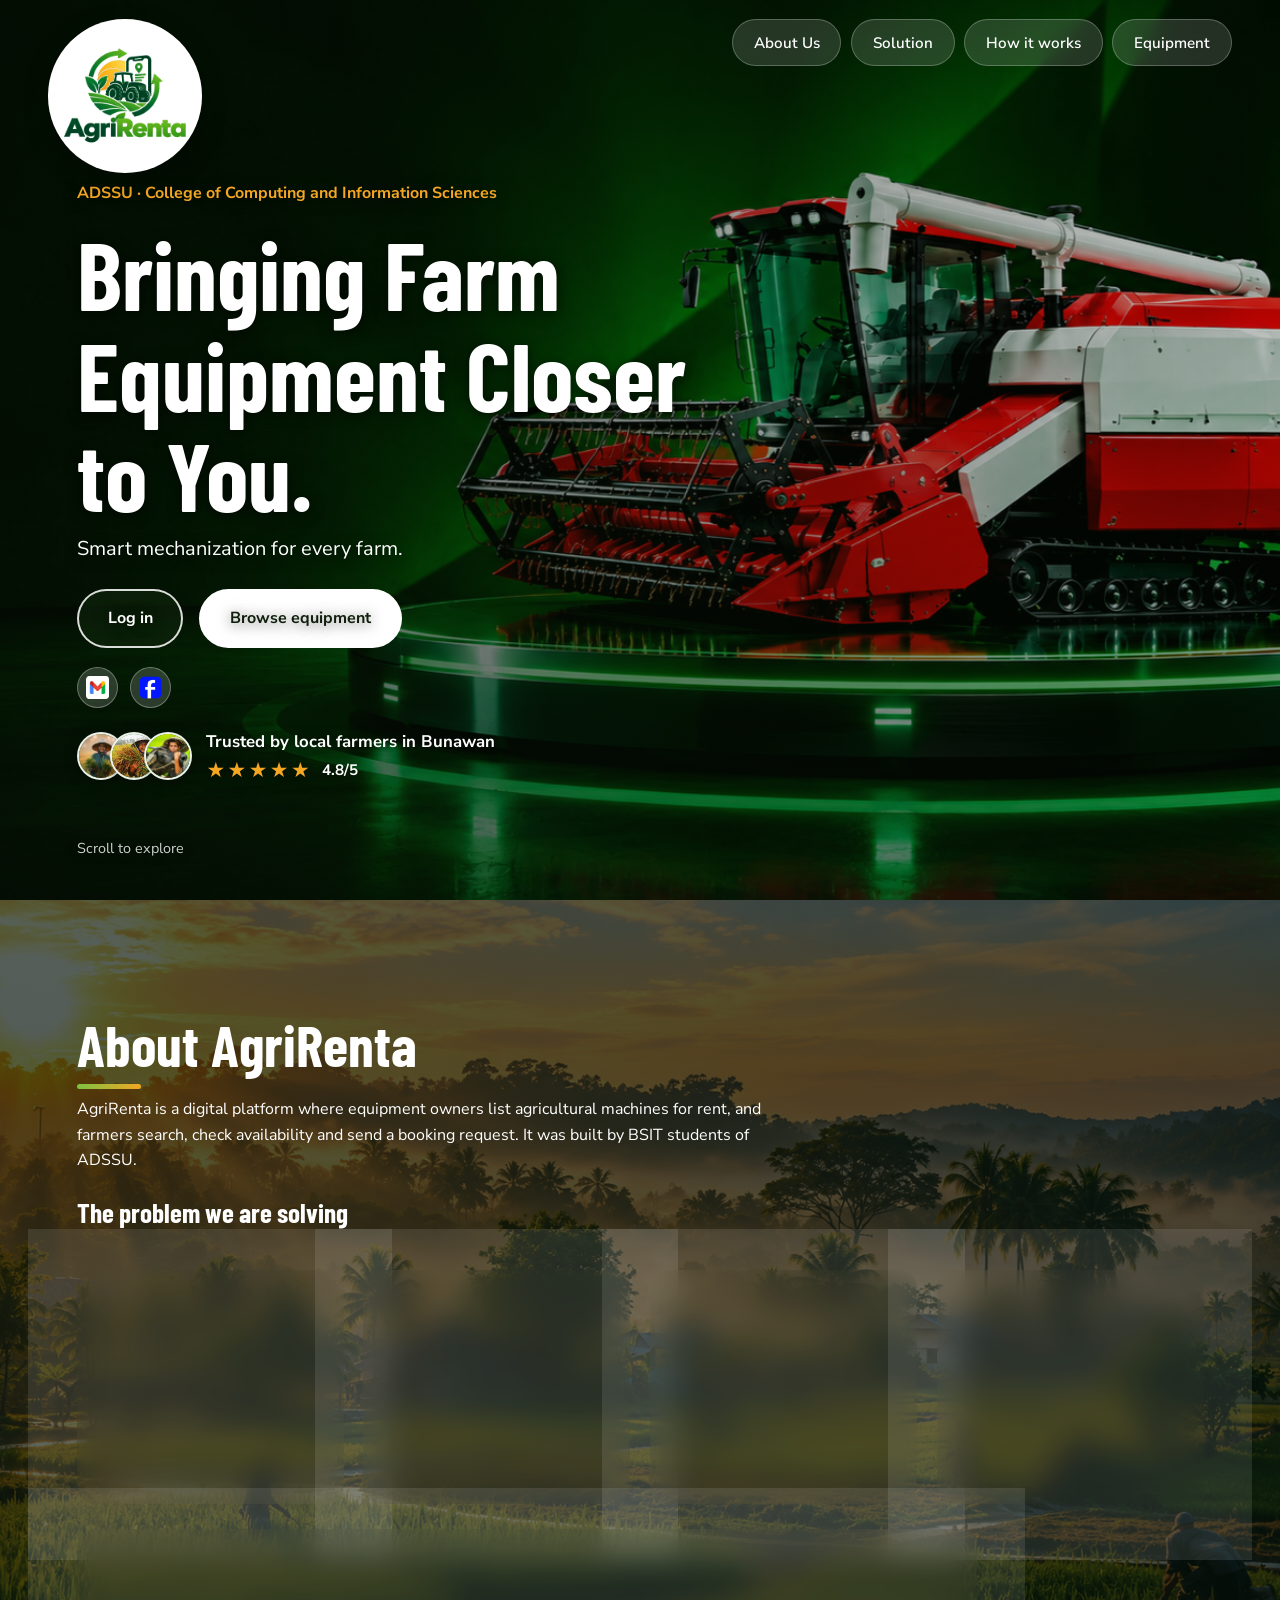
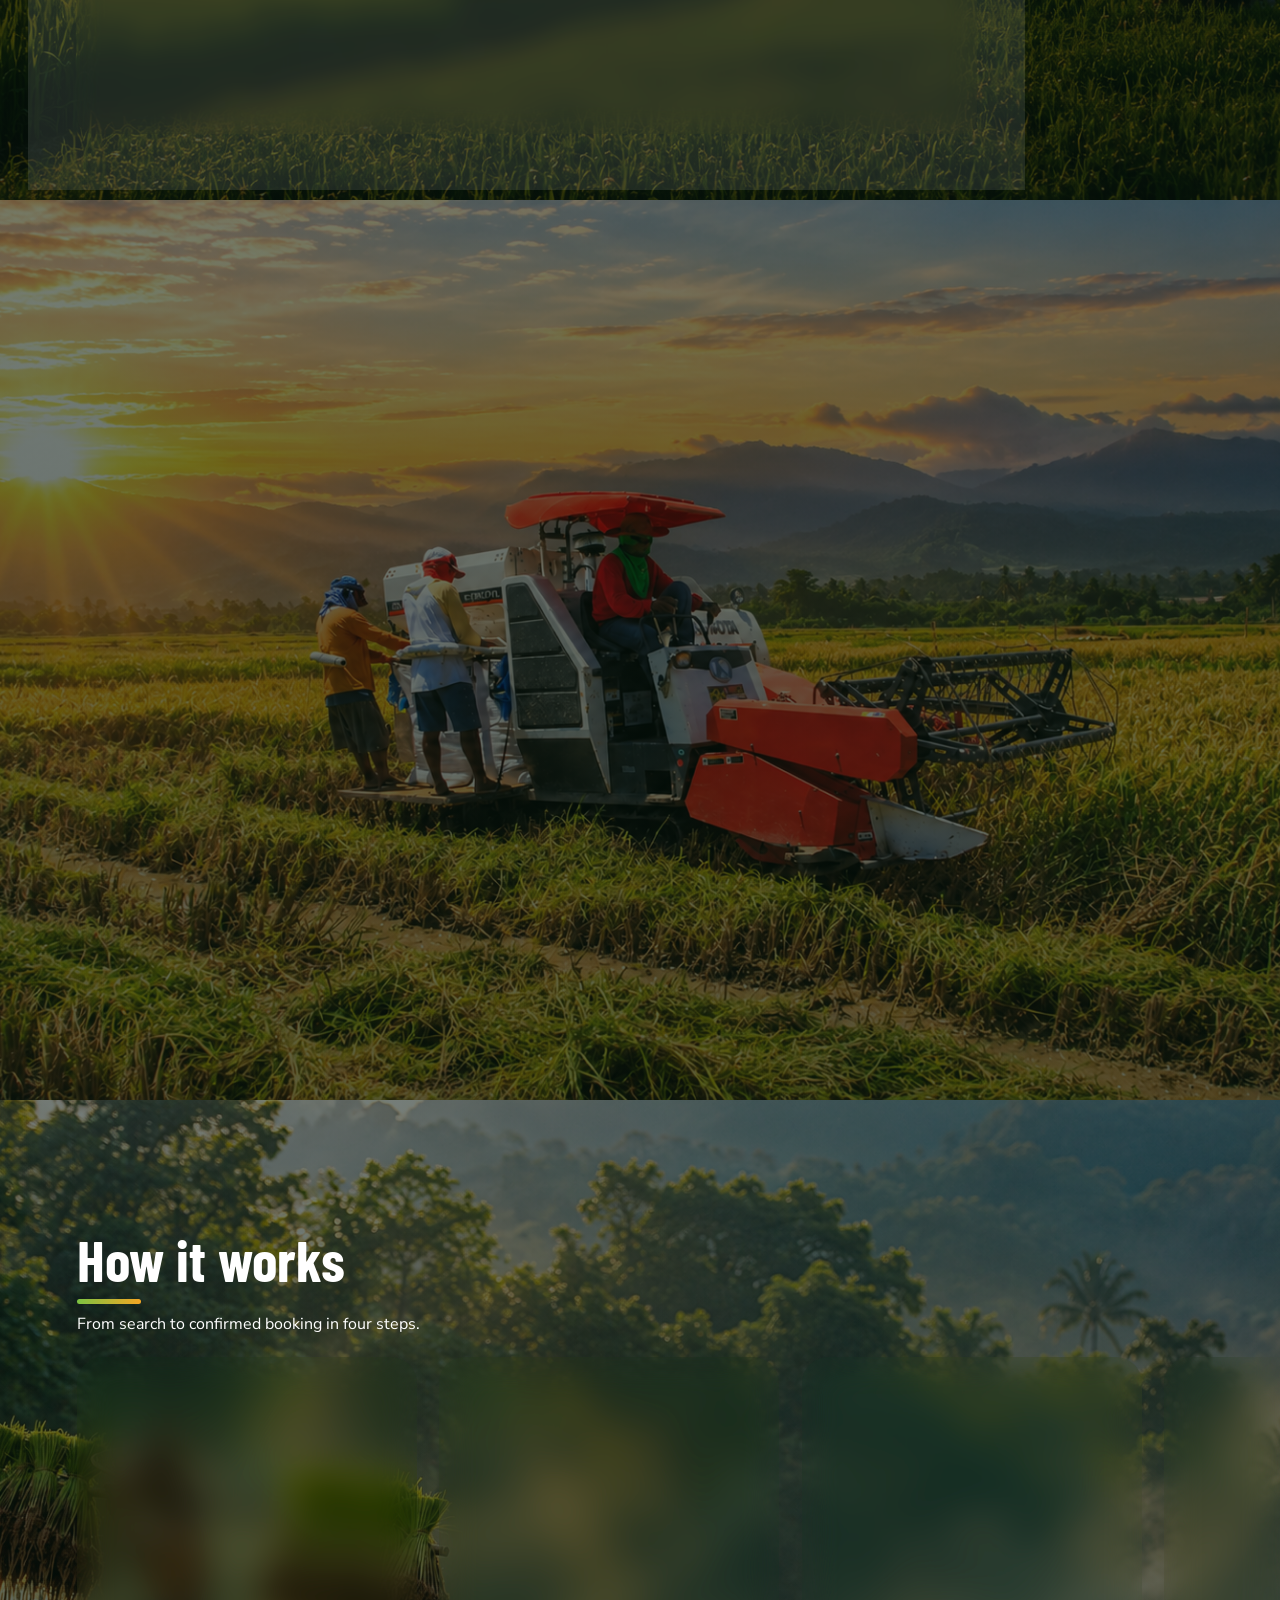
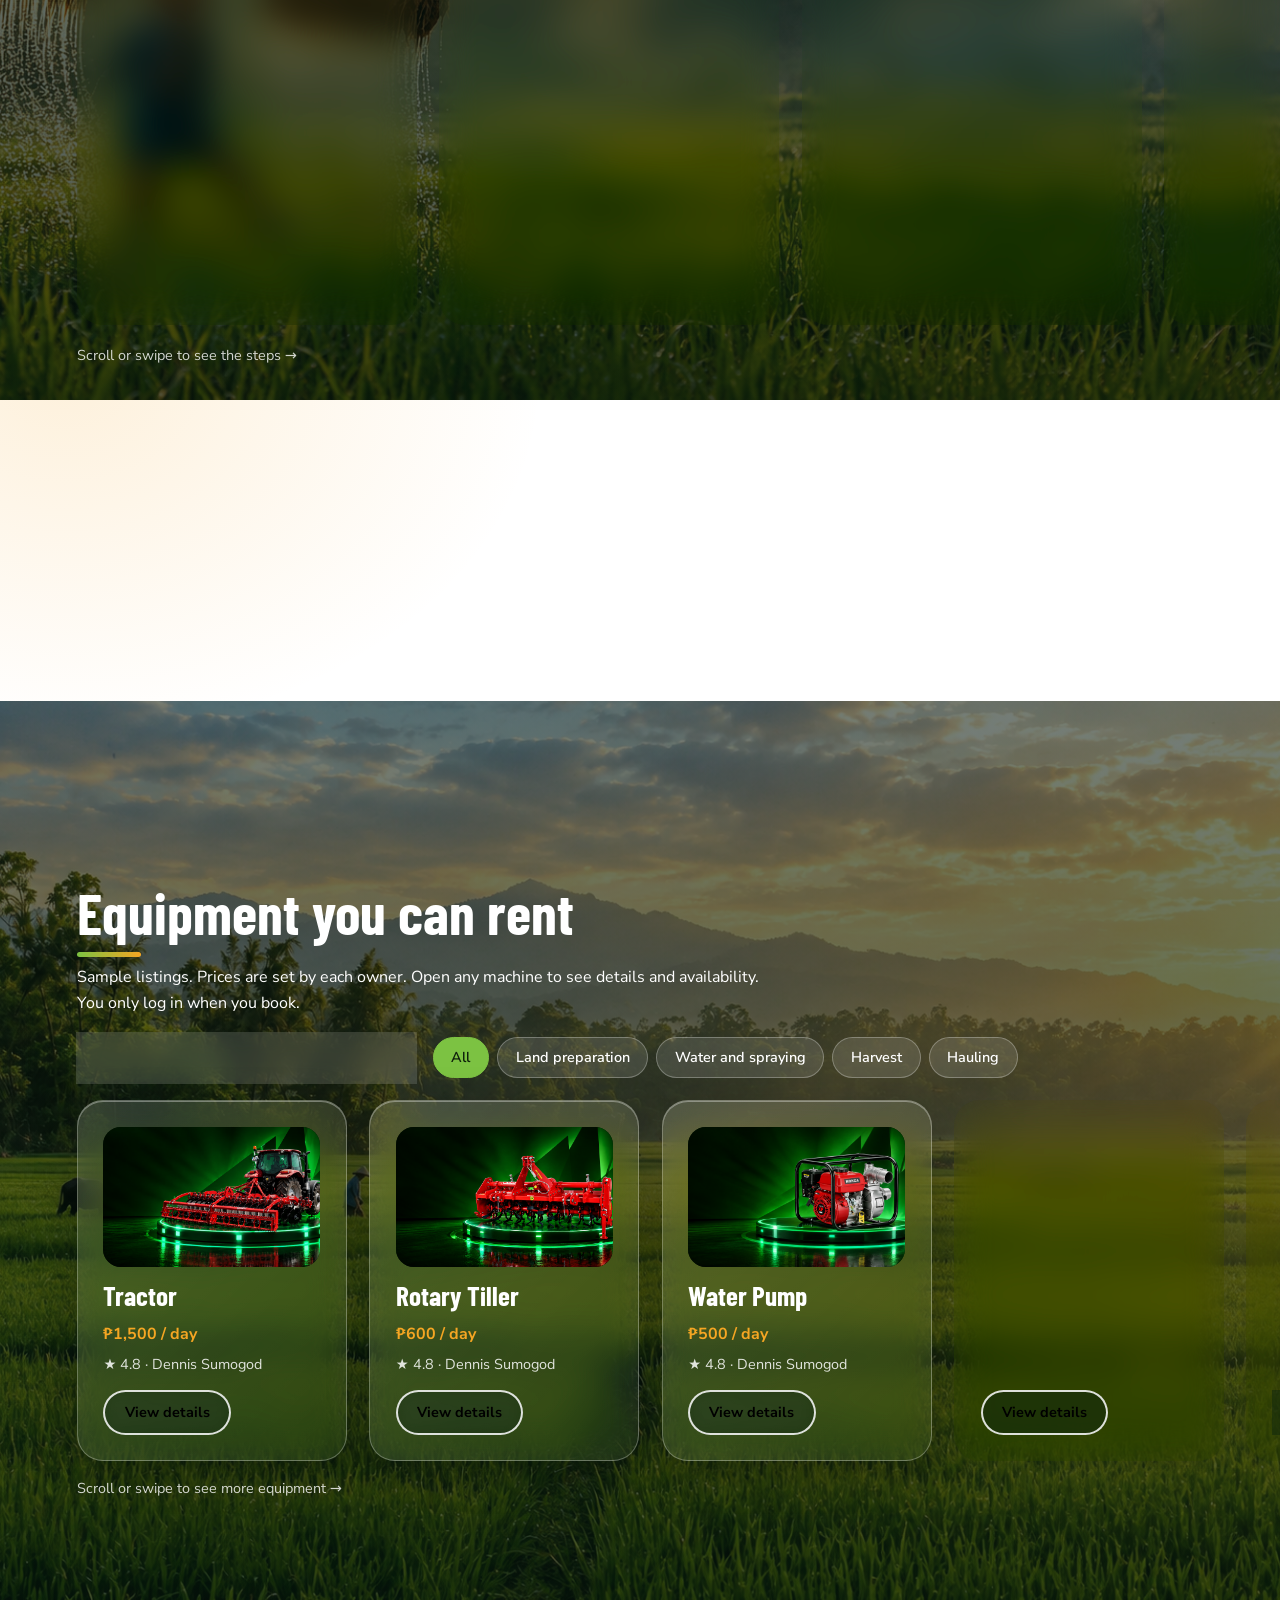
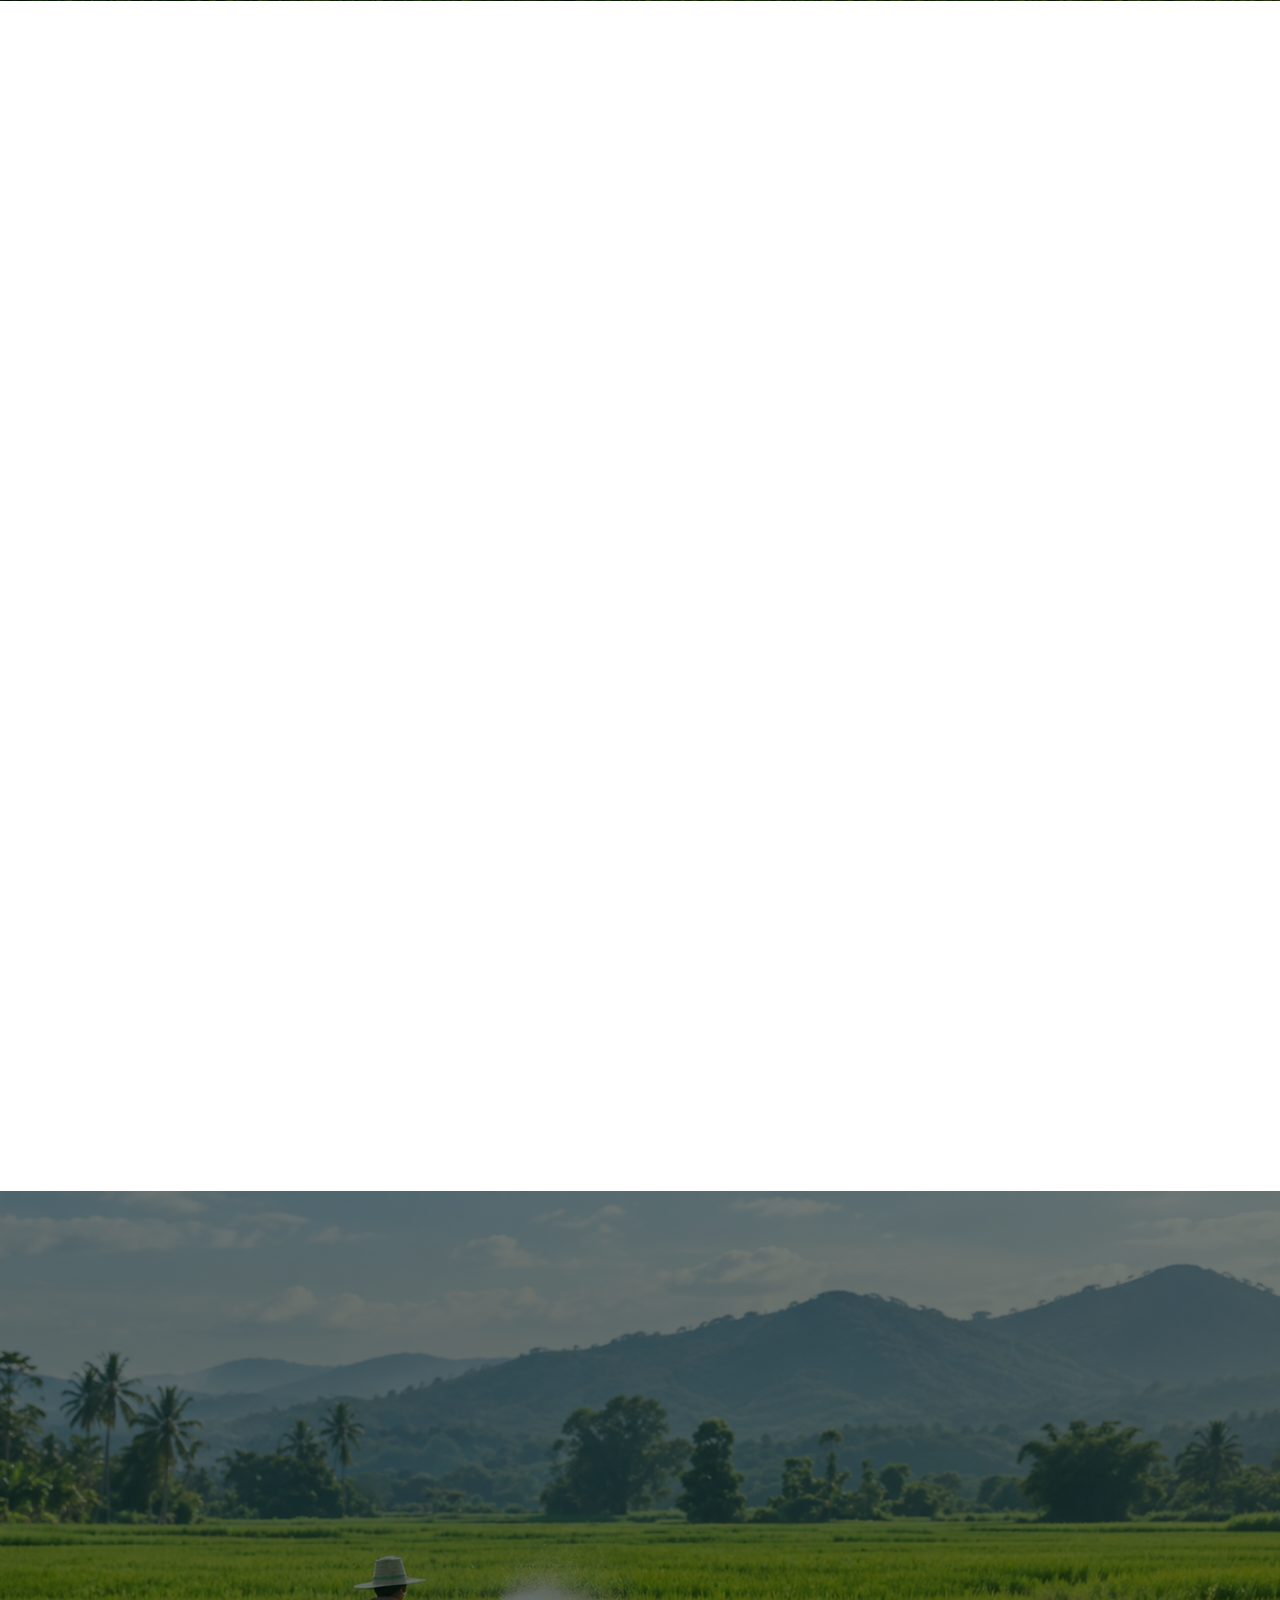
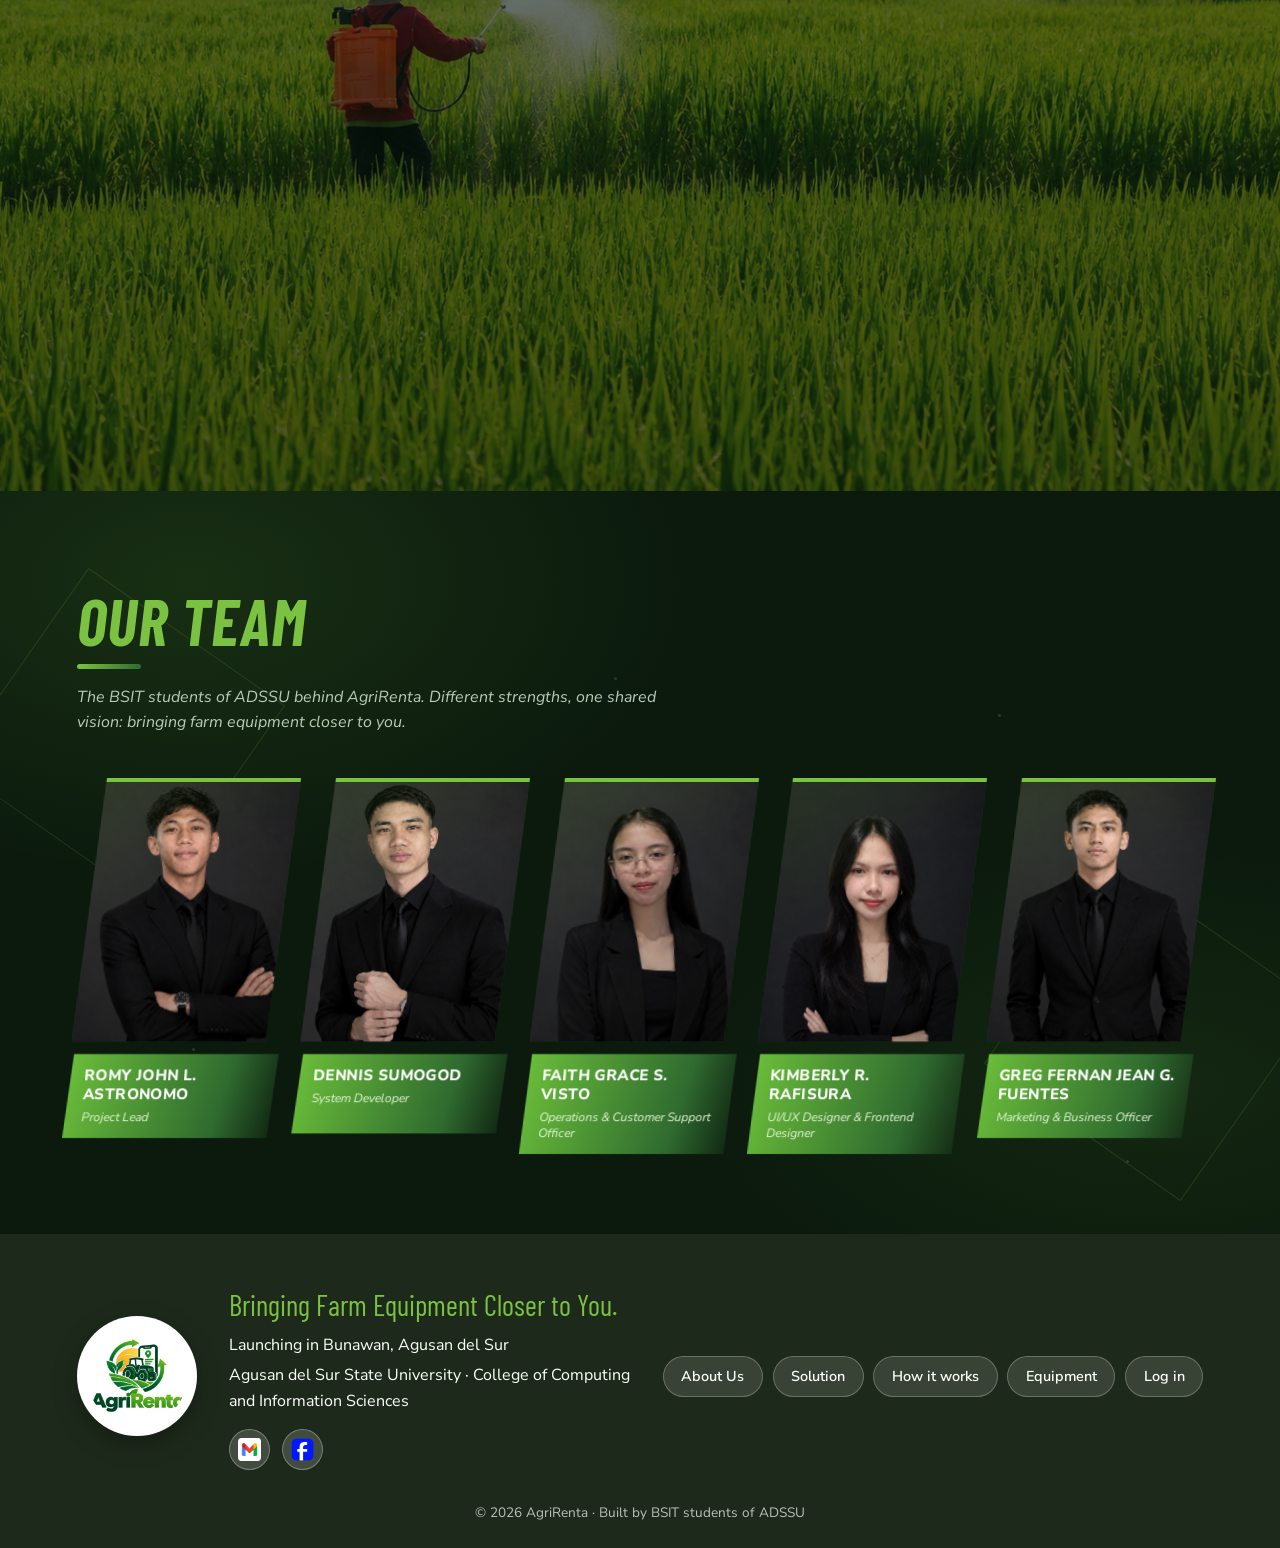
==== index.html @ 91ec95ff "AgriRenta Initial Upload" ====
<!DOCTYPE html>
<html lang="en">
<head>
  <meta charset="UTF-8">
  <meta name="viewport" content="width=device-width, initial-scale=1">
  <title>AgriRenta | Bringing Farm Equipment Closer to You</title>

  <link rel="preconnect" href="https://fonts.googleapis.com">
  <link rel="preconnect" href="https://fonts.gstatic.com" crossorigin>
  <link href="https://fonts.googleapis.com/css2?family=Barlow+Condensed:wght@500;600;700&family=Nunito+Sans:wght@400;600;700&display=swap" rel="stylesheet">

  <link rel="stylesheet" href="style.css">
</head>
<body class="body">

  <!-- NAVIGATION -->
  <header class="nav">
    <button class="nav-toggle" id="navToggle" aria-label="Menu" aria-expanded="false">☰</button>

    <nav class="nav-links" id="navLinks">
      <a href="#about">About Us</a>
      <a href="#solution">Solution</a>
      <a href="#how">How it works</a>
      <a href="#equipment">Equipment</a>
    </nav>
  </header>

  <main>

    <!-- HERO WITH AUTOMATIC IMAGE SLIDESHOW -->
    <section id="home" class="hero">

      <!-- ===== HERO BACKGROUND VIDEO (loops) =====
           DIRI IBUTANG ANG NAME SA VIDEO: usba ang src kung lain ang filename -->
      <video class="hero-video" id="heroVideo" autoplay muted loop  playsinline preload="auto"
             poster="images/harves.png" src="background%20video%20for%20firstpage.mp4"></video>

      <!-- LOGO (first page only) -->
      <a href="#home" class="logo-badge" aria-label="AgriRenta">
        <img src="logo.png" alt="AgriRenta logo">
      </a>

      <!-- DARK OVERLAY -->
      <div class="hero-shade"></div>

      <!-- HERO TEXT -->
      <div class="hero-inner">
        <p class="school">
          ADSSU · College of Computing and Information Sciences
        </p>

        <h1>
          Bringing Farm<br>
          Equipment Closer<br>
          to You.
        </h1>

        <p class="lead">Smart mechanization for every farm.</p>

        <div class="cta-row">
          <a class="btn btn-ghost" href="login.html">Log in</a>
          <a class="btn btn-white" href="#equipment">Browse equipment</a>
        </div>

        <div class="contact-row" aria-label="Contact AgriRenta">
          <a class="contact-ico" href="mailto:agrirentaofficial@gmail.com" aria-label="Email AgriRenta" title="agrirentaofficial@gmail.com">
            <img src="images/emailpicture.png" alt="Email">
          </a>
          <a class="contact-ico" href="https://www.facebook.com/profile.php?id=61595097656128" target="_blank" rel="noopener noreferrer" aria-label="AgriRenta on Facebook" title="AgriRenta on Facebook">
            <img src="images/facebookpicture.png" alt="Facebook">
          </a>
        </div>

        <!-- TRUST BADGE: usba ang text ug rating sa tinuod nga numero kung naa na -->
        <div class="trust">
          <div class="trust-avatars" aria-hidden="true">
            <span class="av"><img src="images/profile1.png" alt="" onerror="this.remove()"></span>
            <span class="av"><img src="images/profile2.jpg" alt="" onerror="this.remove()"></span>
            <span class="av"><img src="images/profile3.jpg" alt="" onerror="this.remove()"></span>
          </div>
          <div class="trust-text">
            <p class="trust-line">Trusted by local farmers in Bunawan</p>
            <p class="stars" aria-label="4.8 out of 5 stars"><span class="star-row">★★★★★</span> <span class="star-num">4.8/5</span></p>
          </div>
        </div>
      </div>

      <p class="scroll-hint">Scroll to explore</p>

    </section>

    <!-- ABOUT US AND PROBLEMS -->
    <section id="about" class="section">

      <div class="section-head">
        <h2>About AgriRenta</h2>

        <p>
          AgriRenta is a digital platform where equipment owners list
          agricultural machines for rent, and farmers search, check
          availability and send a booking request. It was built by
          BSIT students of ADSSU.
        </p>

        <h3 class="sub">The problem we are solving</h3>
      </div>

      <div class="grid grid-4">

        <article class="glass">
          <h3>Expensive equipment</h3>
          <p>
            Tractors, tillers and pumps cost too much for small farmers
            to buy.
          </p>
        </article>

        <article class="glass">
          <h3>Limited use, hard to find</h3>
          <p>
            Some machines are needed only in certain seasons, and
            farmers rely on word of mouth to find one for rent.
          </p>
        </article>

        <article class="glass">
          <h3>No price transparency</h3>
          <p>
            Comparing rental prices, availability and terms is difficult.
          </p>
        </article>

        <article class="glass">
          <h3>Inconvenient process</h3>
          <p>
            Farmers contact several owners by call or text to check
            schedules and prices.
          </p>
        </article>

      </div>

      <div class="glass big about-launch">
        <h3>Starting in Bunawan, Agusan del Sur</h3>

        <p>
          AgriRenta launches first with local farmers and equipment
          owners in Bunawan, then expands to other farming communities.
          Farmers rent only when they need a machine, and owners reach
          more renters. We will improve the platform based on real user
          feedback.
        </p>
      </div>

    </section>

    <!-- SOLUTION -->
    <section id="solution" class="section">

      <div class="section-head">
        <h2>One platform for renting farm equipment</h2>

        <p>
          Owners list their machines. Farmers search, check availability
          and send a booking request.
        </p>
      </div>

      <div class="grid grid-3">

        <article class="glass">
          <h3>For farmers</h3>
          <ul>
            <li>Search by type, location, price and date</li>
            <li>See owner ratings and reviews</li>
            <li>Check that owners are verified</li>
          </ul>
        </article>

        <article class="glass glass-wide">
          <h3>For owners</h3>
          <ul>
            <li>List equipment and set rental prices</li>
            <li>Manage available dates</li>
            <li>See each farmer's verification status, rating and reviews</li>
          </ul>
        </article>

        <article class="glass">
          <h3>For both</h3>
          <ul>
            <li>One place for the whole rental process</li>
            <li>Notifications for requests, confirmations and upcoming rentals</li>
          </ul>
        </article>

      </div>

    </section>

    <!-- HOW IT WORKS -->
    <section id="how" class="how">
      <div class="how-sticky">
        <div class="section-head how-head">
          <h2>How it works</h2>
          <p>From search to confirmed booking in four steps.</p>
        </div>
        <ol class="steps" id="stepsTrack">
        <li class="step glass">
          <h3><span class="step-n">1</span>Search</h3>
          <p>Filter by equipment type, barangay, price and date.</p>
          <!-- STEP 1 VIDEO: usba ang src kung lain ang filename -->
          <div class="step-video">
            <video muted loop playsinline preload="metadata" src="search%20.mp4#t=0.1" style="--pos:center 30%"></video>
            <span class="play-badge" aria-hidden="true">▶</span>
          </div>
        </li>
        <li class="step glass">
          <h3><span class="step-n">2</span>Check availability</h3>
          <p>View the owner's calendar, rate per day and reviews.</p>
          <!-- STEP 2 VIDEO: usba ang src kung lain ang filename -->
          <div class="step-video">
            <video muted loop playsinline preload="metadata" src="checkavailability.mp4#t=0.1" style="--pos:center 30%"></video>
            <span class="play-badge" aria-hidden="true">▶</span>
          </div>
        </li>
        <li class="step glass">
          <h3><span class="step-n">3</span>Send a request</h3>
          <p>Pick your dates and send the booking request.</p>
          <!-- STEP 3 VIDEO: usba ang src kung lain ang filename -->
          <div class="step-video">
            <video muted loop playsinline preload="metadata" src="send%20request%20ni%20pre.mp4#t=0.1" style="--pos:55% center"></video>
            <span class="play-badge" aria-hidden="true">▶</span>
          </div>
        </li>
        <li class="step glass">
          <h3><span class="step-n">4</span>Get confirmed</h3>
          <p>The owner accepts, and you get a notification.</p>
          <!-- STEP 4 VIDEO: usba ang src kung lain ang filename -->
          <div class="step-video">
            <video muted loop playsinline preload="metadata" src="get%20confirm%20notification%20ni%20.mp4#t=0.1" style="--pos:center 30%"></video>
            <span class="play-badge" aria-hidden="true">▶</span>
          </div>
        </li>
        </ol>
        <p class="how-hint">Scroll or swipe to see the steps → </p>
      </div>
    </section>

    <!-- EQUIPMENT (scrolls sideways, same as How it works) -->
    <section id="equipment" class="how eq-how">
      <div class="how-sticky">

        <div class="section-head how-head">
          <h2>Equipment you can rent</h2>
          <p>Sample listings. Prices are set by each owner. Open any machine to see details and availability. You only log in when you book.</p>
        </div>

        <div class="eq-tools how-head">
          <input type="search" id="eqSearch" placeholder="Search equipment" aria-label="Search equipment">
          <div class="chips" id="eqChips"></div>
        </div>

        <div class="steps eq-track" id="equipmentGrid"></div>
        <p class="eq-empty how-head" id="eqEmpty" hidden>No equipment matches your search. Try another word or type.</p>

        <p class="how-hint">Scroll or swipe to see more equipment →</p>
      </div>
    </section>

    <!-- BUSINESS MODEL -->
    <section id="model" class="section">

      <div class="section-head">
        <h2>How AgriRenta earns</h2>
      </div>

      <div class="grid grid-3">

        <article class="glass">
          <div class="big-num">10%</div>
          <h3>Commission</h3>
          <p>A small percentage of each completed rental.</p>
        </article>

        <article class="glass">
          <h3>Featured listings</h3>
          <p>Owners can pay to make their listing more visible.</p>
        </article>

        <article class="glass">
          <h3>Business accounts</h3>
          <p>
            Optional paid tools for cooperatives and businesses managing
            several machines.
          </p>
        </article>

      </div>

    </section>

    <!-- ===== OUR TEAM (idugang human sa </section> sa #model, atubangan sa </main>) ===== -->
    <section id="team" class="tm-section" aria-label="Our team">
      <div class="tm-sky" aria-hidden="true">
        <span class="tm-star" style="--t:6%;--l:8%;--d:0s;--dur:4.5s;--len:160px"></span>
        <span class="tm-star" style="--t:22%;--l:-5%;--d:1.6s;--dur:5s;--len:120px"></span>
        <span class="tm-star" style="--t:2%;--l:42%;--d:3.1s;--dur:4s;--len:180px"></span>
        <span class="tm-star" style="--t:38%;--l:20%;--d:4.4s;--dur:5.5s;--len:140px"></span>
        <span class="tm-star" style="--t:12%;--l:68%;--d:2.2s;--dur:4.8s;--len:170px"></span>
        <span class="tm-star" style="--t:55%;--l:5%;--d:5.6s;--dur:4.2s;--len:130px"></span>
        <span class="tm-star" style="--t:8%;--l:88%;--d:.8s;--dur:5.2s;--len:150px"></span>
        <span class="tm-star" style="--t:62%;--l:50%;--d:6.8s;--dur:4.6s;--len:160px"></span>
        <span class="tm-twinkle" style="--t:15%;--l:12%;--d:0s"></span>
        <span class="tm-twinkle" style="--t:30%;--l:78%;--d:.5s"></span>
        <span class="tm-twinkle" style="--t:48%;--l:30%;--d:1s"></span>
        <span class="tm-twinkle" style="--t:75%;--l:15%;--d:1.5s"></span>
        <span class="tm-twinkle" style="--t:82%;--l:62%;--d:2s"></span>
        <span class="tm-twinkle" style="--t:25%;--l:48%;--d:2.5s"></span>
        <span class="tm-twinkle" style="--t:90%;--l:88%;--d:3s"></span>
        <span class="tm-twinkle" style="--t:58%;--l:93%;--d:3.5s"></span>
      </div>

      <div class="tm-wrap">
        <header class="tm-heading">
          <h2>OUR TEAM</h2>
          <p>The BSIT students of ADSSU behind AgriRenta. Different strengths, one shared vision: bringing farm equipment closer to you.</p>
        </header>

        <div class="tm-grid">
          <article class="tm-card" style="--delay:.1s">
            <div class="tm-portrait" data-initials="RA">
              <img src="images/romy.jpg" alt="Portrait of Romy John L. Astronomo" onerror="this.remove()">
              <span class="tm-number"></span>
            </div>
            <div class="tm-info"><h3>Romy John L. Astronomo</h3><p>Project Lead</p></div>
          </article>

          <article class="tm-card" style="--delay:.25s">
            <div class="tm-portrait" data-initials="DS">
              <img src="images/dennis.jpg" alt="Portrait of Dennis Sumogod" onerror="this.remove()">
              <span class="tm-number"></span>
            </div>
            <div class="tm-info"><h3>Dennis Sumogod</h3><p>System Developer</p></div>
          </article>

          <article class="tm-card" style="--delay:.4s">
            <div class="tm-portrait" data-initials="FV">
              <img src="images/faith.jpg" alt="Portrait of Faith Grace S. Visto" onerror="this.remove()">
              <span class="tm-number"></span>
            </div>
            <div class="tm-info"><h3>Faith Grace S. Visto</h3><p>Operations &amp; Customer Support Officer</p></div>
          </article>

          <article class="tm-card" style="--delay:.55s">
            <div class="tm-portrait" data-initials="KR">
              <img src="images/kimberly.jpg" alt="Portrait of Kimberly R. Rafisura" onerror="this.remove()">
              <span class="tm-number"></span>
            </div>
            <div class="tm-info"><h3>Kimberly R. Rafisura</h3><p>UI/UX Designer &amp; Frontend Designer</p></div>
          </article>

          <article class="tm-card" style="--delay:.7s">
            <div class="tm-portrait" data-initials="GF">
              <img src="images/greg.jpg" alt="Portrait of Greg Fernan Jean G. Fuentes" onerror="this.remove()">
              <span class="tm-number"></span>
            </div>
            <div class="tm-info"><h3>Greg Fernan Jean G. Fuentes</h3><p>Marketing &amp; Business Officer</p></div>
          </article>
        </div>

        <div class="tm-footer"><div class="tm-brand">AGRI<span>RENTA</span> · ADSSU BSIT</div></div>
      </div>
    </section>


  </main>

  <!-- FOOTER -->
  <footer class="footer" id="footer">
    <div class="footer-inner">
      <img class="footer-logo" src="logo.png" alt="AgriRenta logo">
      <div class="footer-info">
        <p class="footer-tag">Bringing Farm Equipment Closer to You.</p>
        <p>Launching in Bunawan, Agusan del Sur</p>
        <p>Agusan del Sur State University · College of Computing and Information Sciences</p>
        <div class="contact-row" aria-label="Contact AgriRenta">
        <a class="contact-ico" href="mailto:agrirentaofficial@gmail.com" aria-label="Email AgriRenta" title="agrirentaofficial@gmail.com">
          <img src="images/emailpicture.png" alt="Email">
        </a>
        <a class="contact-ico" href="https://www.facebook.com/profile.php?id=61595097656128" target="_blank" rel="noopener noreferrer" aria-label="AgriRenta on Facebook" title="AgriRenta on Facebook">
          <img src="images/facebookpicture.png" alt="Facebook">
        </a>
        </div>
      </div>
      <nav class="footer-links" aria-label="Footer">
        <a href="#about">About Us</a>
        <a href="#solution">Solution</a>
        <a href="#how">How it works</a>
        <a href="#equipment">Equipment</a>
        <a href="login.html">Log in</a>
      </nav>
    </div>
    <p class="copy">© 2026 AgriRenta · Built by BSIT students of ADSSU</p>
  </footer>

  <!-- EQUIPMENT DETAILS (opens when a card is clicked) -->
  <dialog id="eqModal" class="modal" aria-label="Equipment details">
    <div class="modal-body" id="eqModalBody"></div>
  </dialog>

  <script src="script.js"></script>

</body>
</html>
---- style.css ----
.body{
  margin: 0;
  padding: 0;
}
/* ---------- COLORS AND FONTS ---------- */

:root {
  --forest: #1f3d1a;
  --leaf: #3a7a2e;
  --lime: #7cc242;
  --sun: #f5a623;
  --paper: #ffffff;
  --ink: #0f1f0c;
  --glass: rgba(18, 40, 14, 0.55);
  --line: rgba(255, 255, 255, 0.85);
  --radius: 26px;
  --font-head: "Barlow Condensed", "Arial Narrow", sans-serif;
  --font-body: "Nunito Sans", system-ui, sans-serif;
}

*, *::before, *::after {
  box-sizing: border-box;
}

html {
  scroll-behavior: smooth;
}

body {
  margin: 0;
  font-family: var(--font-body);
  color: var(--paper);
  background: linear-gradient(
    180deg,
    #2e6a26 0%,
    var(--forest) 45%,
    #17300f 100%
  ) fixed;
  line-height: 1.6;
}

h1, h2, h3 {
  font-family: var(--font-head);
  font-weight: 700;
  line-height: 1.05;
  margin: 0 0 0.5rem;
}

h1 {
  font-size: clamp(2.8rem, 8vw, 6rem);
}

h2 {
  font-size: clamp(2.2rem, 5vw, 3.6rem);
}

h3 {
  font-size: 1.7rem;
}

p {
  margin: 0 0 1rem;
  max-width: 62ch;
}

a {
  color: inherit;
}

:focus-visible {
  outline: 3px solid var(--sun);
  outline-offset: 3px;
}

/* ---------- HERO SECTION ---------- */
.hero {
  min-height: 100vh;
  display: grid;
  align-content: center;
  padding: 9rem clamp(1.2rem, 6vw, 5rem) 5rem;
  position: relative;
  overflow: hidden;
  isolation: isolate;
  background: linear-gradient(180deg, #3a7a2e, var(--forest));
}

/* Background slideshow */
.hero-slideshow {
  position: absolute;
  inset: 0;
  overflow: hidden;
  z-index: -2;
  background: #000;
}

.hero-slide {
  position: absolute;
  inset: 0;
  width: 100%;
  height: 100%;
  display: block;
  object-fit: cover;
  object-position: center;
  opacity: 0;
  transition: opacity 1.2s ease-in-out;
}

.hero-slide.active {
  opacity: 1;
}

/* Dark overlay for readable text */
.hero-shade {
  position: absolute;
  inset: 0;
  z-index: -1;
  pointer-events: none;
  background:
    linear-gradient(
      90deg,
      rgba(5, 15, 5, 0.82) 0%,
      rgba(5, 15, 5, 0.60) 50%,
      rgba(5, 15, 5, 0.35) 100%
    ),
    linear-gradient(
      0deg,
      rgba(5, 15, 5, 0.55) 0%,
      transparent 55%
    );
}

.hero-inner {
  position: relative;
  z-index: 1;
}

.school {
  font-weight: 700;
  color: var(--sun);
  margin-bottom: 1rem;
}

.lead {
  font-size: 1.25rem;
}

.cta-row {
  display: flex;
  flex-wrap: wrap;
  gap: 1rem;
  margin-top: 1.5rem;
}

.btn {
  display: inline-block;
  padding: 0.9rem 1.8rem;
  border-radius: 999px;
  font-weight: 700;
  text-decoration: none;
  border: 2px solid var(--line);
  transition: transform 0.15s, background 0.15s;
}

.btn:hover {
  transform: translateY(-2px);
}

.btn-primary {
  background: var(--lime);
  color: var(--ink);
  border-color: var(--lime);
}

.btn-white {
  background: var(--paper);
  color: var(--ink);
  border-color: var(--paper);
}

.btn-ghost {
  background: var(--glass);
  backdrop-filter: blur(8px);
}

.scroll-hint {
  position: absolute;
  z-index: 1;
  bottom: 1.5rem;
  left: clamp(1.2rem, 6vw, 5rem);
  font-size: 0.9rem;
  opacity: 0.8;
}

/* ---------- NAVIGATION ---------- */
.nav {
  position: fixed;
  top: 0;
  left: 0;
  right: 0;
  z-index: 10;
  display: flex;
  align-items: flex-start;
  justify-content: space-between;
  padding: 0 clamp(1rem, 4vw, 3rem);
  pointer-events: none;
}

.nav > * {
  pointer-events: auto;
}

.logo-tab {
  background: var(--paper);
  padding: 1rem 1.8rem 1.2rem;
  border-radius: 0 0 40px 40px;
  text-decoration: none;
}

.logo-text {
  font-family: var(--font-head);
  font-size: 2.1rem;
  font-weight: 700;
}

.logo-text b {
  color: #1f5c1b;
}

.logo-text i {
  color: var(--lime);
  font-style: normal;
}

.nav-links {
  display: flex;
  gap: 1.4rem;
  margin-top: 1.2rem;
  background: var(--glass);
  backdrop-filter: blur(10px);
  border: 1px solid var(--line);
  border-radius: 999px;
  padding: 0.6rem 1.4rem;
}

.nav-links a {
  text-decoration: none;
  font-weight: 600;
  font-size: 0.95rem;
}

.nav-links a:hover {
  color: var(--lime);
}

/* ---------- CONTENT SECTIONS ---------- */
.section {
  padding: 6rem clamp(1.2rem, 6vw, 5rem);
  max-width: 1300px;
  margin: 0 auto;
  scroll-margin-top: 2rem;
}

.section-head {
  margin-bottom: 2.2rem;
}

.grid {
  display: grid;
  gap: 1.4rem;
}

.grid-3 {
  grid-template-columns: repeat(auto-fit, minmax(260px, 1fr));
}

.grid-4 {
  grid-template-columns: repeat(auto-fit, minmax(220px, 1fr));
}

.grid-5 {
  grid-template-columns: repeat(auto-fit, minmax(190px, 1fr));
}

/* ---------- GLASS PANELS ---------- */
.glass {
  background: var(--glass);
  backdrop-filter: blur(12px);
  -webkit-backdrop-filter: blur(12px);
  border: 1.5px solid var(--line);
  border-radius: var(--radius);
  padding: 1.6rem;
}

.glass ul {
  margin: 0;
  padding-left: 1.1rem;
}

.glass li {
  margin-bottom: 0.5rem;
}

.glass-wide {
  background: rgba(31, 92, 27, 0.6);
}

.big {
  max-width: 900px;
}

.big-num {
  font-family: var(--font-head);
  font-size: 5rem;
  font-weight: 700;
  color: var(--sun);
  line-height: 1;
}

/* ---------- HOW IT WORKS ---------- */
.steps {
  list-style: none;
  padding: 0;
  margin: 0;
  display: grid;
  gap: 1.4rem;
  grid-template-columns: repeat(auto-fit, minmax(220px, 1fr));
}

.step-n {
  display: grid;
  place-items: center;
  width: 2.4rem;
  height: 2.4rem;
  border-radius: 50%;
  background: var(--lime);
  color: var(--ink);
  font-weight: 700;
  margin-bottom: 0.8rem;
}

/* ---------- EQUIPMENT CARDS ---------- */
.eq {
  display: flex;
  flex-direction: column;
  gap: 0.3rem;
}

.eq-img {
  height: 120px;
  border-radius: 18px;
  margin-bottom: 0.6rem;
  background: linear-gradient(135deg, var(--leaf), var(--forest));
  display: grid;
  place-items: center;
  font-family: var(--font-head);
  font-size: 1.2rem;
  opacity: 0.9;
}

.eq-price {
  color: var(--sun);
  font-weight: 700;
}

.eq-meta {
  font-size: 0.9rem;
  opacity: 0.85;
}

/* ---------- TEAM ---------- */
.member {
  text-align: center;
}

.avatar {
  width: 96px;
  height: 96px;
  border-radius: 50%;
  margin: 0 auto 0.8rem;
  background: var(--leaf);
  border: 3px solid var(--paper);
  display: grid;
  place-items: center;
  font-family: var(--font-head);
  font-size: 2rem;
}

.member h3 {
  font-size: 1.35rem;
}

.member p {
  margin: 0 auto;
  font-size: 0.9rem;
  opacity: 0.9;
}

/* ---------- FOOTER ---------- */
.footer {
  text-align: center;
  padding: 2.5rem 1rem;
  background: rgba(15, 31, 12, 0.85);
}

.footer p {
  margin: 0 auto;
}

/* ---------- EXTRA STYLES ---------- */
.sub {
  margin-top: 1.5rem;
  color: var(--sun);
}

.about-launch {
  margin-top: 1.6rem;
}

/* ---------- LOGIN PAGE ---------- */
.auth {
  min-height: 100vh;
  display: grid;
  place-items: center;
  padding: 2rem 1rem;
}

.auth-card {
  width: min(440px, 100%);
}

.auth-card label {
  display: block;
  font-weight: 700;
  margin: 1rem 0 0.3rem;
}

.auth-card input {
  width: 100%;
  padding: 0.85rem 1rem;
  border-radius: 14px;
  border: 1.5px solid var(--line);
  background: rgba(255, 255, 255, 0.1);
  color: var(--paper);
  font: inherit;
}

.auth-card .btn {
  width: 100%;
  margin-top: 1.4rem;
  cursor: pointer;
  font: inherit;
  font-weight: 700;
}

.auth-note {
  font-size: 0.9rem;
  opacity: 0.85;
  margin-top: 1rem;
}

/* ---------- RESPONSIVE DESIGN ---------- */
@media (max-width: 820px) {
  .nav-links {
    display: none;
  }

  .hero {
    padding-top: 8rem;
  }

  .hero-slide {
    object-position: center;
  }
}

@media (max-width: 480px) {
  .logo-tab {
    padding: 0.8rem 1.3rem 1rem;
  }

  .logo-text {
    font-size: 1.8rem;
  }

  .lead {
    font-size: 1.1rem;
  }

  .btn {
    padding: 0.8rem 1.3rem;
  }
}

@media (prefers-reduced-motion: reduce) {
  html {
    scroll-behavior: auto;
  }

  .btn,
  .hero-slide {
    transition: none;
  }
}

/* ABOUT AGRIRENTA BACKGROUND */
#about {
  position: relative;
  isolation: isolate;
  background-image:
    linear-gradient(
      rgba(5, 20, 12, 0.55),
      rgba(5, 20, 12, 0.65)
    ),
    url("images/background og about us.png");
  background-size: cover;
  background-position: center;
  background-repeat: no-repeat;
  background-attachment: scroll;
  max-width: none;
  margin: 0;
}

#about .glass {
  background: rgba(255, 255, 255, 0.10);
  backdrop-filter: blur(14px);
  -webkit-backdrop-filter: blur(14px);
  border: 1px solid rgba(255, 255, 255, 0.22);
  border-radius: 18px;
  box-shadow: 0 8px 32px rgba(0, 0, 0, 0.20);
}

/* Hover effect */
#about .glass:hover {
  background: rgba(255, 255, 255, 0.16);
  border-color: rgba(255, 255, 255, 0.40);
  transform: translateY(-5px);
}

/* Readable text */
#about h2,
#about h3,
#about p {
  color: #ffffff;
}

/* Improve spacing sa cards */
#about .grid {
  gap: 20px;
}

#about .glass {
  padding: 24px;
}

/* Optional: subtle green accent */
#about .glass h3 {
  color: #a8ffb0;
}

/* ---------- SOLUTION SECTION BACKGROUND ---------- */
#solution {
  position: relative;
  isolation: isolate;
  background-image:
    linear-gradient(
      rgba(5, 20, 12, 0.55),
      rgba(5, 20, 12, 0.65)
    ),
    url("images/One platform for renting farm equipment.png");
  background-size: cover;
  background-position: center;
  background-repeat: no-repeat;
  background-attachment: scroll;
  max-width: none;
  margin: 0;
}

/* GLASSMORPHISM FOR SOLUTION CARDS ONLY */
#solution .glass {
  background: rgba(255, 255, 255, 0.10);
  backdrop-filter: blur(14px);
  -webkit-backdrop-filter: blur(14px);
  border: 1px solid rgba(255, 255, 255, 0.25);
  border-radius: 18px;
  box-shadow: 0 8px 32px rgba(0, 0, 0, 0.20);
  transition: background 0.3s ease, transform 0.3s ease;
}

#solution .glass:hover {
  background: rgba(255, 255, 255, 0.16);
  transform: translateY(-5px);
}

/* =====================================================
   V2 UPDATE: glass, logo badge, nav pills, motion,
   How-it-works scroller, equipment images, responsive
   ===================================================== */
body {
  background:
    radial-gradient(900px 600px at 85% 8%, rgba(124,194,66,.28), transparent 60%),
    radial-gradient(800px 600px at 5% 45%, rgba(245,166,35,.16), transparent 60%),
    linear-gradient(180deg, #2e6a26 0%, var(--forest) 45%, #17300f 100%) fixed;
}

/* Glassmorphism for every card */
.glass {
  background: linear-gradient(135deg, rgba(255,255,255,.16), rgba(255,255,255,.06));
  backdrop-filter: blur(18px) saturate(150%);
  -webkit-backdrop-filter: blur(18px) saturate(150%);
  border: 1px solid rgba(255,255,255,.28);
  box-shadow: 0 10px 40px rgba(0,0,0,.25), inset 0 1px 0 rgba(255,255,255,.35);
  transition: transform .3s, background .3s;
}
.glass:not(.step):hover { transform: translateY(-4px); }
.glass-wide { background: linear-gradient(135deg, rgba(124,194,66,.3), rgba(255,255,255,.06)); }
.grid-3 { grid-template-columns: repeat(auto-fit, minmax(min(260px,100%), 1fr)); }
.grid-4 { grid-template-columns: repeat(auto-fit, minmax(min(220px,100%), 1fr)); }
.grid-5 { grid-template-columns: repeat(auto-fit, minmax(min(190px,100%), 1fr)); }

/* Hero video + logo badge (first page only) */
.hero-video {
  position: absolute; inset: 0; width: 100%; height: 100%;
  object-fit: cover; z-index: -2; transform: scale(1.12); will-change: transform;
}
.logo-badge {
  position: absolute; top: 1.2rem; left: clamp(1rem, 4vw, 3rem); z-index: 2;
  width: clamp(110px, 12vw, 160px); aspect-ratio: 1; border-radius: 50%;
  background: #fff; display: grid; place-items: center;
  box-shadow: 0 8px 24px rgba(0,0,0,.28);
}
.logo-badge img { width: 84%; height: 84%; object-fit: contain; }

/* Hero entrance animation */
@keyframes rise { from { opacity: 0; transform: translateY(28px); } to { opacity: 1; transform: none; } }
.hero-inner > * { animation: rise .9s cubic-bezier(.2,.7,.2,1) both; }
.hero-inner > :nth-child(2) { animation-delay: .1s; }
.hero-inner > :nth-child(3) { animation-delay: .2s; }
.hero-inner > :nth-child(4) { animation-delay: .3s; }

/* Nav: separate glass pills like the reference site */
.nav { justify-content: flex-end; padding-top: 1.2rem; }
.nav-links { background: none; border: 0; backdrop-filter: none; padding: 0; margin: 0; gap: .6rem; }
.nav-links a {
  padding: .65rem 1.3rem; border-radius: 999px;
  background: rgba(255,255,255,.14); border: 1px solid rgba(255,255,255,.25);
  backdrop-filter: blur(12px); -webkit-backdrop-filter: blur(12px); transition: background .2s;
}
.nav-links a:hover { background: rgba(255,255,255,.3); color: #fff; }
.nav-toggle {
  display: none; width: 3rem; height: 3rem; border-radius: 50%; place-items: center; cursor: pointer;
  background: rgba(15,31,12,.55); color: #fff; border: 1px solid rgba(255,255,255,.35);
  backdrop-filter: blur(12px); font-size: 1.3rem;
}

/* Reveal on scroll */
.reveal { opacity: 0; transform: translateY(32px); transition: opacity .8s ease, transform .8s ease; }
.reveal.in { opacity: 1; transform: none; transition: opacity .8s, transform .3s, background .3s; }

/* How it works: pinned, scrolls sideways */
.how { position: relative; }
.how-sticky {
  position: sticky; top: 0; height: 100vh; overflow: hidden;
  display: flex; flex-direction: column; justify-content: center; gap: 1.2rem; padding-top: 6rem;
}
.how-head, .how-hint { padding: 0 clamp(1.2rem, 6vw, 5rem); margin: 0; }
.how-head p, .how-hint { margin: 0; }
.how-hint { opacity: .8; font-size: .9rem; max-width: none; }
.steps {
  display: flex; gap: 1.4rem; width: max-content; grid-template-columns: none;
  padding: 0 clamp(1.2rem, 6vw, 5rem); will-change: transform;
}
.step { width: min(340px, 80vw); flex: none; display: flex; flex-direction: column; gap: .5rem; }
.step h3 { display: flex; align-items: center; gap: .7rem; margin: 0; }
.step .step-n { margin: 0; flex: none; }
.step p { margin: 0; }
.step-video {
  position: relative; margin-top: .6rem; border-radius: 18px; overflow: hidden;
  height: clamp(220px, 46vh, 400px); background: #0b1a08;
}
.step-video video { width: 100%; height: 100%; object-fit: cover; object-position: var(--pos, center 35%); display: block; }
.play-badge {
  position: absolute; right: .7rem; bottom: .7rem; width: 2.4rem; height: 2.4rem; border-radius: 50%;
  background: rgba(255,255,255,.88); color: #1f3d1a; display: grid; place-items: center; font-size: .9rem; transition: opacity .2s;
}
.step.playing .play-badge { opacity: 0; }

/* Equipment cards with photos */
.eq-img { width: 100%; height: 170px; object-fit: cover; border-radius: 18px; display: block; background: #0b1a08; opacity: 1; }
.btn-sm { padding: .55rem 1.2rem; margin-top: .6rem; align-self: flex-start; font-size: .9rem; }

@media (max-width: 820px) {
  .nav-toggle { display: grid; }
  .nav-links.open {
    display: flex; position: absolute; top: 4.8rem; left: 1rem; right: 1rem; flex-direction: column; padding: 1rem;
    background: rgba(15,31,12,.8); backdrop-filter: blur(16px); border: 1px solid rgba(255,255,255,.25); border-radius: 22px;
  }
  .how-sticky { position: static; height: auto; padding: 5rem 0 2rem; overflow: visible; }
  .steps { width: auto; overflow-x: auto; scroll-snap-type: x mandatory; transform: none !important; padding-bottom: 1rem; }
  .step { scroll-snap-align: center; }
  #about, #solution { background-attachment: scroll; }
}
@media (prefers-reduced-motion: reduce) {
  .hero-inner > *, .reveal { animation: none; opacity: 1; transform: none; transition: none; }
  .hero-video { transform: none; }
}


/* =====================================================
   V3 UPDATE: section backgrounds (your images/ folder), footer
   ===================================================== */
#about, #solution, #equipment, #model {
  position: relative; isolation: isolate; max-width: none; margin: 0;
  background-size: cover; background-position: center; background-repeat: no-repeat;
  /* keep content centered on wide screens while the background stays full width */
  padding-inline: max(clamp(1.2rem, 6vw, 5rem), calc((100% - 1300px) / 2));
}
#solution  { background-image: linear-gradient(rgba(5,20,12,.55), rgba(5,20,12,.65)), url("images/background One platform for renting farm equipment.png"); }
#equipment { background-image: linear-gradient(rgba(5,20,12,.55), rgba(5,20,12,.7)),  url("images/background picture for Equipment you can rent.png"); }
#model     { background-image: linear-gradient(rgba(5,20,12,.55), rgba(5,20,12,.7)),  url("images/backround picture for How AgriRenta earns.png"); }
.how-sticky {
  background-image: linear-gradient(rgba(5,20,12,.55), rgba(5,20,12,.7)), url("images/background picture for How it works.png");
  background-size: cover; background-position: center;
}

/* Footer */
.footer { padding: 3rem clamp(1.2rem, 6vw, 5rem) 1.5rem; text-align: left; background: rgba(10,24,8,.92); }
.footer-inner { display: flex; flex-wrap: wrap; align-items: center; justify-content: space-between; gap: 2rem; max-width: 1300px; margin: 0 auto; }
.footer-logo { width: 120px; aspect-ratio: 1; object-fit: contain; background: #fff; border-radius: 50%; padding: 10px; box-shadow: 0 8px 24px rgba(0,0,0,.3); }
.footer-info { flex: 1 1 280px; }
.footer-info p { margin: 0 0 .3rem; }
.footer-tag { font-family: var(--font-head); font-size: 1.8rem; color: var(--lime); }
.footer-links { display: flex; flex-wrap: wrap; gap: .6rem; }
.footer-links a { text-decoration: none; padding: .5rem 1.1rem; border-radius: 999px; background: rgba(255,255,255,.12); border: 1px solid rgba(255,255,255,.25); font-weight: 600; font-size: .9rem; }
.footer-links a:hover { background: rgba(255,255,255,.28); }
.footer .copy { text-align: center; margin: 2rem auto 0; font-size: .85rem; opacity: .7; }


/* =====================================================
   V4 UPDATE: each section fills the screen, like separate "pages"
   ===================================================== */
#about, #solution, #equipment, #model {
  min-height: 100vh;
  display: flex; flex-direction: column; justify-content: center;
  scroll-margin-top: 0;
  padding-block: 7rem 4rem;   /* clear the fixed nav pills */
}
.section-head p { max-width: 70ch; }
@media (max-width: 820px) {
  #about, #solution, #equipment, #model { min-height: auto; padding-block: 5.5rem 3rem; }
}

/* =====================================================
   V5 UPDATE: motion + polish (hero words, tilt/glow cards,
   stagger reveal, scroll progress, nav states, buttons, login)
   ===================================================== */

/* Scroll progress bar */
.progress {
  position: fixed; top: 0; left: 0; right: 0; height: 4px; z-index: 30;
  background: linear-gradient(90deg, var(--lime), var(--sun));
  transform: scaleX(var(--p, 0)); transform-origin: left; pointer-events: none;
}

/* Hero headline: words rise one by one, then lead + buttons follow */
.hero-inner > h1 { animation: none; }
.hero-inner .w {
  display: inline-block; opacity: 0; transform: translateY(70%);
  animation: wordUp .8s cubic-bezier(.2, .7, .2, 1) forwards;
  animation-delay: calc(.15s + var(--i, 0) * .09s);
}
@keyframes wordUp { to { opacity: 1; transform: none; } }
.hero-inner > :nth-child(3) { animation-delay: .75s; }
.hero-inner > :nth-child(4) { animation-delay: .95s; }

/* Staggered reveal: --d is set per card by script.js */
.reveal.in { transition: opacity .8s ease var(--d, 0s), transform .7s cubic-bezier(.2, .7, .2, 1) var(--d, 0s), background .3s; }
.reveal.in.done { transition: transform .3s, background .3s, border-color .3s; }

/* Tilt + cursor glow on cards (desktop) */
.tilt { position: relative; }
.tilt::after {
  content: ""; position: absolute; inset: 0; border-radius: inherit; pointer-events: none;
  opacity: 0; transition: opacity .3s;
  background: radial-gradient(280px circle at var(--mx, 50%) var(--my, 50%), rgba(255, 255, 255, .24), transparent 60%);
}
.tilt:hover::after { opacity: 1; }
.tilt:hover {
  transform: perspective(900px) rotateX(var(--rx, 0deg)) rotateY(var(--ry, 0deg)) translateY(-6px) !important;
  transition: transform .12s ease-out, background .3s !important;
  border-color: rgba(255, 255, 255, .5);
}

/* Equipment photo zoom */
.eq-img { transition: transform .5s cubic-bezier(.2, .7, .2, 1); }
.eq:hover .eq-img { transform: scale(1.04) translateY(-3px); }

/* Buttons: lift + light sweep */
.btn { position: relative; overflow: hidden; }
.btn::after {
  content: ""; position: absolute; top: 0; left: -80%; width: 50%; height: 100%;
  background: linear-gradient(100deg, transparent, rgba(255, 255, 255, .55), transparent);
  transform: skewX(-20deg); transition: left .6s ease; pointer-events: none;
}
.btn:hover::after { left: 130%; }
.btn-primary:hover, .btn-white:hover { box-shadow: 0 10px 26px rgba(124, 194, 66, .45); }

/* Nav: readable once you scroll, active section highlighted */
.nav-links a { transition: background .25s, color .25s, transform .2s; }
.nav.scrolled .nav-links a { background: rgba(15, 31, 12, .66); }
.nav.scrolled .nav-links a:hover { background: rgba(255, 255, 255, .3); }
.nav-links a.active, .nav.scrolled .nav-links a.active {
  background: var(--lime); color: var(--ink); border-color: var(--lime);
}

/* Section headings get a short accent bar */
.section-head h2::after {
  content: ""; display: block; width: 64px; height: 5px; border-radius: 99px; margin-top: .6rem;
  background: linear-gradient(90deg, var(--lime), var(--sun));
}

/* ---------- LOGIN PAGE ---------- */
.auth { position: relative; isolation: isolate; overflow: hidden; }
.auth-video { position: absolute; inset: 0; width: 100%; height: 100%; object-fit: cover; z-index: -3; }
.auth-shade { position: absolute; inset: 0; z-index: -2; background: linear-gradient(180deg, rgba(5, 15, 5, .62), rgba(5, 15, 5, .82)); }
.blob { position: absolute; z-index: -1; border-radius: 50%; filter: blur(70px); opacity: .55; pointer-events: none; }
.blob-1 { width: 380px; height: 380px; background: var(--lime); top: -80px; right: -60px; animation: drift 14s ease-in-out infinite alternate; }
.blob-2 { width: 320px; height: 320px; background: var(--sun); bottom: -80px; left: -60px; opacity: .35; animation: drift 18s ease-in-out infinite alternate-reverse; }
@keyframes drift { to { transform: translate(60px, 50px) scale(1.15); } }

.auth-card { animation: rise .9s cubic-bezier(.2, .7, .2, 1) both; padding: 2rem; }
.auth-logo { display: grid; place-items: center; width: 84px; aspect-ratio: 1; border-radius: 50%; background: #fff; box-shadow: 0 8px 24px rgba(0, 0, 0, .3); }
.auth-logo img { width: 82%; height: 82%; object-fit: contain; }
.auth-card input { transition: border-color .2s, box-shadow .2s, background .2s; }
.auth-card input::placeholder { color: rgba(255, 255, 255, .55); }
.auth-card input:focus { outline: none; border-color: var(--lime); background: rgba(255, 255, 255, .16); box-shadow: 0 0 0 4px rgba(124, 194, 66, .3); }
.pw { position: relative; }
.pw input { padding-right: 4.6rem; }
.pw-toggle {
  position: absolute; right: .5rem; top: 50%; transform: translateY(-50%);
  background: none; border: 0; color: var(--lime); font: inherit; font-weight: 700; font-size: .85rem; cursor: pointer; padding: .4rem .6rem;
}

@media (max-width: 820px) {
  .tilt::after { display: none; }
}
@media (prefers-reduced-motion: reduce) {
  .hero-inner .w, .auth-card { animation: none; opacity: 1; transform: none; }
  .blob { animation: none; }
  .btn::after { display: none; }
  .progress { transition: none; }
}


/* =====================================================
   V6: explore equipment before logging in
   ===================================================== */
.eq[hidden], .eq-empty[hidden] { display: none; }
.eq-tools { display: flex; flex-wrap: wrap; gap: .8rem 1rem; align-items: center; margin-bottom: 1.6rem; }
.eq-tools input {
  flex: 1 1 240px; max-width: 340px; padding: .75rem 1.1rem; border-radius: 999px; font: inherit; color: #fff;
  background: rgba(255,255,255,.14); border: 1px solid rgba(255,255,255,.3); backdrop-filter: blur(12px);
}
.eq-tools input::placeholder { color: rgba(255,255,255,.65); }
.eq-tools input:focus { outline: none; border-color: var(--lime); box-shadow: 0 0 0 4px rgba(124,194,66,.3); }
.chips { display: flex; flex-wrap: wrap; gap: .5rem; }
.chip {
  padding: .5rem 1.1rem; border-radius: 999px; font: inherit; font-weight: 600; font-size: .9rem; color: #fff; cursor: pointer;
  background: rgba(255,255,255,.12); border: 1px solid rgba(255,255,255,.28); transition: background .2s, color .2s;
}
.chip:hover { background: rgba(255,255,255,.28); }
.chip.on { background: var(--lime); color: var(--ink); border-color: var(--lime); }
.eq { cursor: pointer; }
.eq .btn-sm { cursor: pointer; font: inherit; font-weight: 700; font-size: .9rem; }
.eq-empty { margin-top: 1rem; opacity: .85; }

.modal {
  width: min(880px, 94vw); max-height: 90vh; padding: 0; border: 1px solid rgba(255,255,255,.3); border-radius: 26px;
  color: #fff; overflow: auto; background: linear-gradient(135deg, rgba(31,61,26,.96), rgba(15,31,12,.97));
  box-shadow: 0 30px 80px rgba(0,0,0,.55);
}
.modal[open] { animation: rise .45s cubic-bezier(.2,.7,.2,1) both; }
.modal::backdrop { background: rgba(5,15,5,.7); backdrop-filter: blur(6px); }
.modal-body { position: relative; display: grid; grid-template-columns: minmax(0,1fr) minmax(0,1.1fr); }
.modal-img { width: 100%; height: 100%; min-height: 280px; object-fit: cover; display: block; }
.modal-info { padding: 1.8rem; }
.modal-info h2 { font-size: 2.4rem; }
.modal-info h3 { font-size: 1.3rem; margin-top: 1.2rem; color: var(--sun); }
.modal-x {
  position: absolute; top: .8rem; right: .8rem; z-index: 2; width: 2.4rem; height: 2.4rem; border-radius: 50%; cursor: pointer;
  background: rgba(15,31,12,.7); color: #fff; border: 1px solid rgba(255,255,255,.4); font-size: 1rem;
}
.days { display: grid; grid-template-columns: repeat(7, 1fr); gap: .4rem; margin: .5rem 0; }
.day { display: grid; place-items: center; padding: .4rem 0; border-radius: 12px; font-weight: 700; background: rgba(124,194,66,.28); }
.day small { font-size: .65rem; font-weight: 600; opacity: .8; }
.day.off { background: rgba(255,255,255,.08); opacity: .45; text-decoration: line-through; }
@media (max-width: 720px) {
  .modal-body { grid-template-columns: 1fr; }
  .modal-img { min-height: 0; height: 200px; }
}


/* =====================================================
   V7: contact icons (email + Facebook) in hero and footer
   ===================================================== */
.contact-row { display: flex; gap: .7rem; margin-top: 1.2rem; }
.contact-ico {
  display: grid; place-items: center; width: 2.6rem; height: 2.6rem; border-radius: 50%;
  background: rgba(255,255,255,.16); border: 1px solid rgba(255,255,255,.3);
  backdrop-filter: blur(10px); -webkit-backdrop-filter: blur(10px);
  transition: transform .2s, background .2s, box-shadow .2s;
}
.contact-ico img { width: 1.4rem; height: 1.4rem; object-fit: contain; display: block; }
.contact-ico:hover { transform: translateY(-3px); background: rgba(255,255,255,.32); box-shadow: 0 8px 20px rgba(0,0,0,.3); }
.hero-inner > :nth-child(5) { animation-delay: 1.15s; }
.footer-info .contact-row { margin-top: .9rem; }


/* =====================================================
   V8: clear hero video, trust badge, fluid layout for zoom
   ===================================================== */

/* First page only: no dark overlay so the video stays clear.
   Text gets a soft shadow so it is still readable. */
/* ===== HERO SHADE (dark layer sa ibabaw sa video) =====
   Usba ang numero sa --hero-shade sa ubos:
   0    = walay shade (klaro kaayo ang video)
   0.4  = gamay nga shade
   0.7  = medium
   1    = parehas sa orig nga madilim                      */
:root { --hero-shade: 0.7; }
.hero-shade {
  background:
    linear-gradient(90deg,
      rgba(5, 15, 5, calc(.82 * var(--hero-shade))) 0%,
      rgba(5, 15, 5, calc(.60 * var(--hero-shade))) 50%,
      rgba(5, 15, 5, calc(.35 * var(--hero-shade))) 100%),
    linear-gradient(0deg, rgba(5, 15, 5, calc(.55 * var(--hero-shade))) 0%, transparent 55%);
}
.hero-inner, .scroll-hint { text-shadow: 0 2px 14px rgba(0, 0, 0, .6); }

/* Trust badge: overlapping profile pictures + stars */
.trust { display: flex; align-items: center; flex-wrap: wrap; gap: .9rem; margin-top: 1.3rem; }
.trust-avatars { display: flex; }
.av {
  width: 3rem; height: 3rem; border-radius: 50%; overflow: hidden; flex: none;
  background: var(--leaf); border: 2px solid rgba(255, 255, 255, .9);
  box-shadow: 0 4px 14px rgba(0, 0, 0, .35);
}
.av + .av { margin-left: -.9rem; }
.av img { width: 100%; height: 100%; object-fit: cover; display: block; }
.trust-line { margin: 0 0 .15rem; font-weight: 700; font-size: 1.05rem; }
.stars { margin: 0; display: flex; align-items: center; gap: .6rem; }
.star-row { color: var(--sun); font-size: 1.3rem; letter-spacing: .12em; line-height: 1; }
.star-num { font-weight: 700; font-size: .95rem; }
.hero-inner > :nth-child(6) { animation-delay: 1.3s; }

/* Zoom in / out: let the layout grow with the screen instead of
   staying as a narrow column in the middle */
html { font-size: clamp(16px, calc(10px + .3vw), 26px); }
#about, #solution, #equipment, #model {
  padding-inline: clamp(1.2rem, 6vw, 8rem);
}
.footer-inner { max-width: none; }
.footer { padding-inline: clamp(1.2rem, 6vw, 8rem); }


/* =====================================================
   V9: Equipment scrolls sideways like "How it works"
   ===================================================== */
#equipment.eq-how { min-height: 0; display: block; padding: 0; background: none; }
#equipment .how-sticky {
  background-image: linear-gradient(rgba(5,20,12,.55), rgba(5,20,12,.7)), url("images/background picture for Equipment you can rent.png");
}
.eq-how .how-sticky { gap: 1rem; padding-top: 5rem; }
.eq-how .eq-tools { margin: 0; }
.eq-track .eq { width: min(270px, 78vw); flex: none; }
.eq-track .eq-img { height: 140px; }
.eq-how .eq-empty { margin: 0; }
@media (max-width: 820px) {
  .eq-track .eq { scroll-snap-align: center; }
  .eq-how .how-sticky { padding-top: 5rem; }
}



/* =====================================================
   OUR TEAM section
   Tanang class naka "tm-" prefix, so walay masagol sa imong current CSS.
   ===================================================== */
.tm-section {
  position: relative; isolation: isolate; overflow: hidden;
  padding: 6rem clamp(1.2rem, 6vw, 5rem) 5rem;
  background: linear-gradient(180deg, rgba(8, 22, 10, .55), rgba(8, 22, 10, .8));
  color: #fff; scroll-margin-top: 2rem;
}
.tm-wrap { position: relative; z-index: 1; max-width: 1300px; margin: 0 auto; }

/* ----- shooting stars (naa ra sulod sa section, loop) ----- */
.tm-sky { position: absolute; inset: 0; z-index: 0; overflow: hidden; pointer-events: none; }
.tm-star {
  position: absolute; top: var(--t); left: var(--l); width: var(--len, 150px); height: 2px; border-radius: 2px;
  background: linear-gradient(90deg, rgba(168,255,110,0), #d8ffb8);
  transform: rotate(35deg); opacity: 0;
  animation: tm-shoot var(--dur, 4s) linear infinite var(--d, 0s);
}
.tm-star::after {
  content: ""; position: absolute; right: -2px; top: -2px; width: 6px; height: 6px; border-radius: 50%;
  background: #eaffd6; box-shadow: 0 0 10px 3px rgba(168,255,110,.7);
}
.tm-twinkle {
  position: absolute; width: 3px; height: 3px; border-radius: 50%; background: #bff59a;
  top: var(--t); left: var(--l); opacity: .15; animation: tm-twinkle 3s ease-in-out infinite var(--d, 0s);
}
@keyframes tm-shoot {
  0%   { opacity: 0; transform: translate3d(0,0,0) rotate(35deg); }
  6%   { opacity: 1; }
  45%  { opacity: 0; transform: translate3d(560px,392px,0) rotate(35deg); }
  100% { opacity: 0; transform: translate3d(560px,392px,0) rotate(35deg); }
}
@keyframes tm-twinkle { 50% { opacity: .9; box-shadow: 0 0 8px 2px rgba(168,255,110,.6); } }

/* ----- heading ----- */
.tm-heading { text-align: center; margin: 0 auto 2.6rem; }
.tm-heading h2 {
  margin: 0; font-family: var(--font-head, "Barlow Condensed", sans-serif);
  font-size: clamp(2.6rem, 6vw, 4rem); font-weight: 700; font-style: italic; letter-spacing: 1px;
  color: var(--lime, #7cc242);
}
.tm-heading h2::after {
  content: ""; display: block; width: 64px; height: 5px; border-radius: 99px; margin: .6rem auto 0;
  background: linear-gradient(90deg, var(--lime, #7cc242), #2f6b2f);
}
.tm-heading p { max-width: 62ch; margin: 1rem auto 0; color: #b8cdb8; font-style: italic; line-height: 1.6; }

/* ----- one responsive row ----- */
.tm-grid { display: flex; flex-wrap: wrap; justify-content: center; gap: 24px 18px; }
.tm-card {
  flex: 0 0 calc((100% - 72px) / 5); min-width: 0; position: relative;
  opacity: 0; transform: translateY(28px) skewX(-7deg);
  animation: tm-cardIn .8s cubic-bezier(.2,.8,.2,1) forwards; animation-delay: var(--delay, 0s);
  transition: transform .35s cubic-bezier(.2,.8,.2,1), filter .35s;
}
.tm-card:hover, .tm-card:active { transform: translateY(-9px) skewX(-7deg); filter: drop-shadow(0 15px 22px rgba(0,0,0,.4)); }
@keyframes tm-cardIn { to { opacity: 1; transform: translateY(0) skewX(-7deg); } }

.tm-portrait {
  height: clamp(190px, 22vw, 265px); position: relative; overflow: hidden; background: #1f3a27;
  clip-path: polygon(17% 0, 100% 0, 83% 100%, 0 100%); border-top: 4px solid var(--lime, #7cc242);
}
.tm-portrait::after { /* initials kung wala pa ang photo */
  content: attr(data-initials); position: absolute; inset: 0; display: grid; place-items: center; z-index: 0;
  font: italic 700 2.8rem var(--font-head, sans-serif); color: rgba(124,194,66,.45);
}
.tm-portrait::before {
  content: ""; position: absolute; inset: 0; z-index: 2; pointer-events: none;
  background: linear-gradient(145deg, rgba(124,194,66,.14), transparent 42%, rgba(0,0,0,.3));
}
.tm-portrait img {
  position: relative; z-index: 1; width: 100%; height: 100%; display: block;
  object-fit: cover; object-position: center top;
  transform: scale(1.04) skewX(7deg); transition: transform .65s cubic-bezier(.2,.8,.2,1), filter .65s;
  filter: saturate(.9) contrast(1.04);
}
.tm-card:hover .tm-portrait img { transform: scale(1.14) skewX(7deg); filter: saturate(1.12) contrast(1.05); }
.tm-number { position: absolute; z-index: 3; top: 12px; right: 17%; font-size: .72rem; font-weight: 800; letter-spacing: 2px; color: rgba(255,255,255,.8); }

.tm-info {
  margin-top: 12px; position: relative; overflow: hidden; min-height: 80px; padding: 12px 14px 13px 18px;
  background: linear-gradient(105deg, #6cbf3a, #2f6b2f 72%, rgba(47,107,47,.1));
  clip-path: polygon(8% 0, 100% 0, 92% 100%, 0 100%); transform: translateX(-3px);
}
.tm-info::after {
  content: ""; position: absolute; inset: 0; transform: translateX(-130%); transition: transform .65s ease;
  background: linear-gradient(110deg, transparent 20%, rgba(255,255,255,.18), transparent 52%);
}
.tm-card:hover .tm-info::after { transform: translateX(130%); }
.tm-info h3 { margin: 0 0 5px; font: 800 clamp(.8rem, 1.2vw, .95rem)/1.25 var(--font-body, Arial, sans-serif); text-transform: uppercase; letter-spacing: .4px; }
.tm-info p { margin: 0; color: #e6f7d9; font-size: .76rem; font-style: italic; line-height: 1.35; }

.tm-footer { display: flex; justify-content: center; margin-top: 2.6rem; }
.tm-brand {
  padding: 8px 26px; font-weight: 900; font-style: italic; letter-spacing: 1px;
  background: linear-gradient(100deg, #6cbf3a, rgba(108,191,58,.1));
  clip-path: polygon(9% 0, 100% 0, 91% 100%, 0 100%);
}
.tm-brand span { color: #d8f5b8; }

/* ----- responsive ----- */
@media (max-width: 1000px) {
  .tm-card { flex-basis: calc((100% - 36px) / 3); }
  .tm-portrait { height: clamp(220px, 34vw, 300px); }
}
@media (max-width: 760px) {
  .tm-grid { gap: 22px 16px; }
  .tm-card { flex-basis: calc((100% - 16px) / 2); }
}
@media (max-width: 390px) {
  .tm-grid { gap: 18px 10px; }
  .tm-card { flex-basis: calc((100% - 10px) / 2); }
  .tm-portrait { height: 190px; }
  .tm-info { padding: 10px 10px 11px 15px; }
  .tm-info h3 { font-size: .72rem; } .tm-info p { font-size: .68rem; }
}
@media (prefers-reduced-motion: reduce) {
  .tm-star { display: none; }
  .tm-card { opacity: 1; transform: skewX(-7deg); animation: none; }
  .tm-twinkle { animation: none; }
}


/* =====================================================
   TEAM: background gikan sa standalone page
   ===================================================== */
.tm-section {
  background:
    radial-gradient(ellipse at 15% 12%, rgba(122,201,67,.12), transparent 32%),
    radial-gradient(ellipse at 90% 80%, rgba(122,201,67,.08), transparent 28%),
    #0b1a0d;
}
.tm-wrap { isolation: isolate; }
.tm-wrap::before, .tm-wrap::after {
  content: ""; position: absolute; z-index: -1; width: 240px; height: 240px;
  border: 1px solid rgba(122,201,67,.16); transform: rotate(35deg);
  animation: tm-float 10s ease-in-out infinite alternate; pointer-events: none;
}
.tm-wrap::before { top: 5%; left: -7%; }
.tm-wrap::after  { bottom: 0; right: -6%; animation-delay: -4s; }
@keyframes tm-float { from { translate: 0 0; rotate: 0deg; } to { translate: 18px -14px; rotate: 18deg; } }

/* tap/click effect */
.tm-card.tap-pop { filter: drop-shadow(0 0 16px rgba(122,201,67,.5)); }

/* cards mo-animate ra kung makita na ang section */
.tm-card { animation-play-state: paused; }
.tm-grid.go .tm-card { animation-play-state: running; }

@media (max-width: 760px) {
  .tm-wrap::before { left: -20%; top: 12%; }
  .tm-wrap::after  { right: -20%; }
}
@media (prefers-reduced-motion: reduce) {
  .tm-wrap::before, .tm-wrap::after { animation: none; }
  .tm-card { animation-play-state: running; }
}
/* FIX: pagbag-o sa gilapdon sa litrato aron dili mo-gap ang kilid human ma-skew */
/* ===== LESS SLANT: 4deg imbes 7deg ===== */
.tm-card { transform: translateY(28px) skewX(-4deg); }
.tm-card:hover, .tm-card:active { transform: translateY(-9px) skewX(-4deg); }
@keyframes tm-cardIn { to { opacity: 1; transform: translateY(0) skewX(-4deg); } }

.tm-portrait img { transform: scale(1.04) skewX(4deg); }
.tm-card:hover .tm-portrait img { transform: scale(1.14) skewX(4deg); }

.tm-portrait { clip-path: polygon(8% 0, 100% 0, 92% 100%, 0 100%); }
.tm-info     { clip-path: polygon(3% 0, 100% 0, 97% 100%, 0 100%); }
.tm-brand    { clip-path: polygon(4% 0, 100% 0, 96% 100%, 0 100%); }

@media (prefers-reduced-motion: reduce) {
  .tm-card { transform: skewX(-4deg); }
}/* ===== TEAM: heading sa right, mo-expand sa zoom, walay brand ===== */

/* 1. Dili na naka-limit sa 1300px ug naka-center. Mo-follow na sa gilapdon sa screen,
      parehas sa uban nimong sections */
.tm-section { padding-inline: clamp(1.2rem, 6vw, 8rem); }
.tm-wrap { max-width: none; margin: 0; }

/* 2. Heading + paragraph naa na sa right side */
.tm-heading { text-align: left; margin: 0 0 2.6rem 0; }
.tm-heading h2::after { margin: .6rem 0 0 0; }
.tm-heading p { margin: 1rem 0 0 0; }

/* 3. Tangtanga ang "AGRIRENTA · ADSSU BSIT" */
.tm-footer { display: none; }
/* ===== TEAM PHOTO: parehas ang proportion bisan unsa ang zoom o screen ===== */
.tm-portrait,
.tm-portrait:is(*) {
  height: auto;
  aspect-ratio: 4 / 5;      /* 4 gilapdon : 5 gitas-on */
}

.tm-portrait img {
  width: 114%;              /* igo ra aron dili mo-gap ang kilid human ma-skew */
  max-width: none;
  margin-left: -7%;
  height: 100%;
  object-fit: cover;
  object-position: center 15%;  /* ulo/nawong ang uunahon sa pag-focus */
}

/* ang mga daan nga media queries naay fixed height, i-reset sa tanan nga size */
@media (max-width: 1000px) { .tm-portrait { height: auto; } }
@media (max-width: 390px)  { .tm-portrait { height: auto; } }
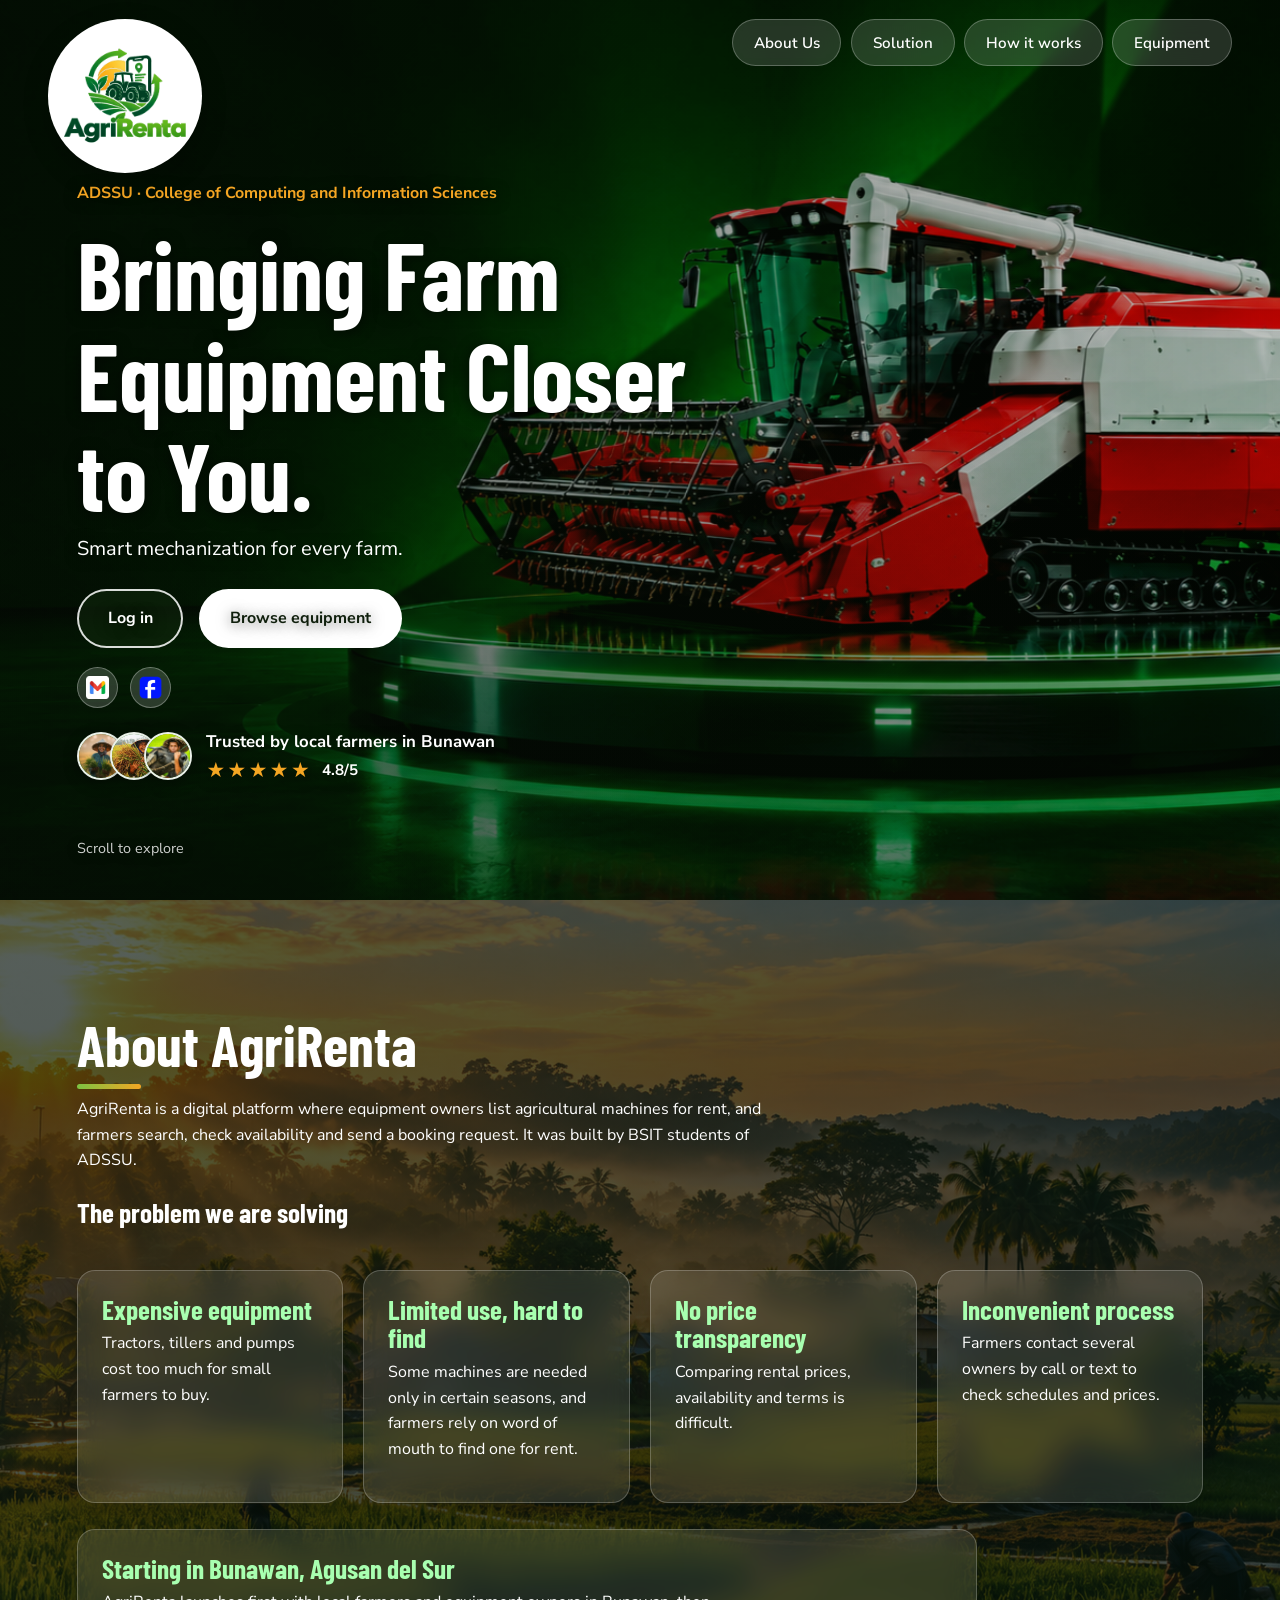
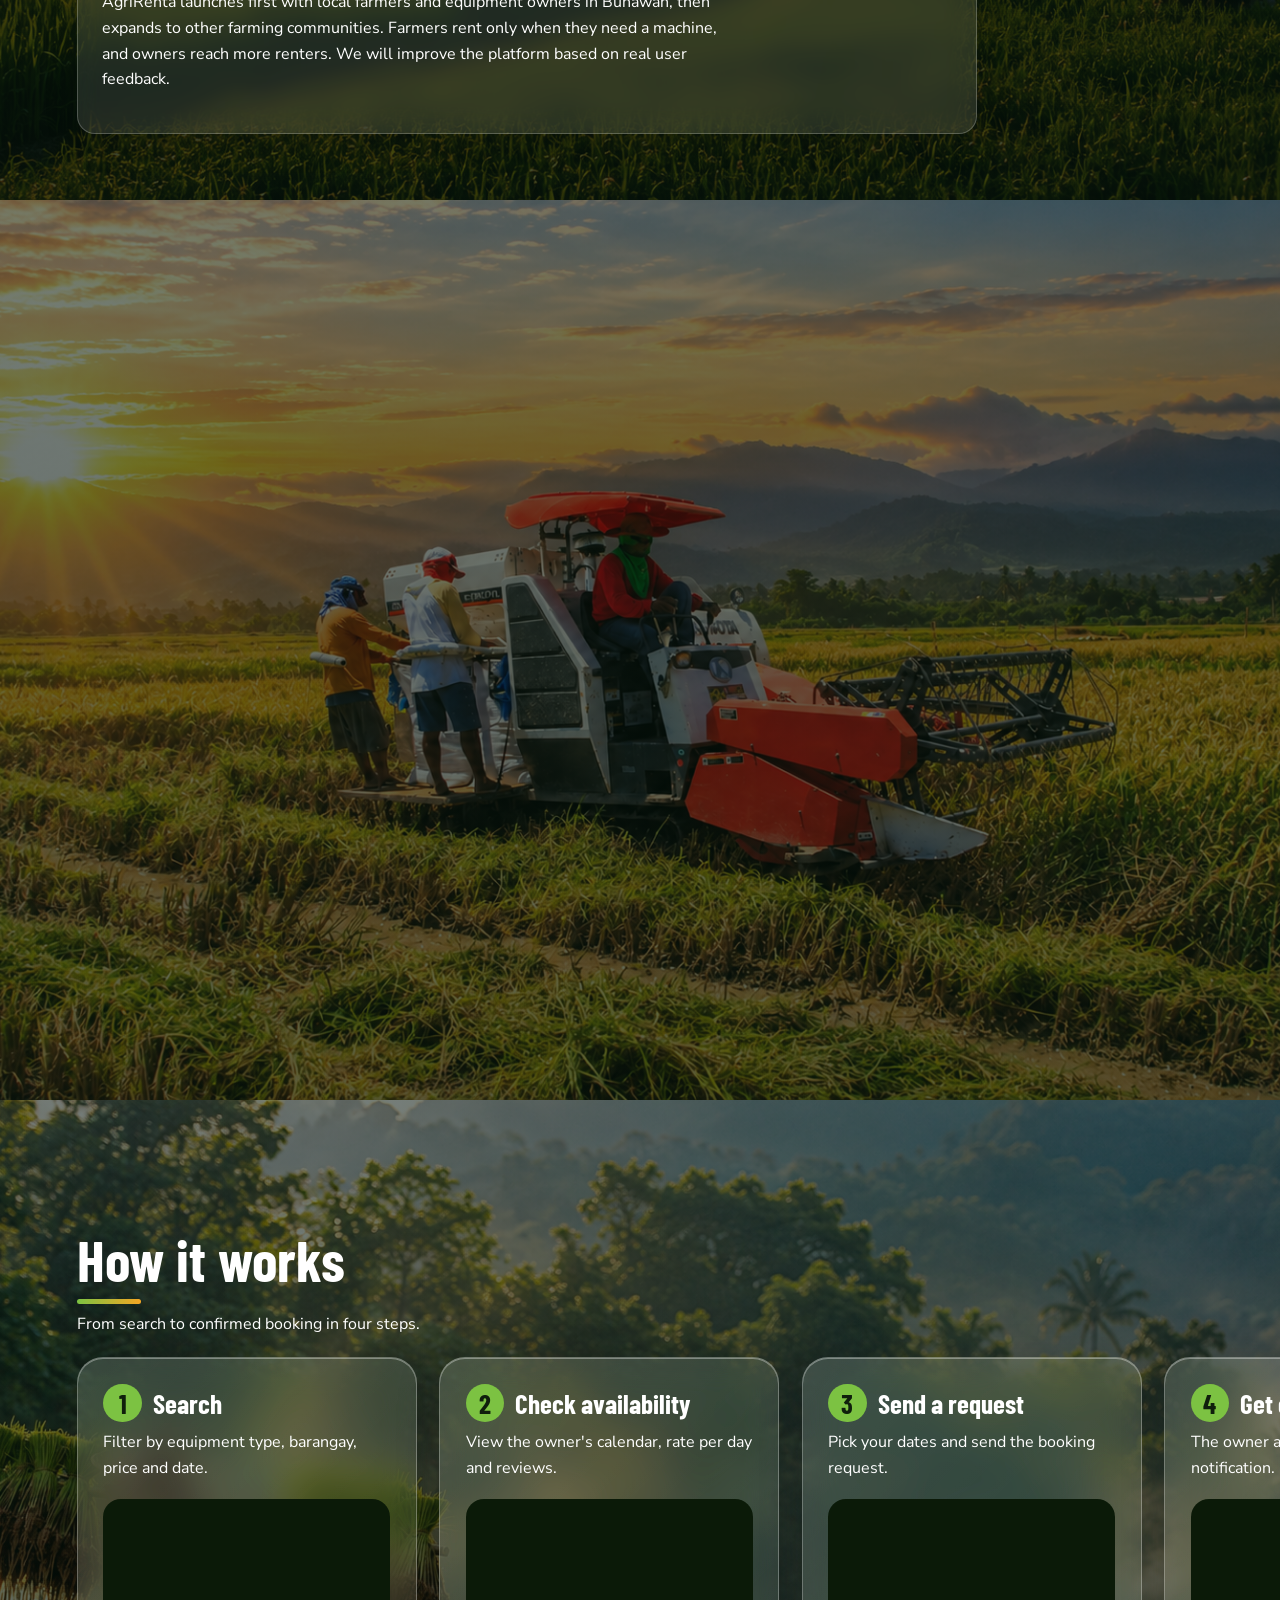
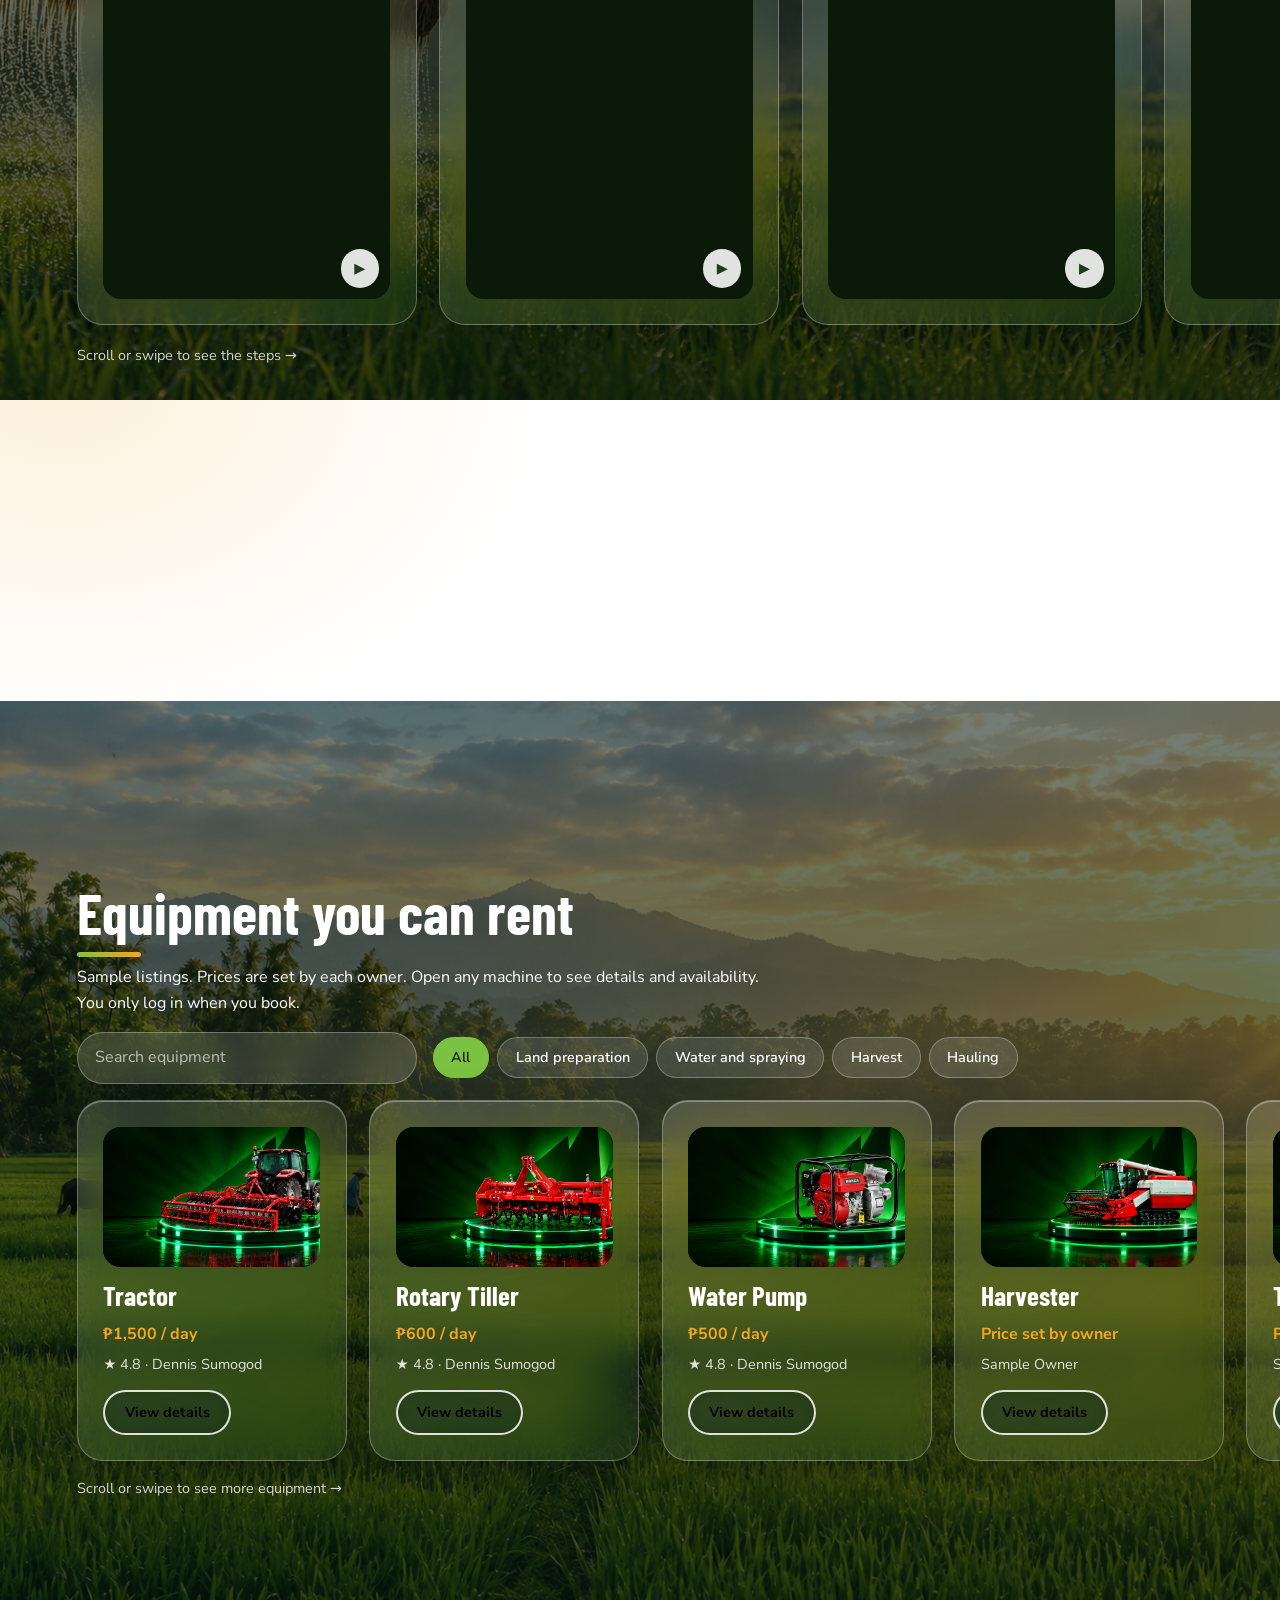
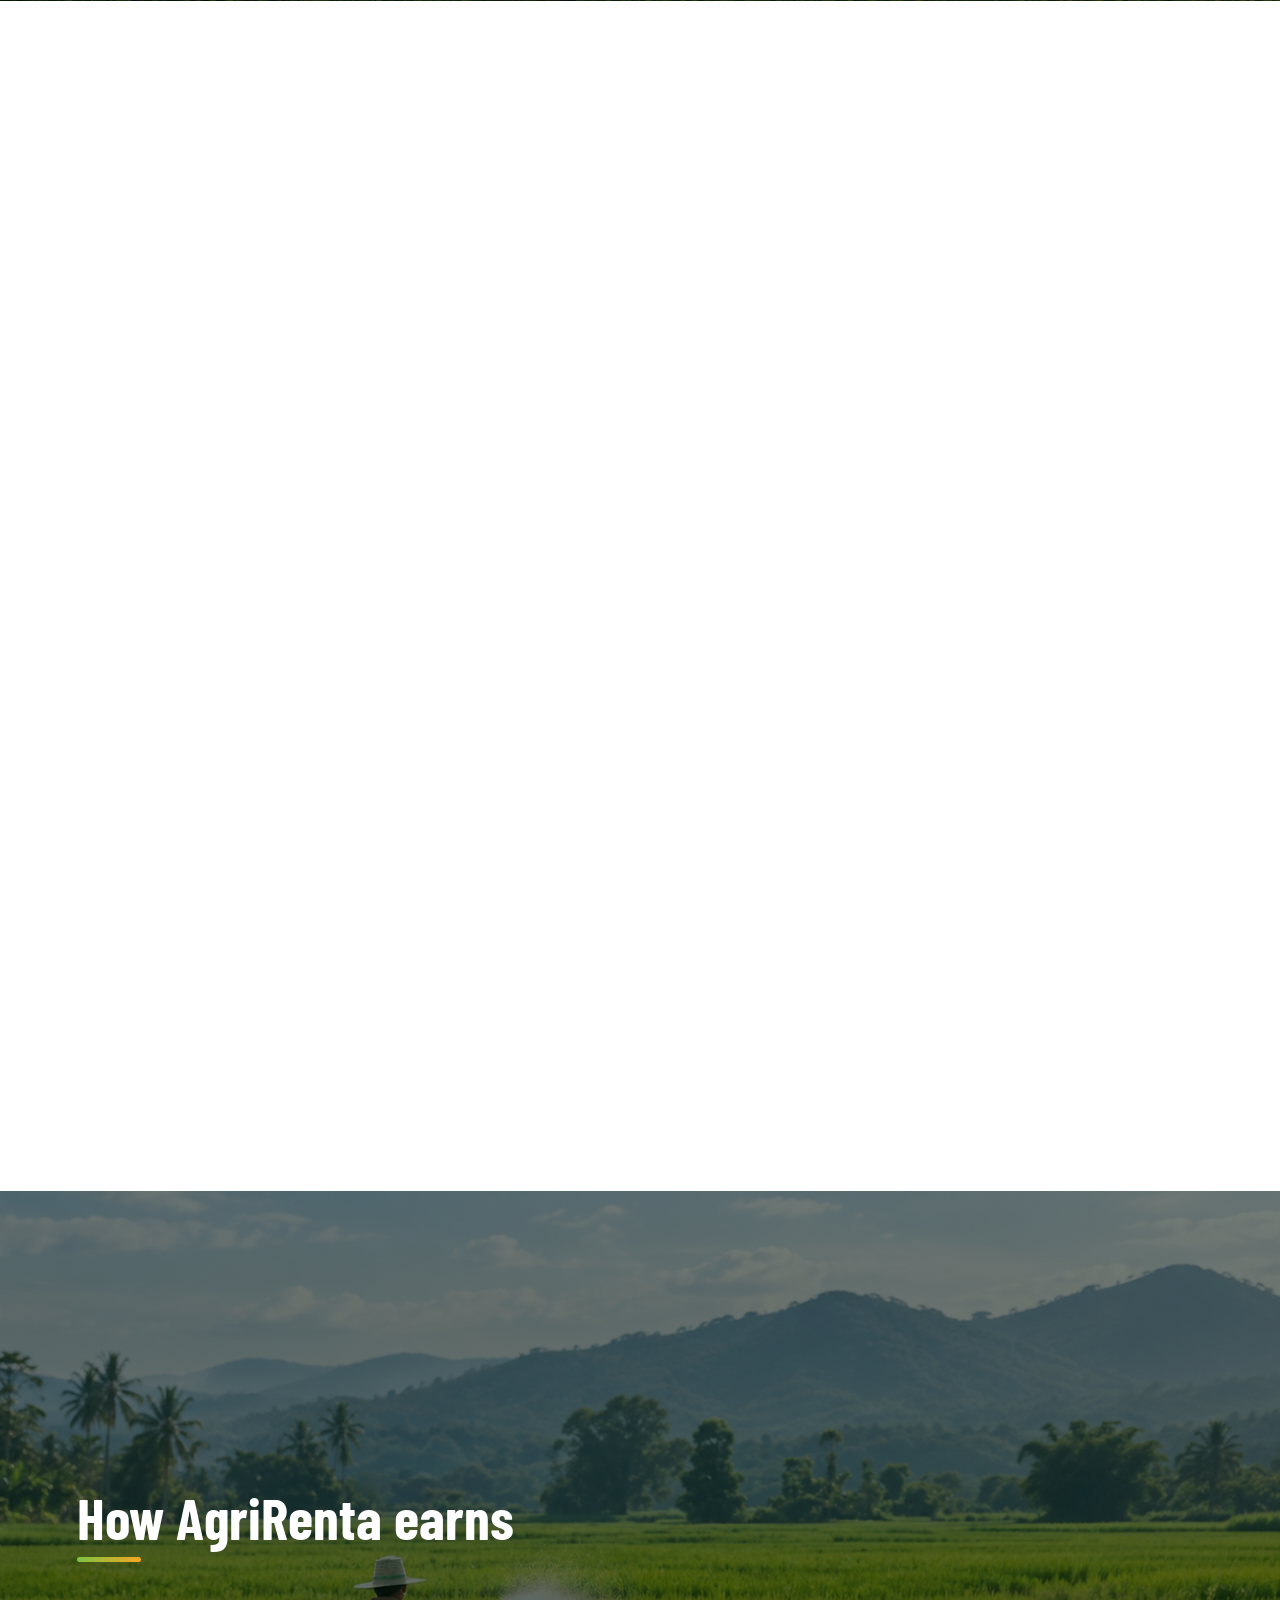
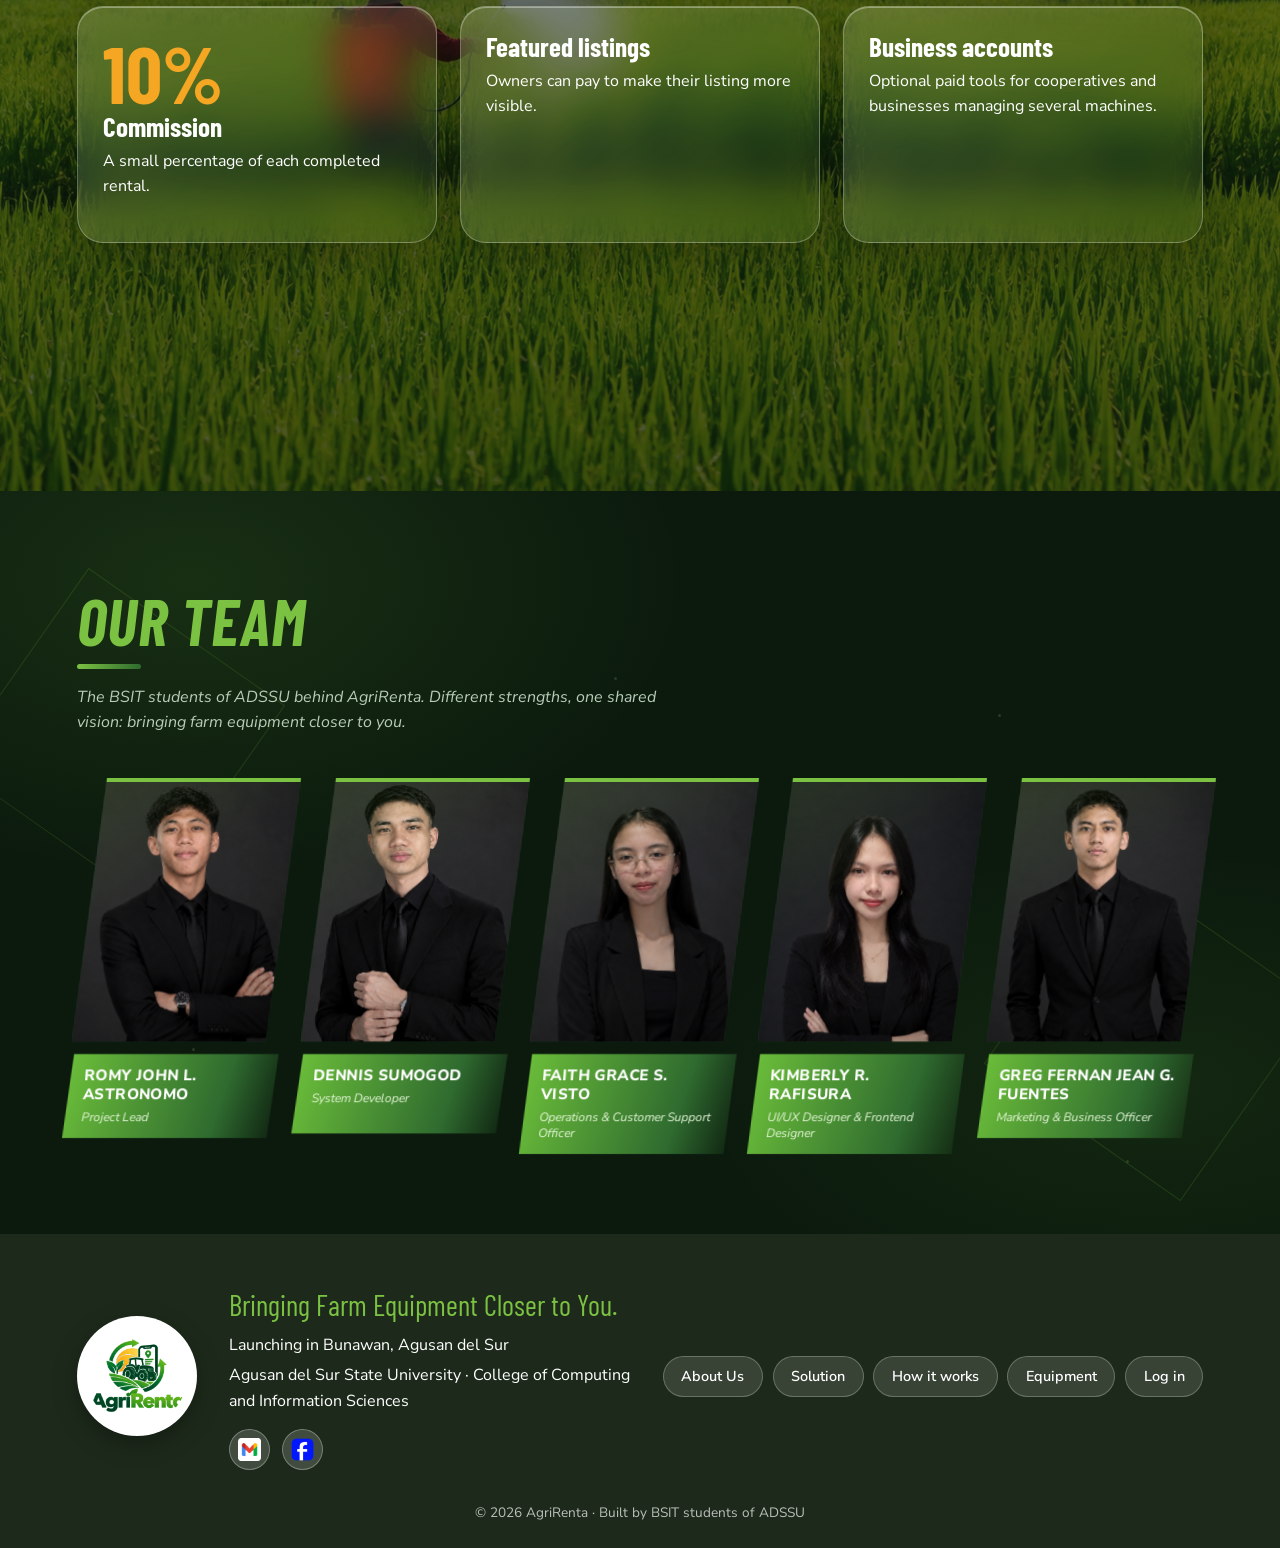
==== commit ef34e306: "Update index.html" ====
--- a/index.html
+++ b/index.html
@@ -412,4 +412,4 @@
   <script src="script.js"></script>
 
 </body>
-</html>+</html>
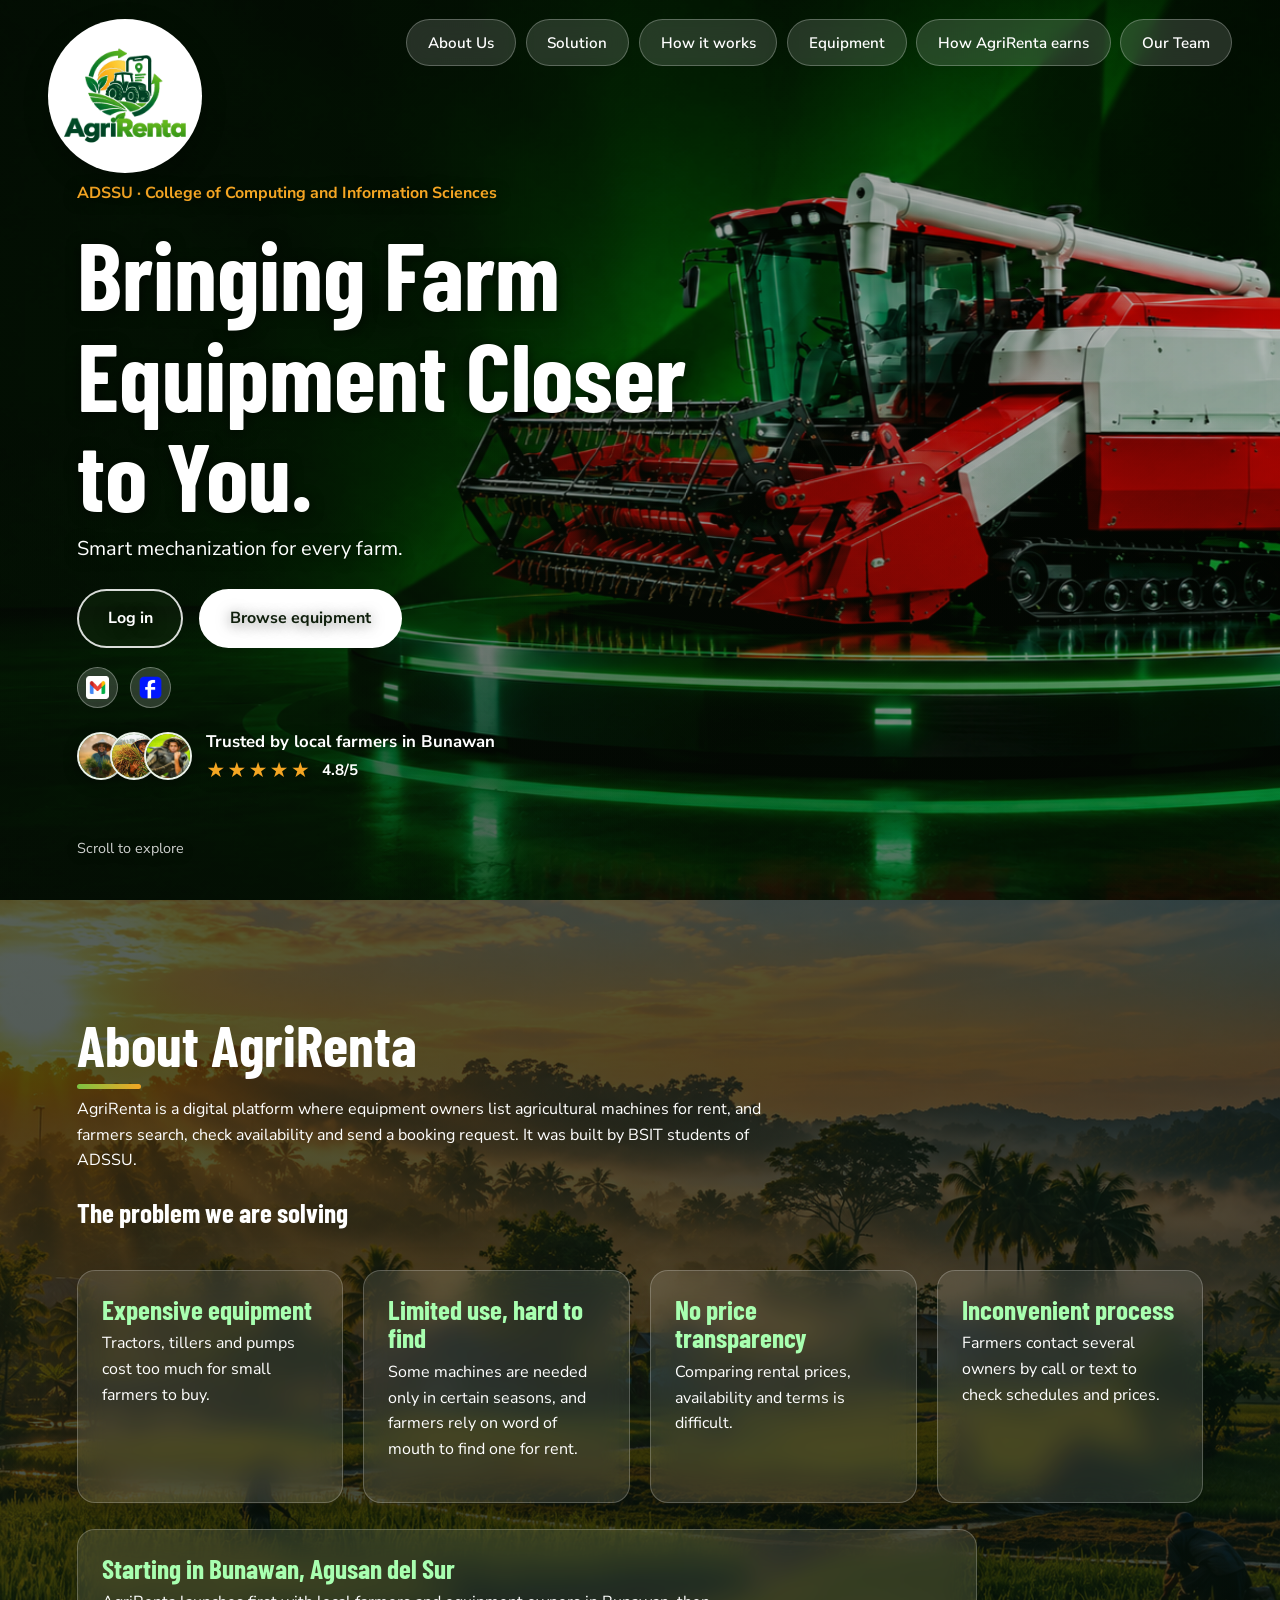
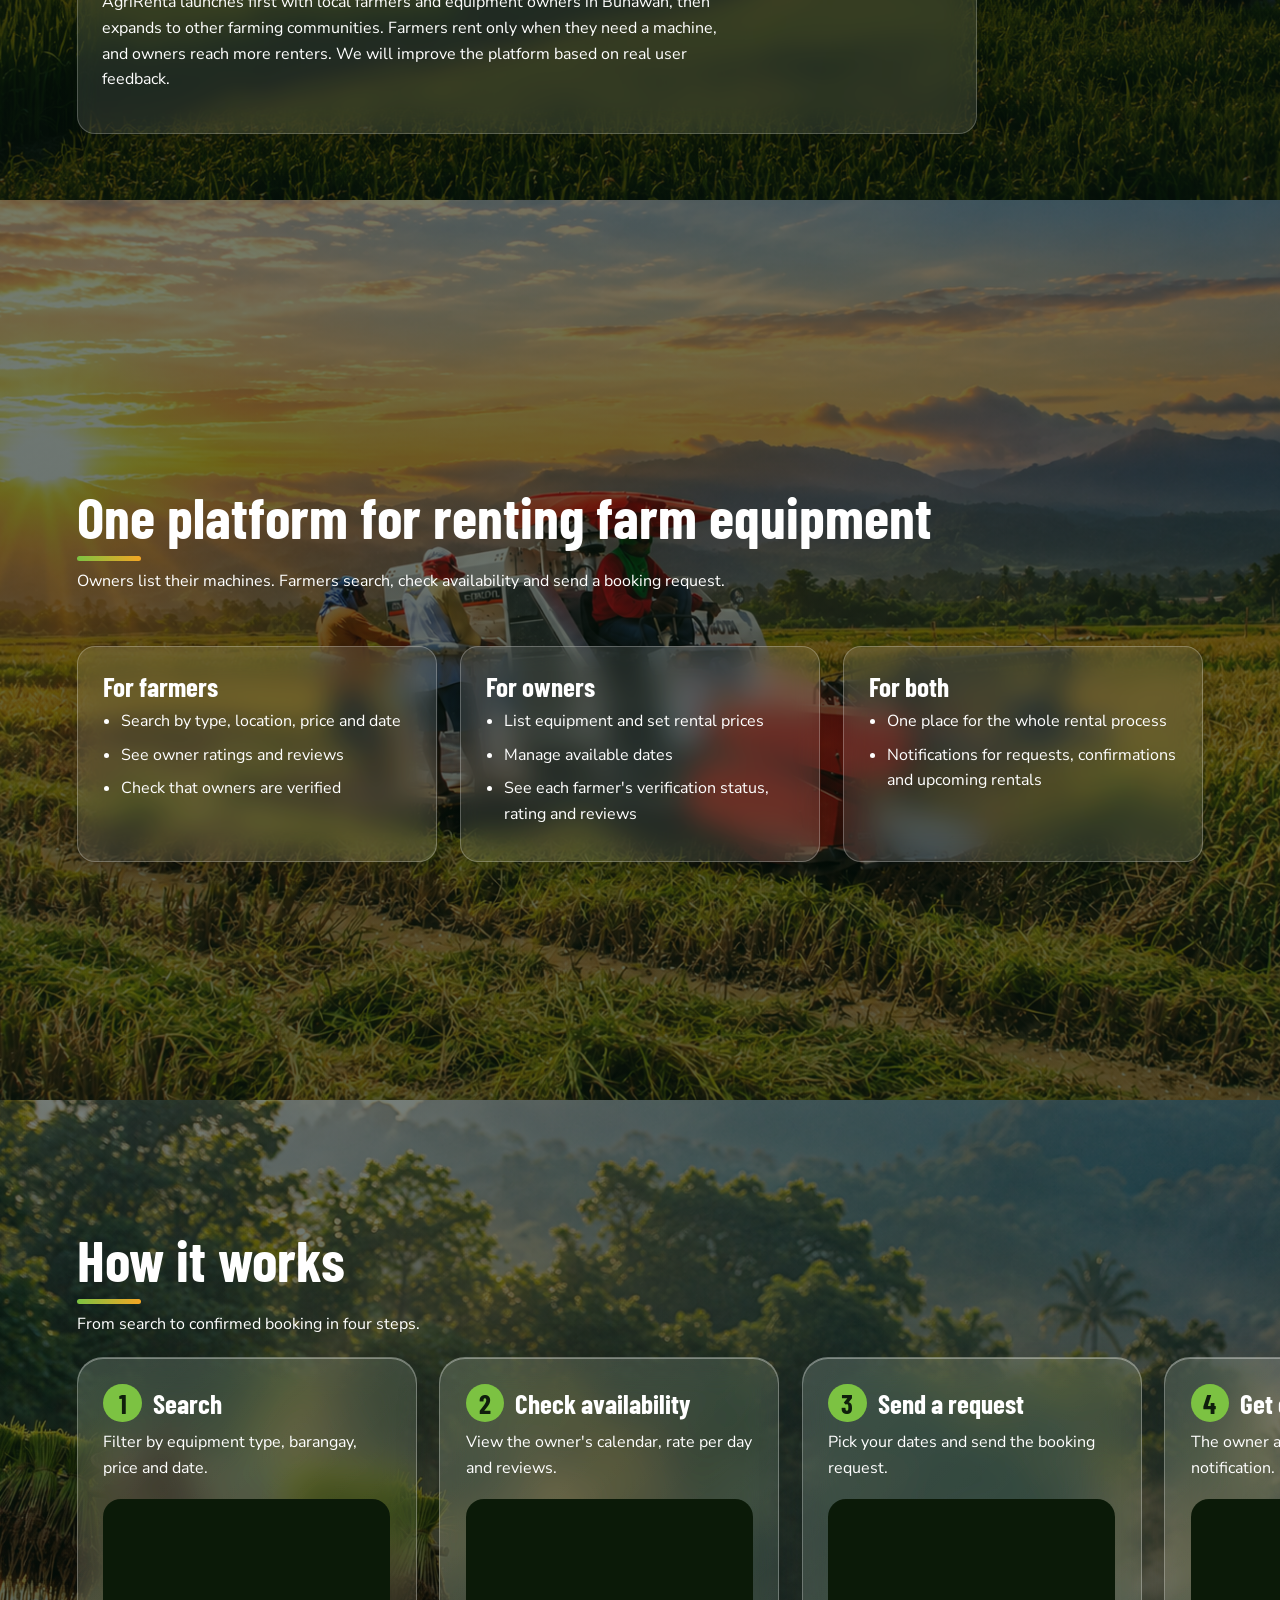
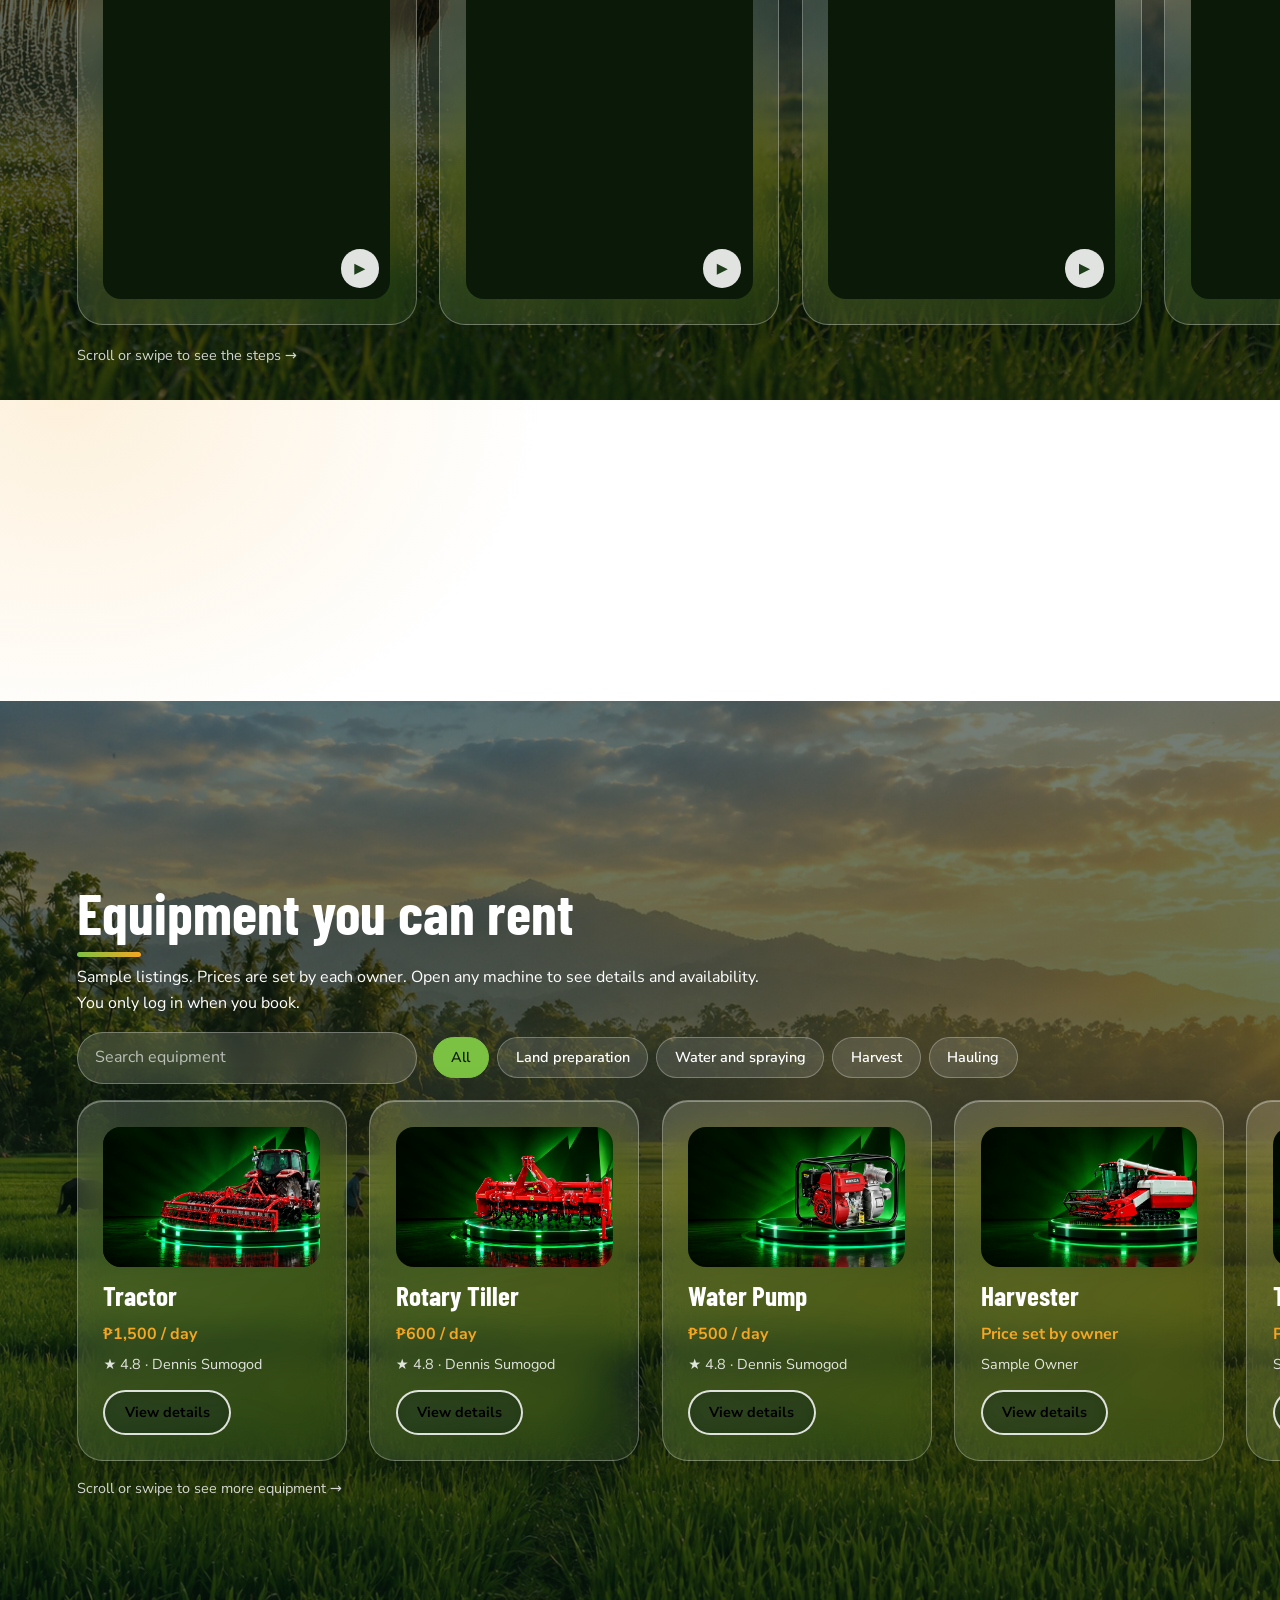
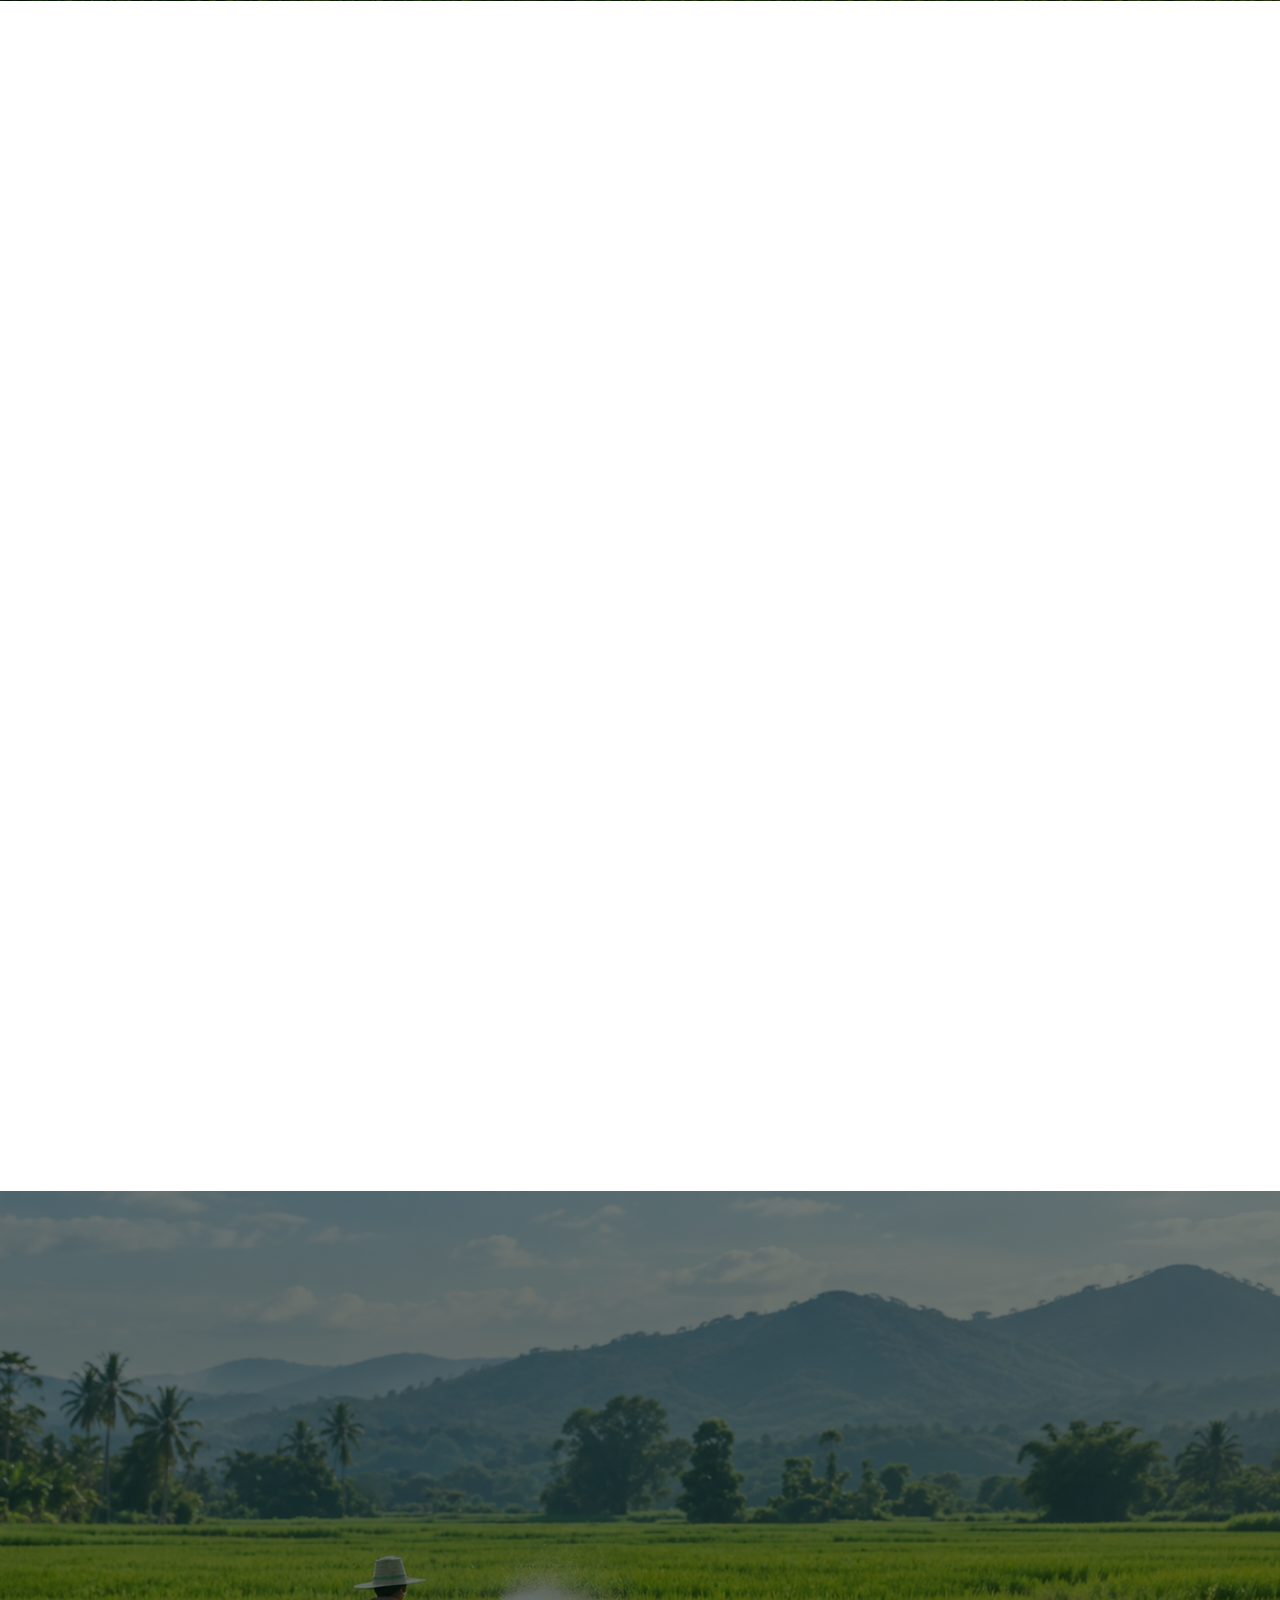
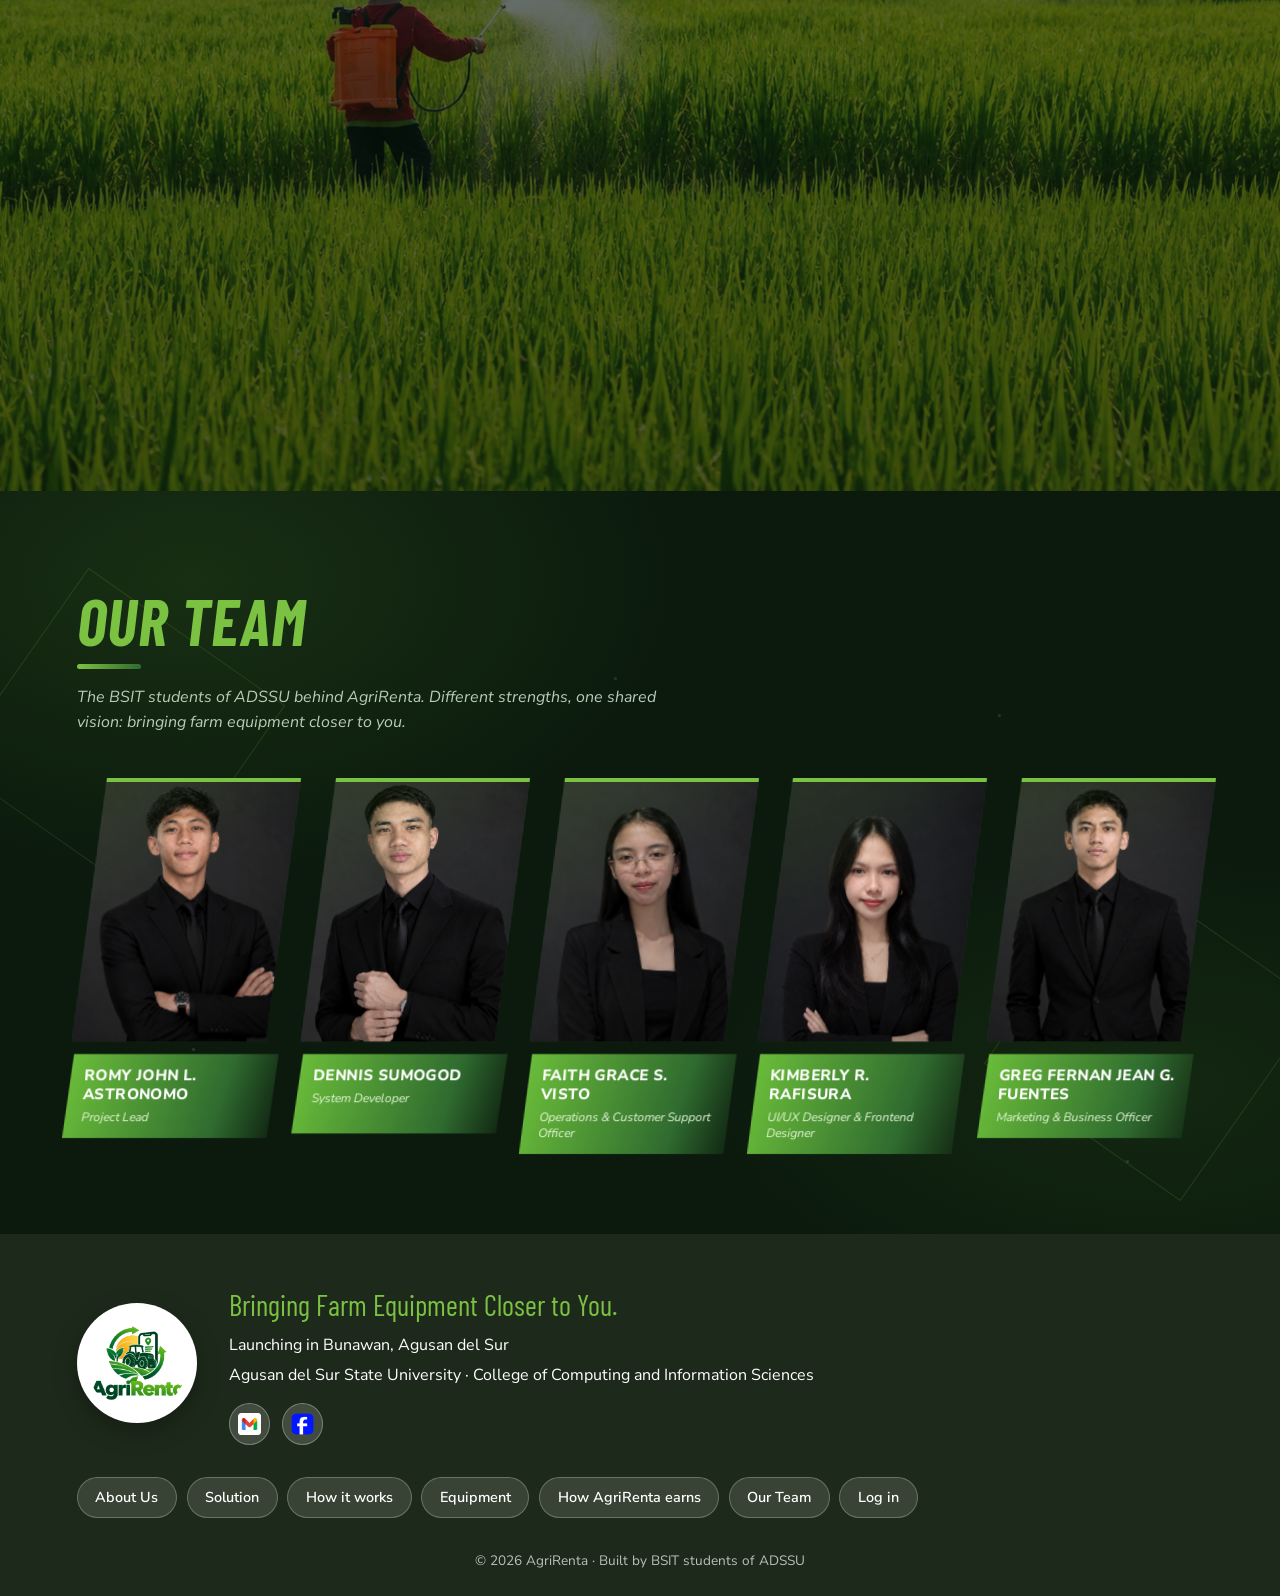
==== commit 0d764508: "Add navigation links for model and team sections" ====
--- a/index.html
+++ b/index.html
@@ -22,6 +22,8 @@
       <a href="#solution">Solution</a>
       <a href="#how">How it works</a>
       <a href="#equipment">Equipment</a>
+      <a href="#model">How AgriRenta earns</a>
+      <a href="#team">Our Team</a>
     </nav>
   </header>
 
@@ -398,6 +400,8 @@
         <a href="#solution">Solution</a>
         <a href="#how">How it works</a>
         <a href="#equipment">Equipment</a>
+        <a href="#model">How AgriRenta earns</a>
+        <a href="#team">Our Team</a>
         <a href="login.html">Log in</a>
       </nav>
     </div>
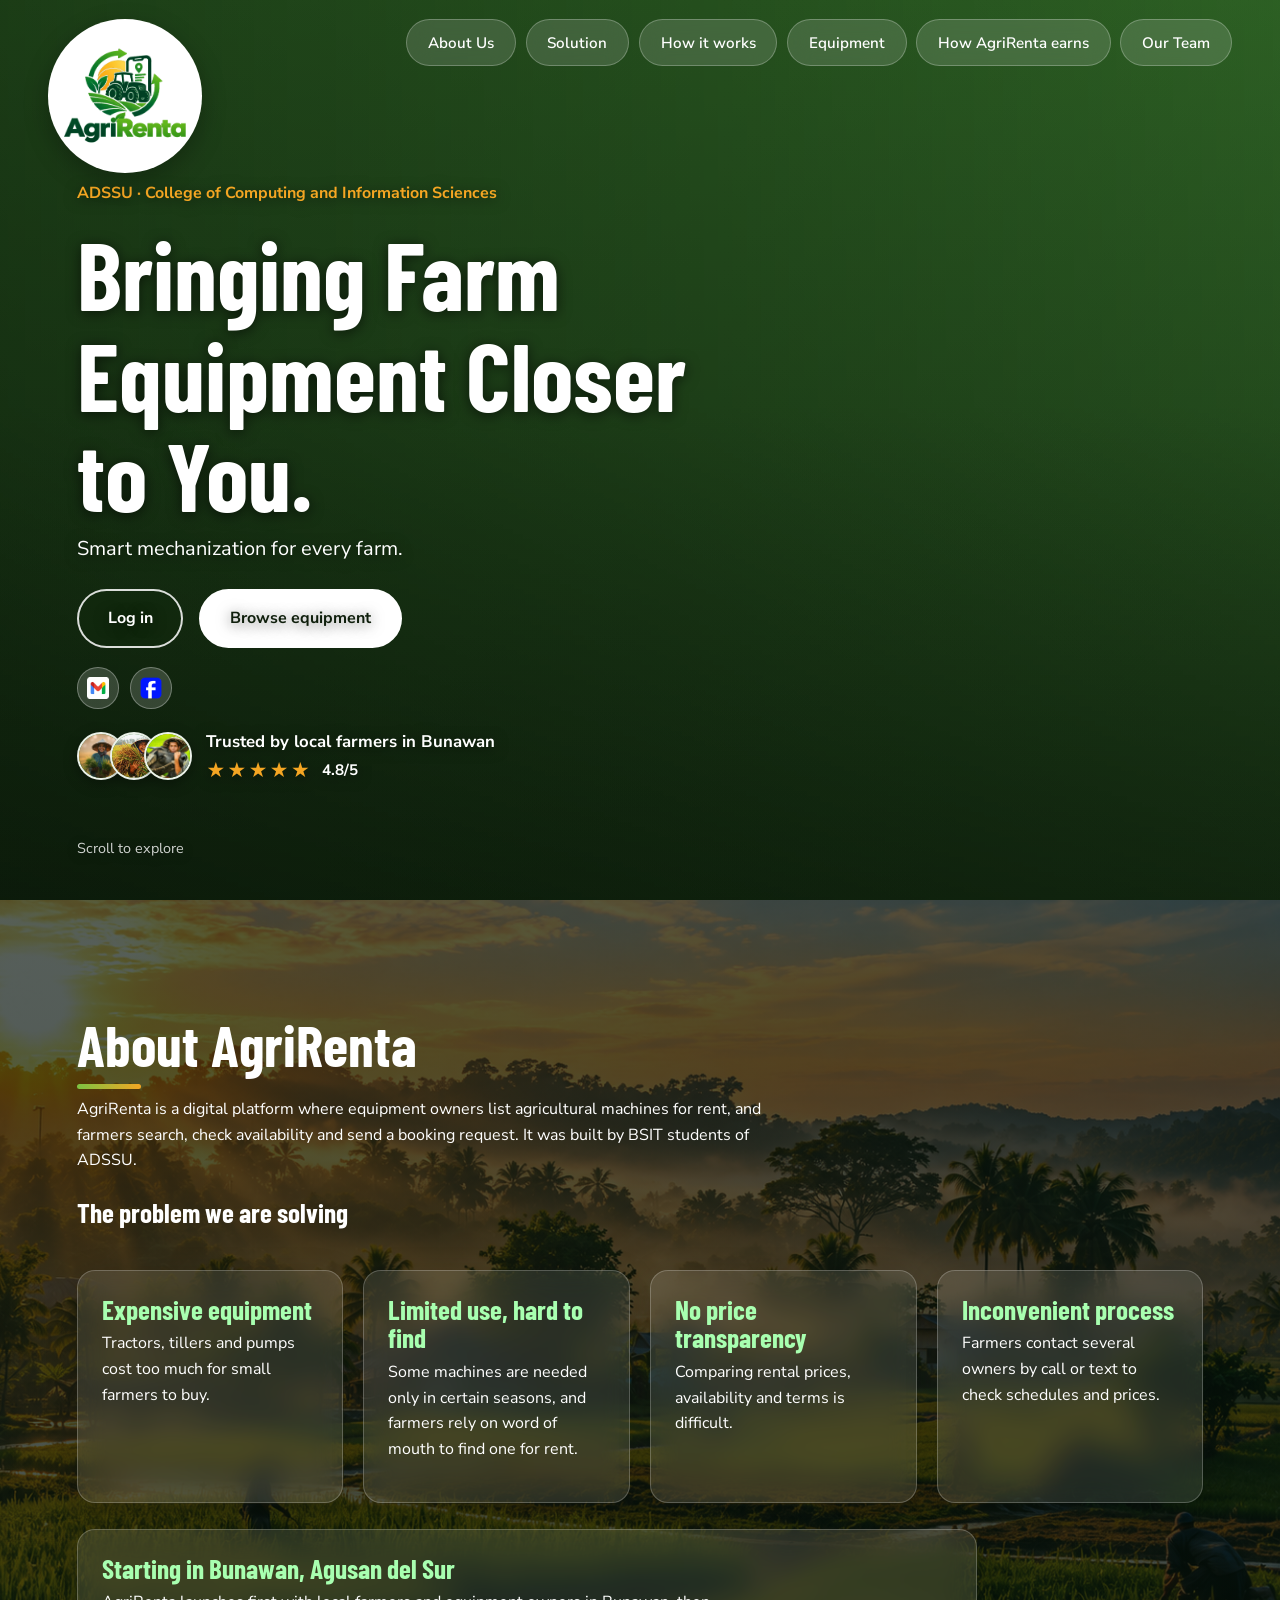
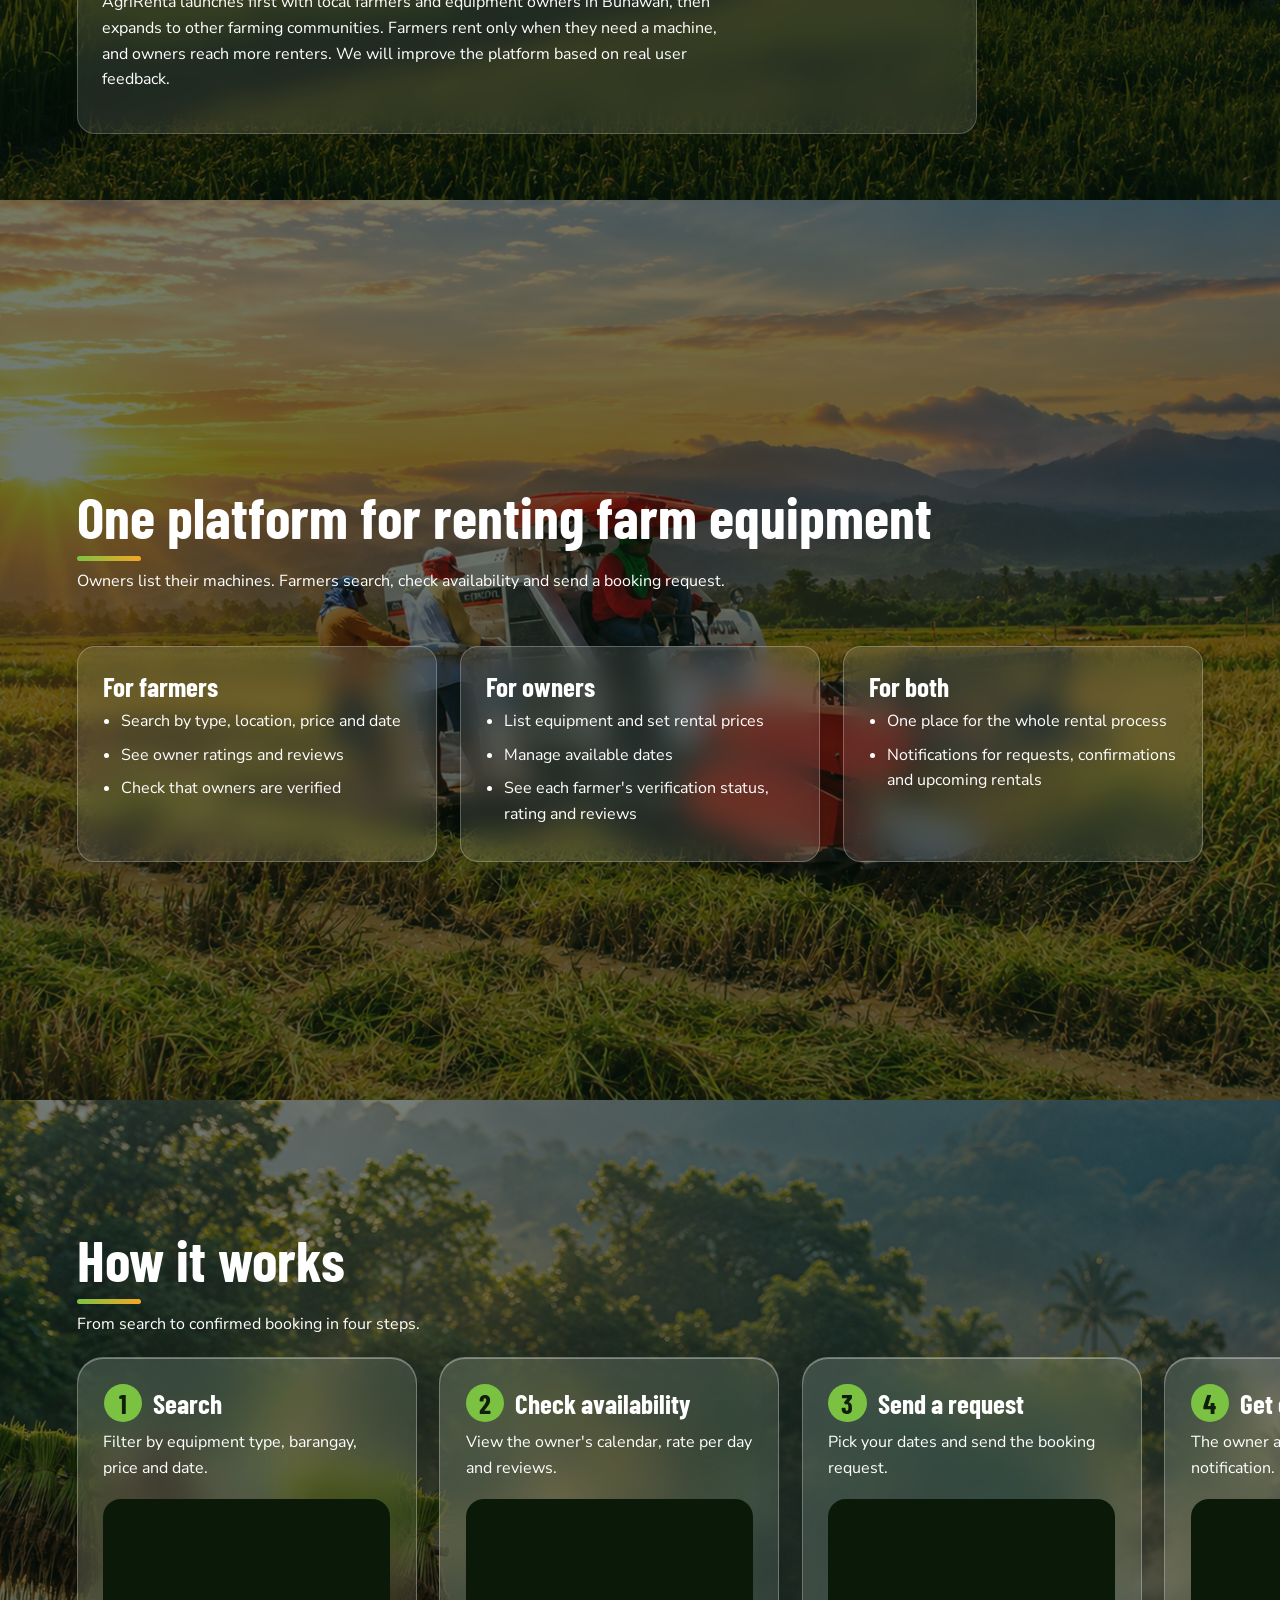
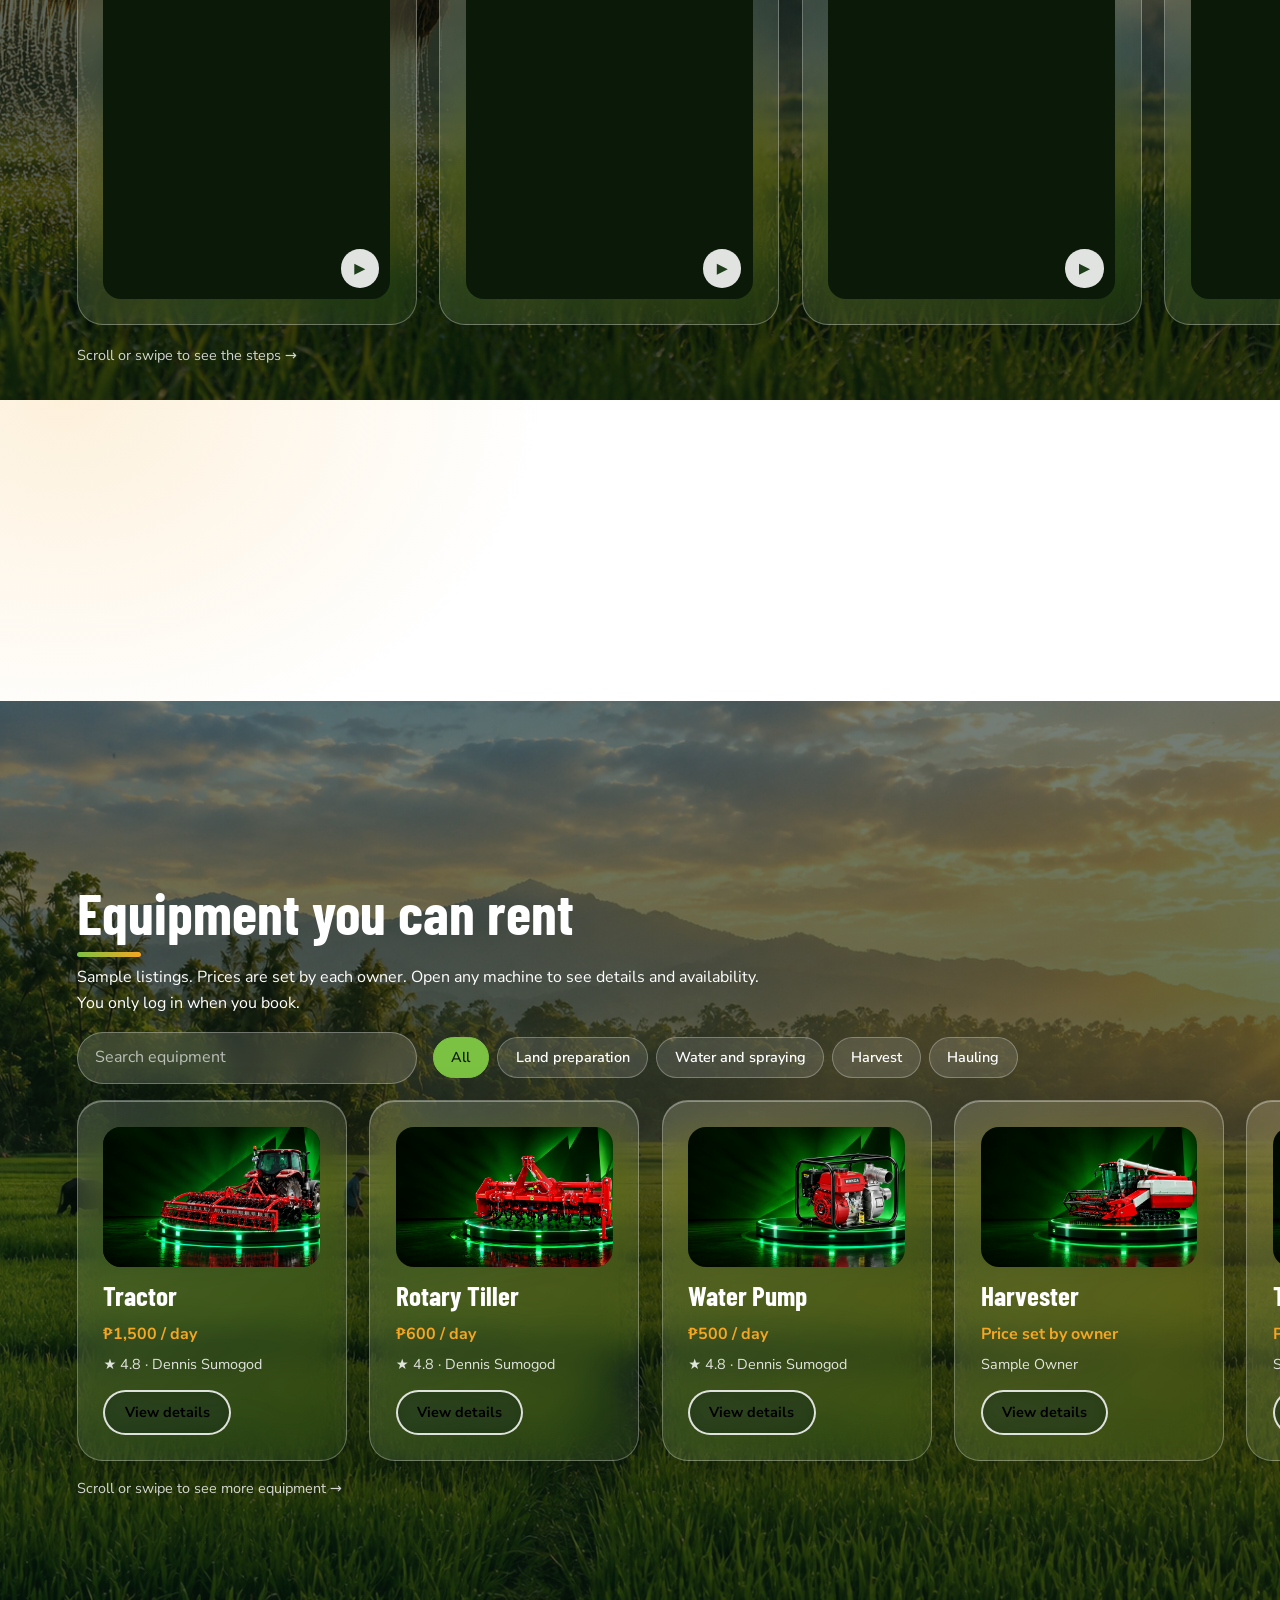
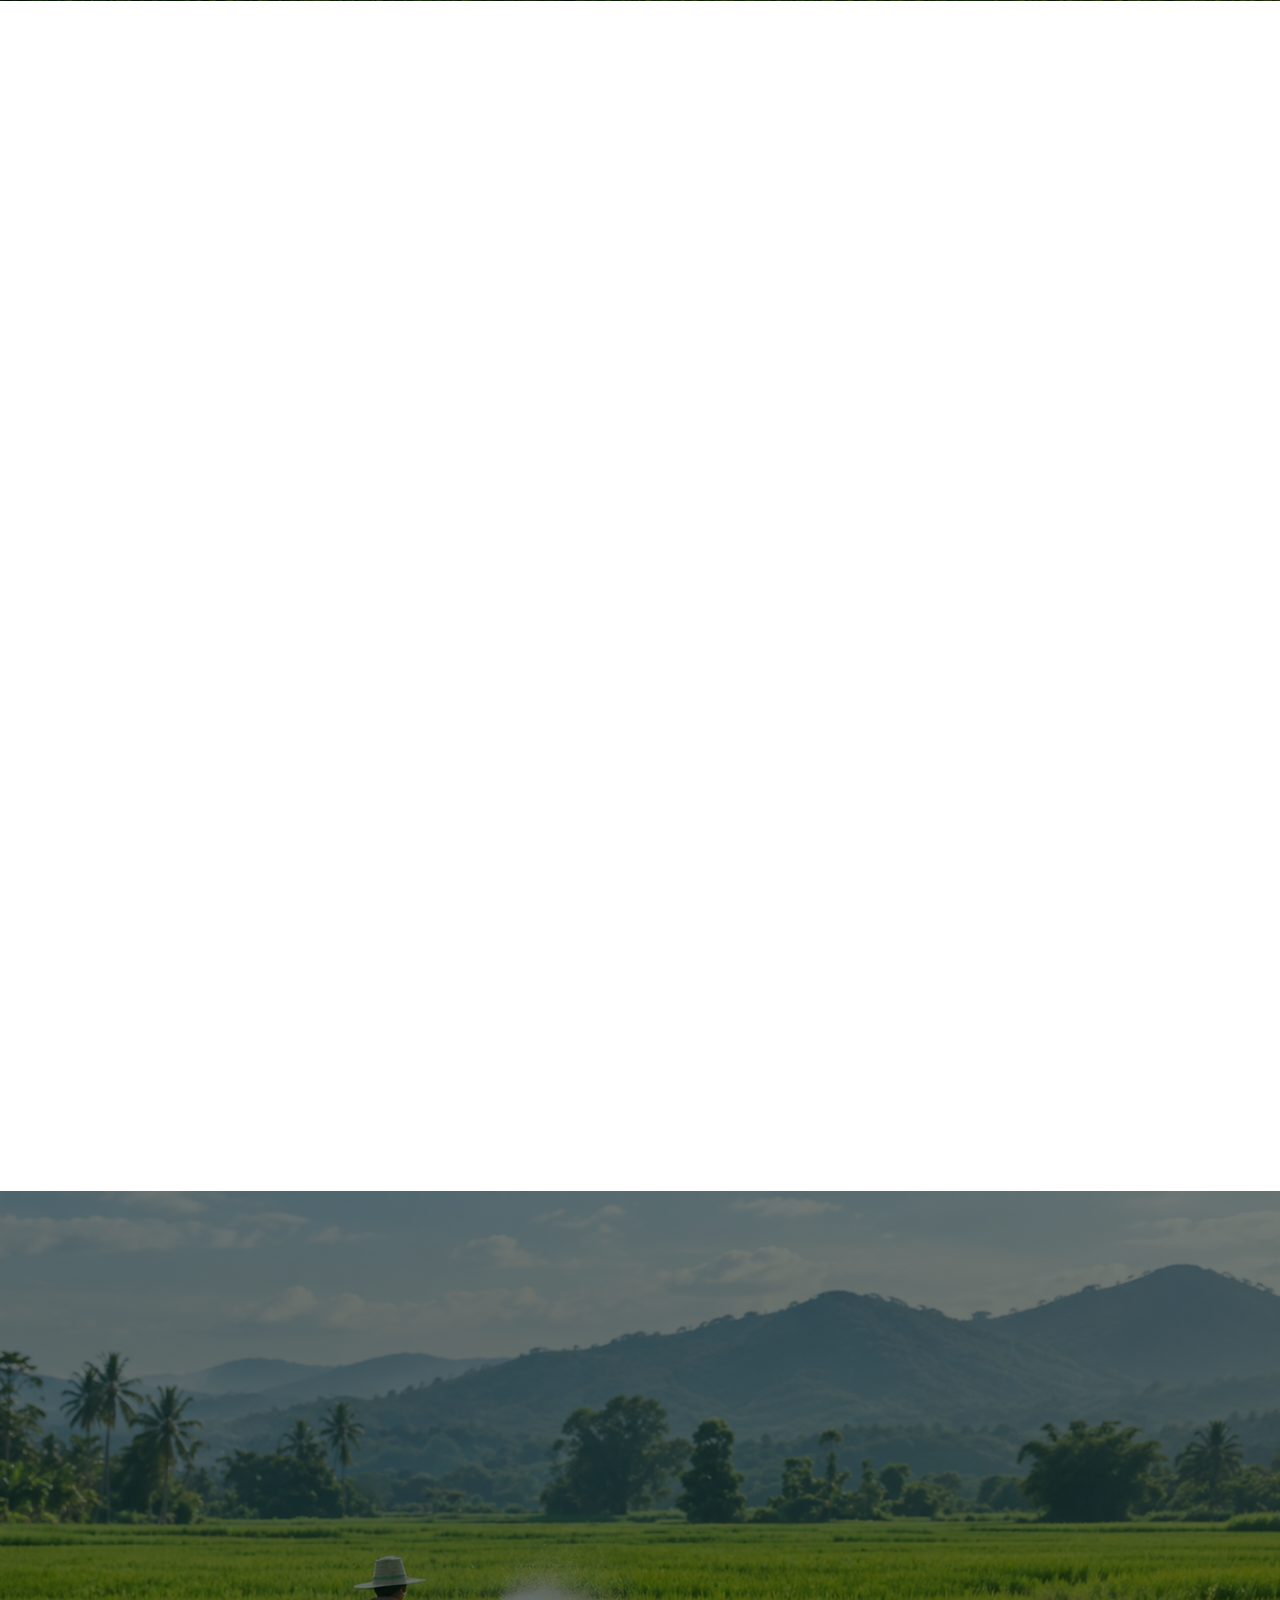
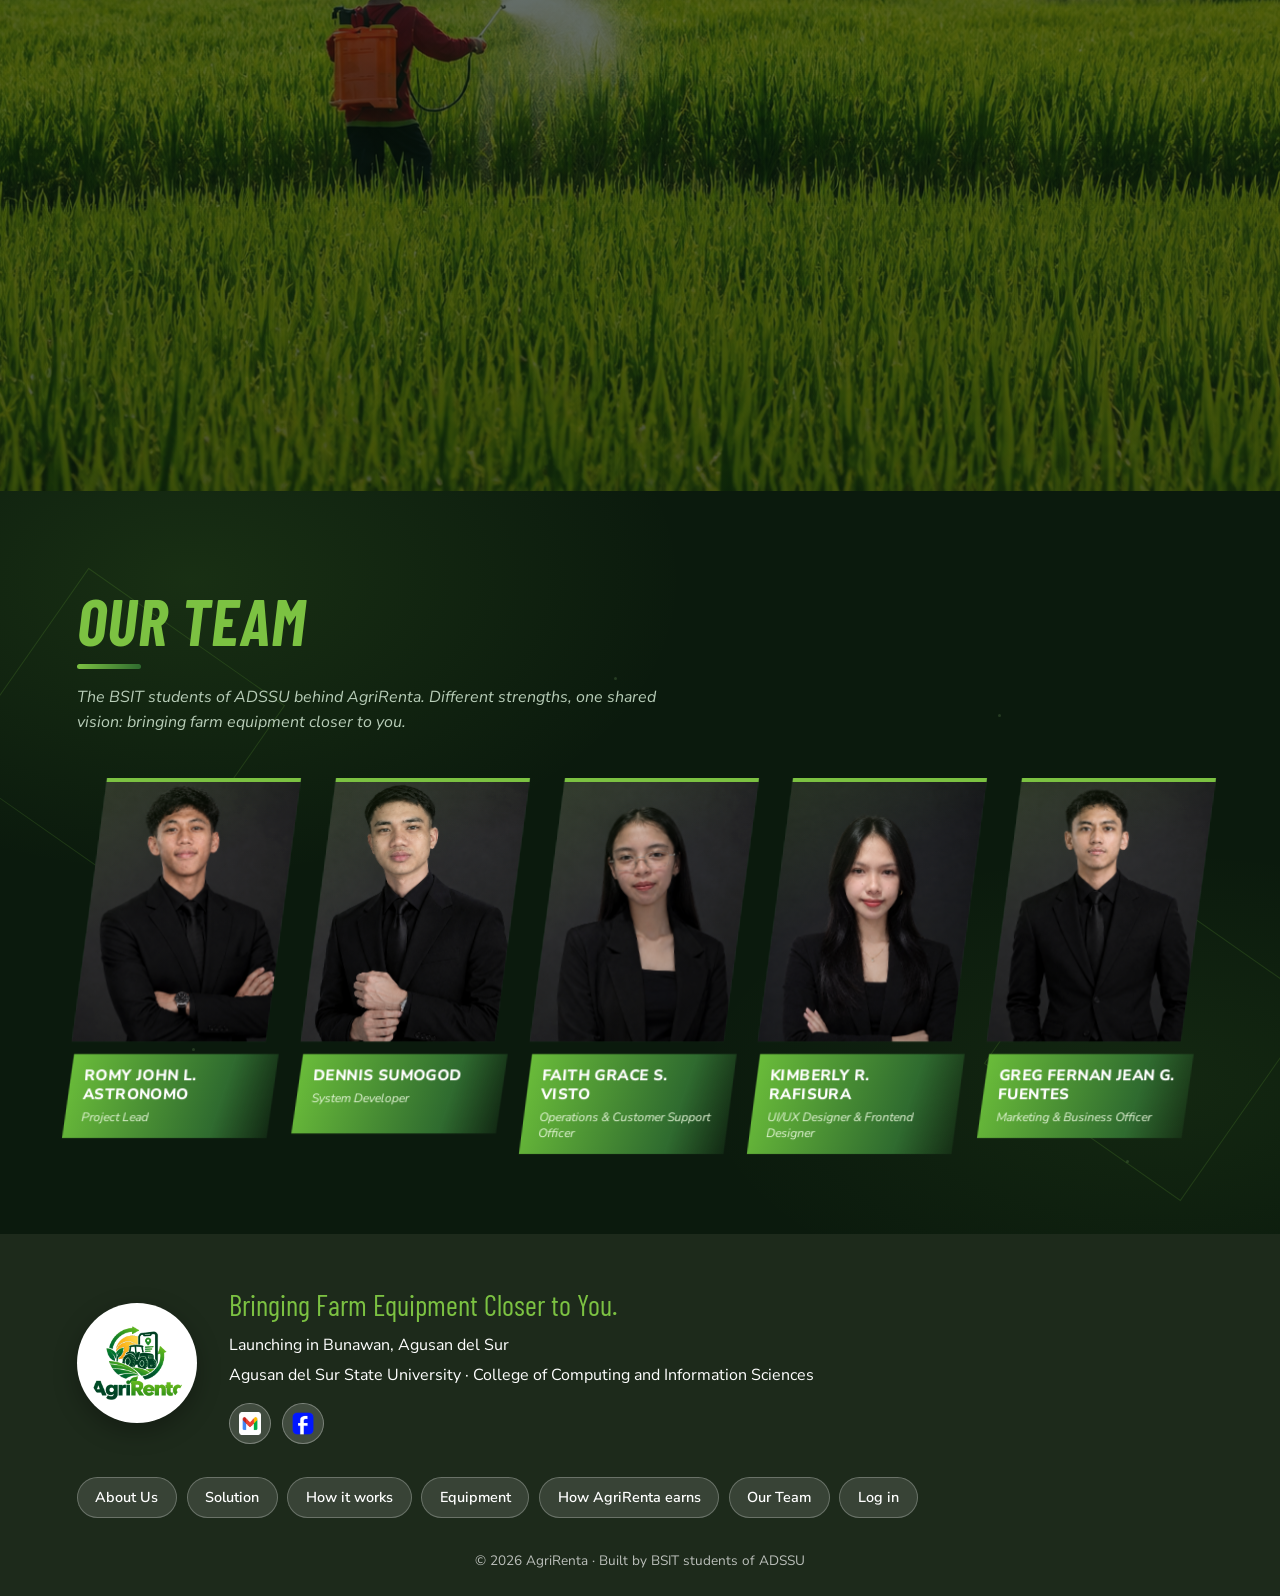
==== commit 5ca9ae82: "Update index.html" ====
--- a/index.html
+++ b/index.html
@@ -34,8 +34,8 @@
 
       <!-- ===== HERO BACKGROUND VIDEO (loops) =====
            DIRI IBUTANG ANG NAME SA VIDEO: usba ang src kung lain ang filename -->
-      <video class="hero-video" id="heroVideo" autoplay muted loop  playsinline preload="auto"
-             poster="images/harves.png" src="background%20video%20for%20firstpage.mp4"></video>
+      <video class="hero-video" id="heroVideo" autoplay muted loop playsinline preload="auto"
+             src="background%20video%20for%20firstpage.mp4"></video>
 
       <!-- LOGO (first page only) -->
       <a href="#home" class="logo-badge" aria-label="AgriRenta">
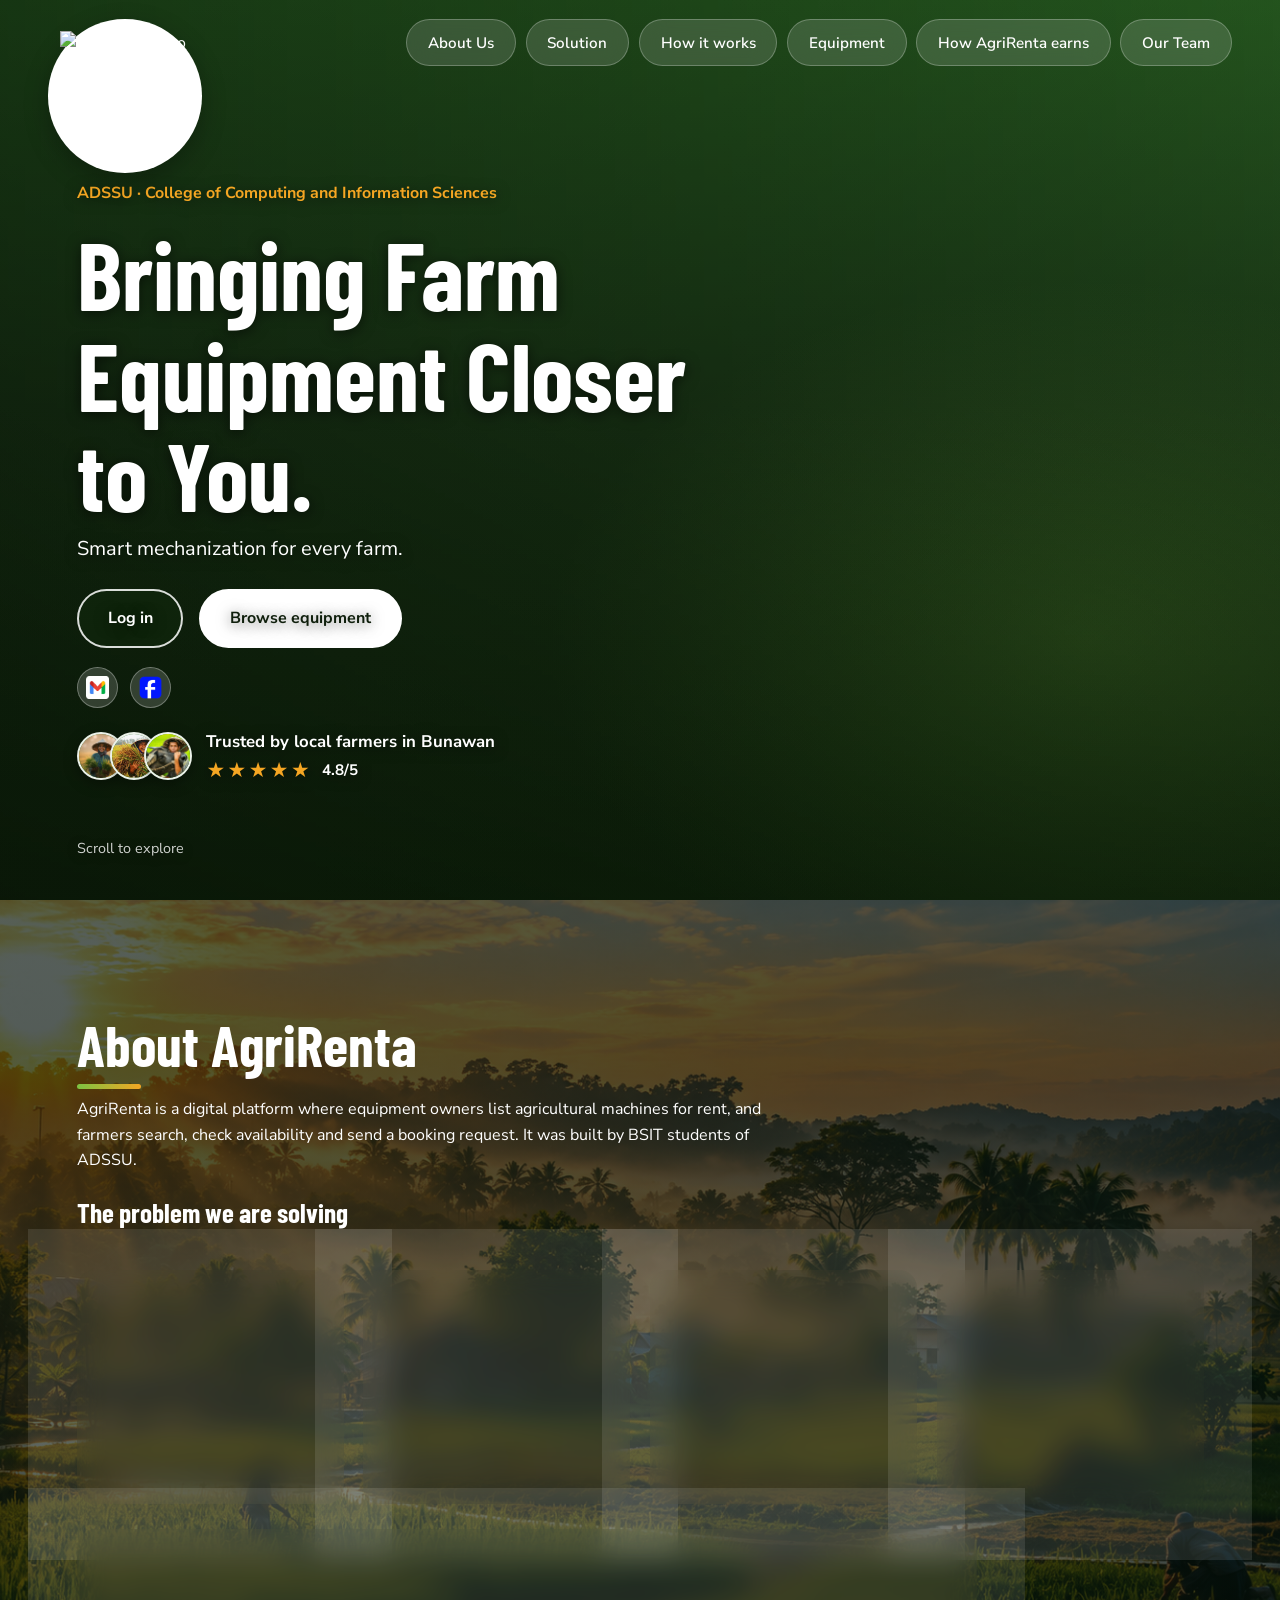
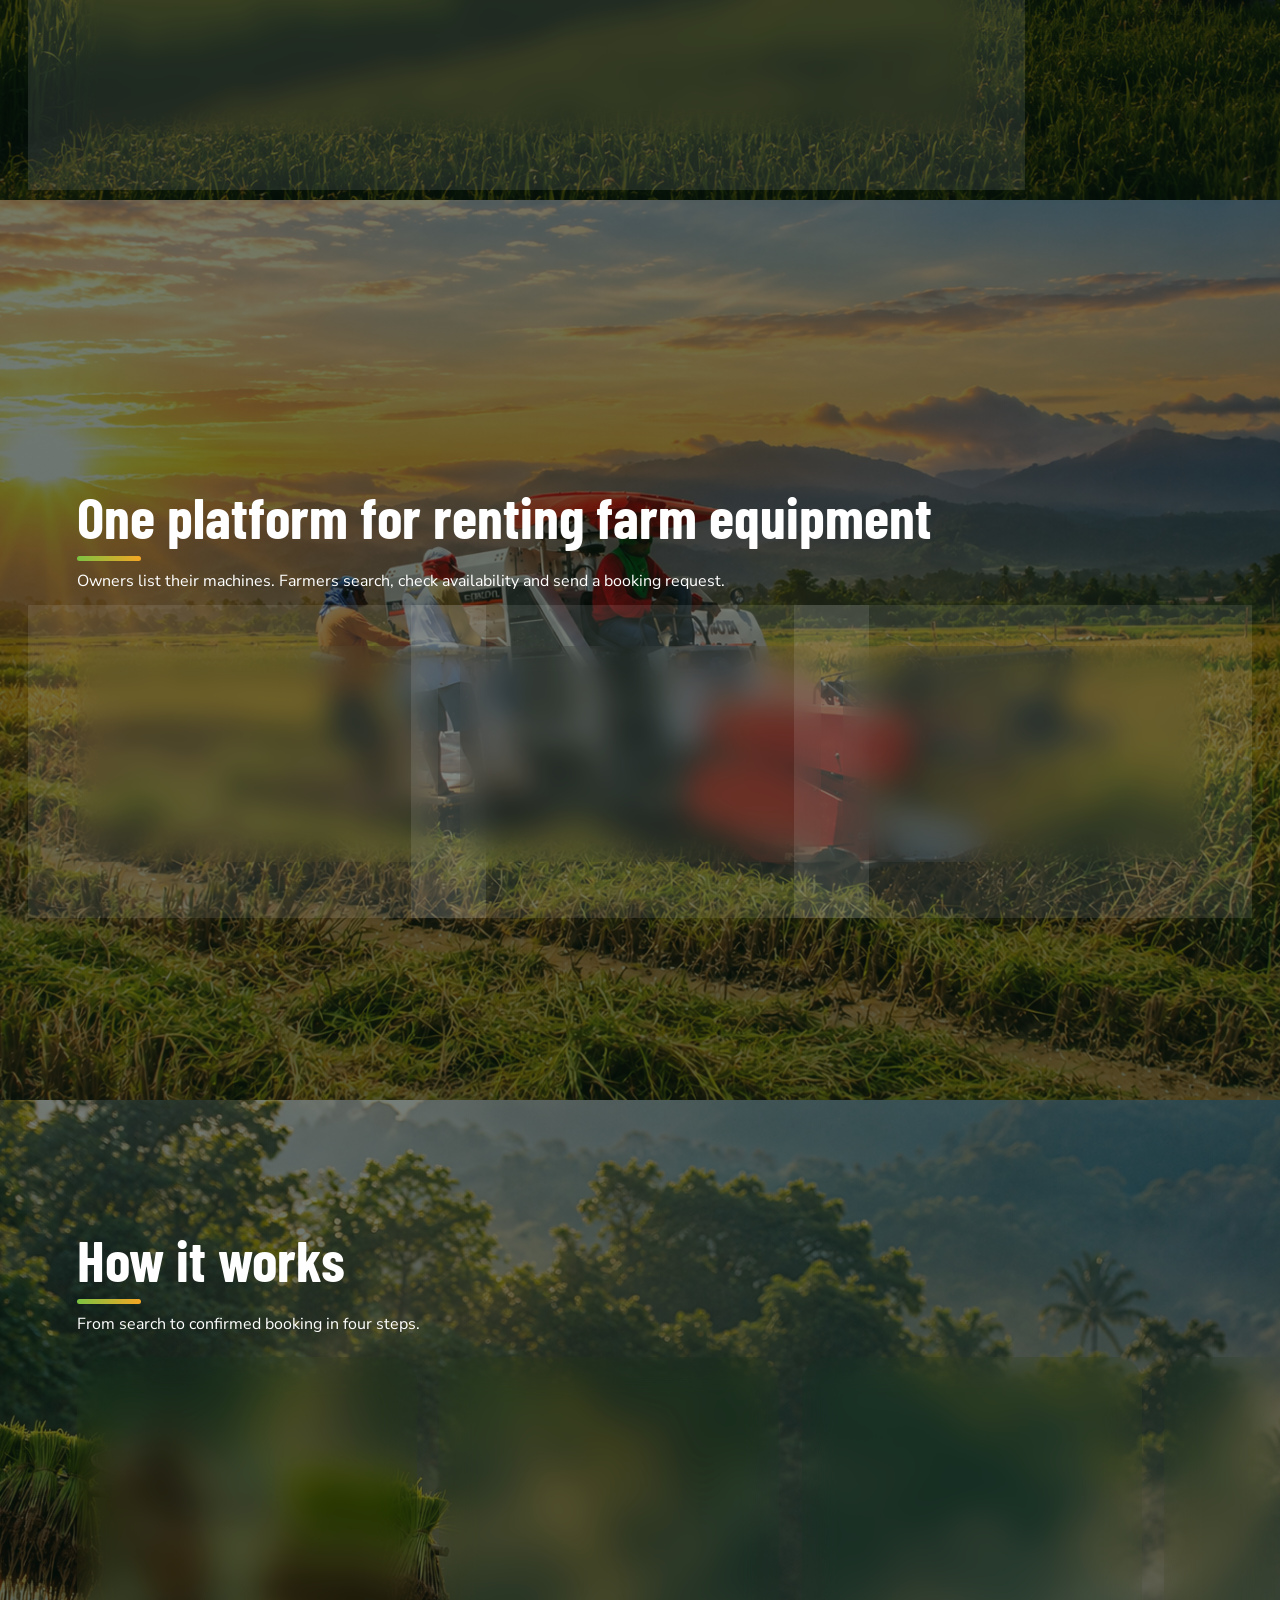
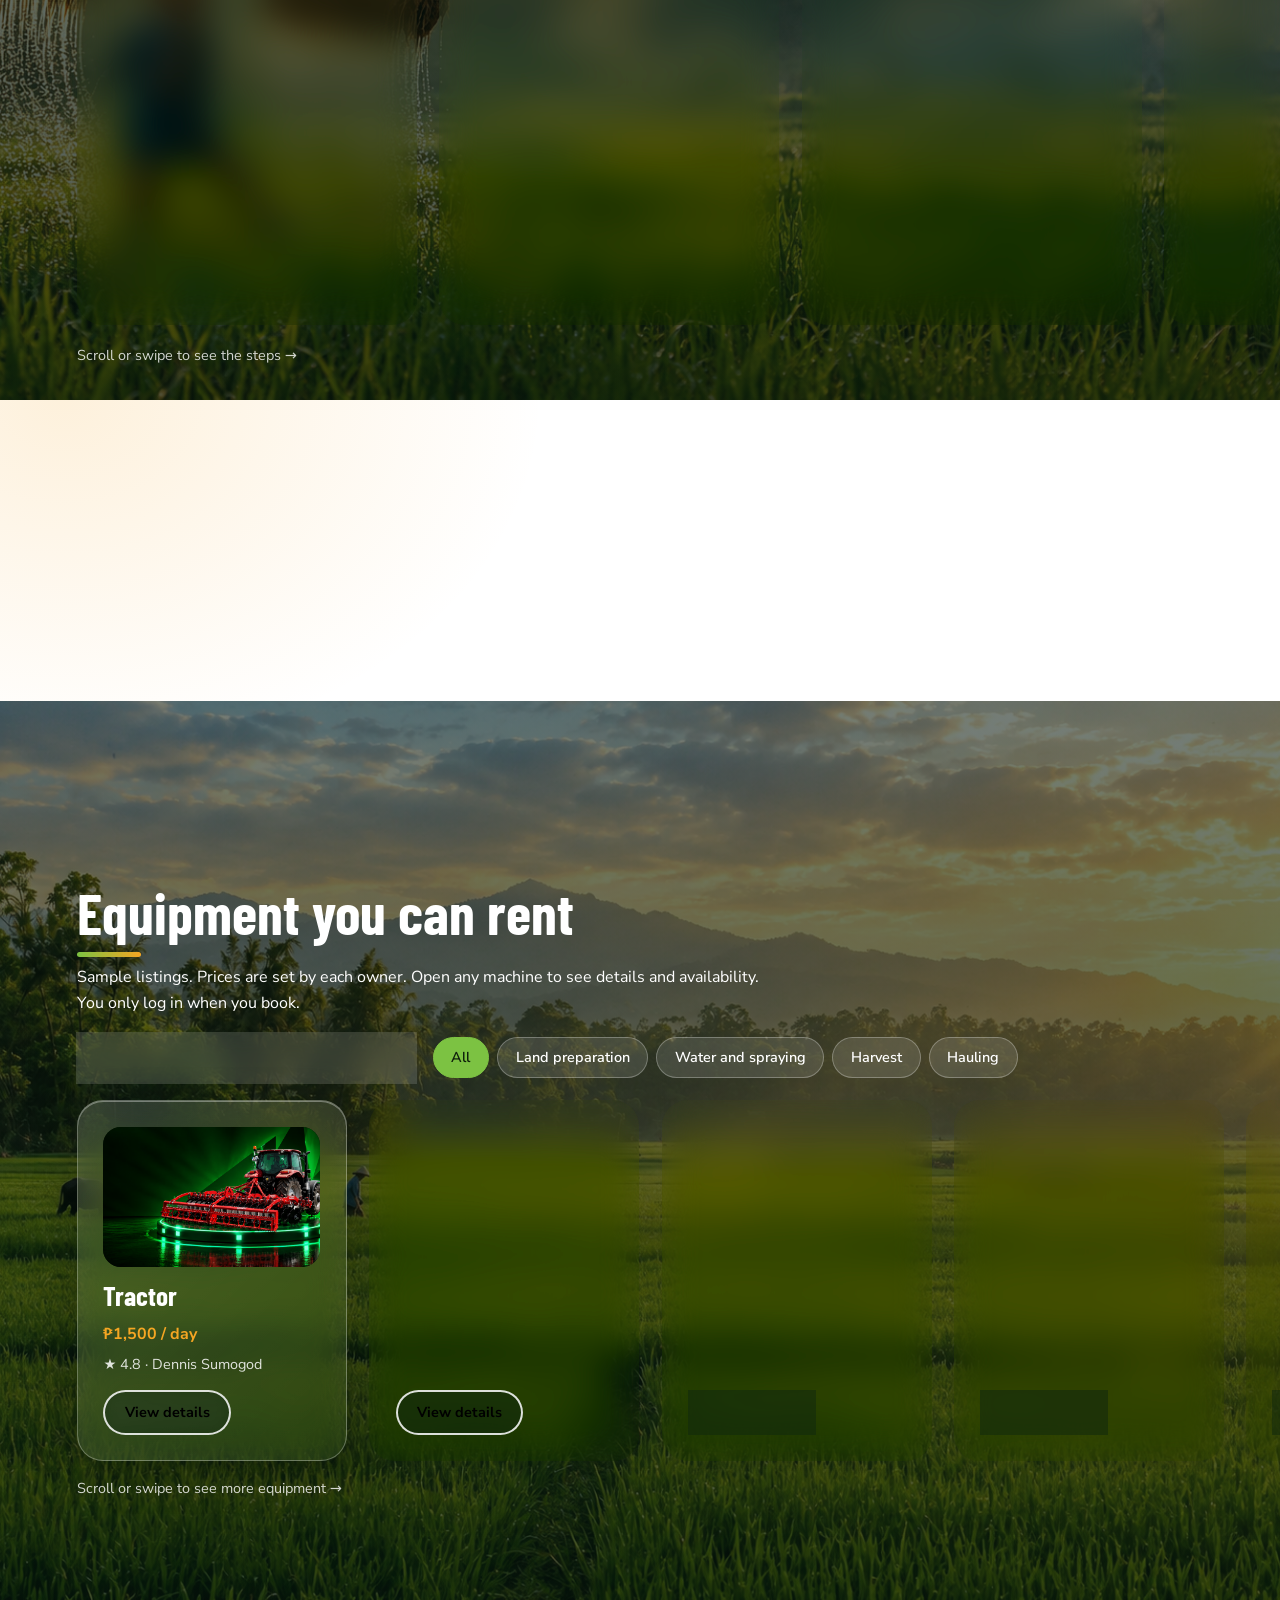
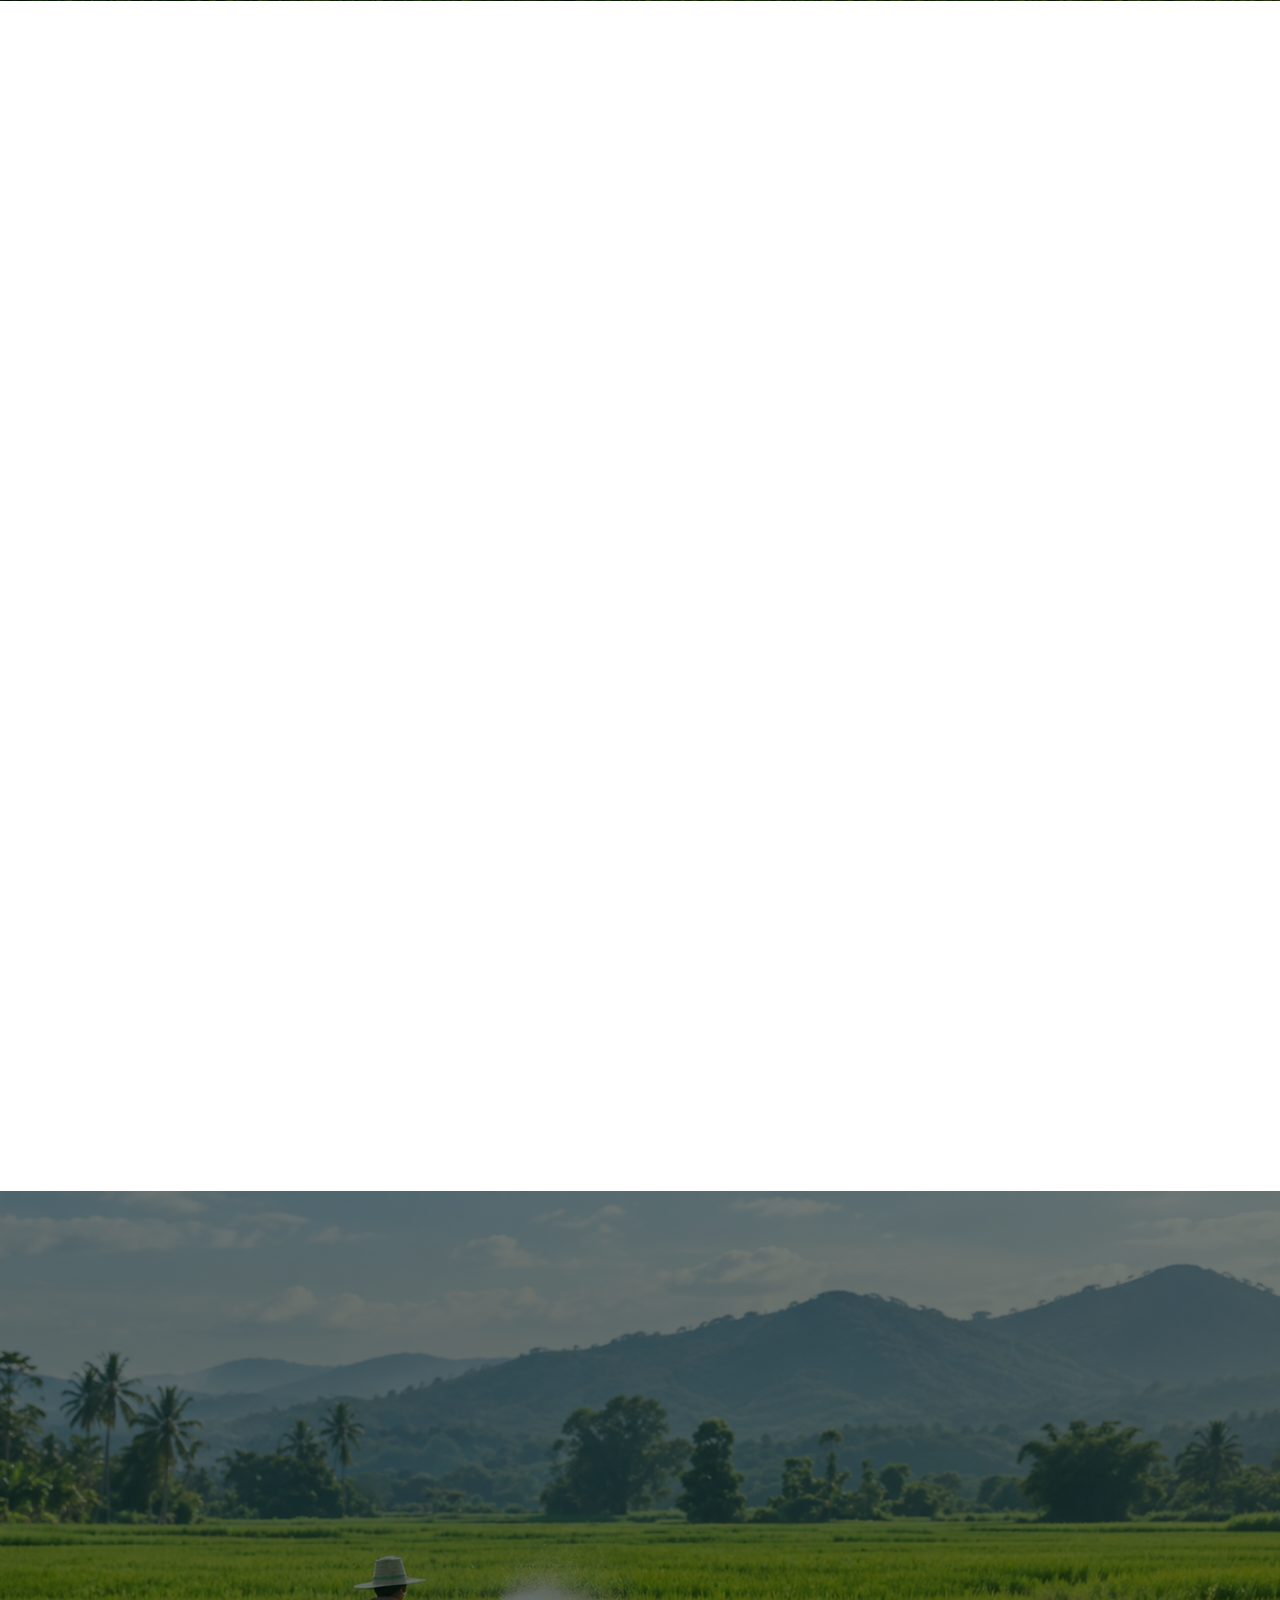
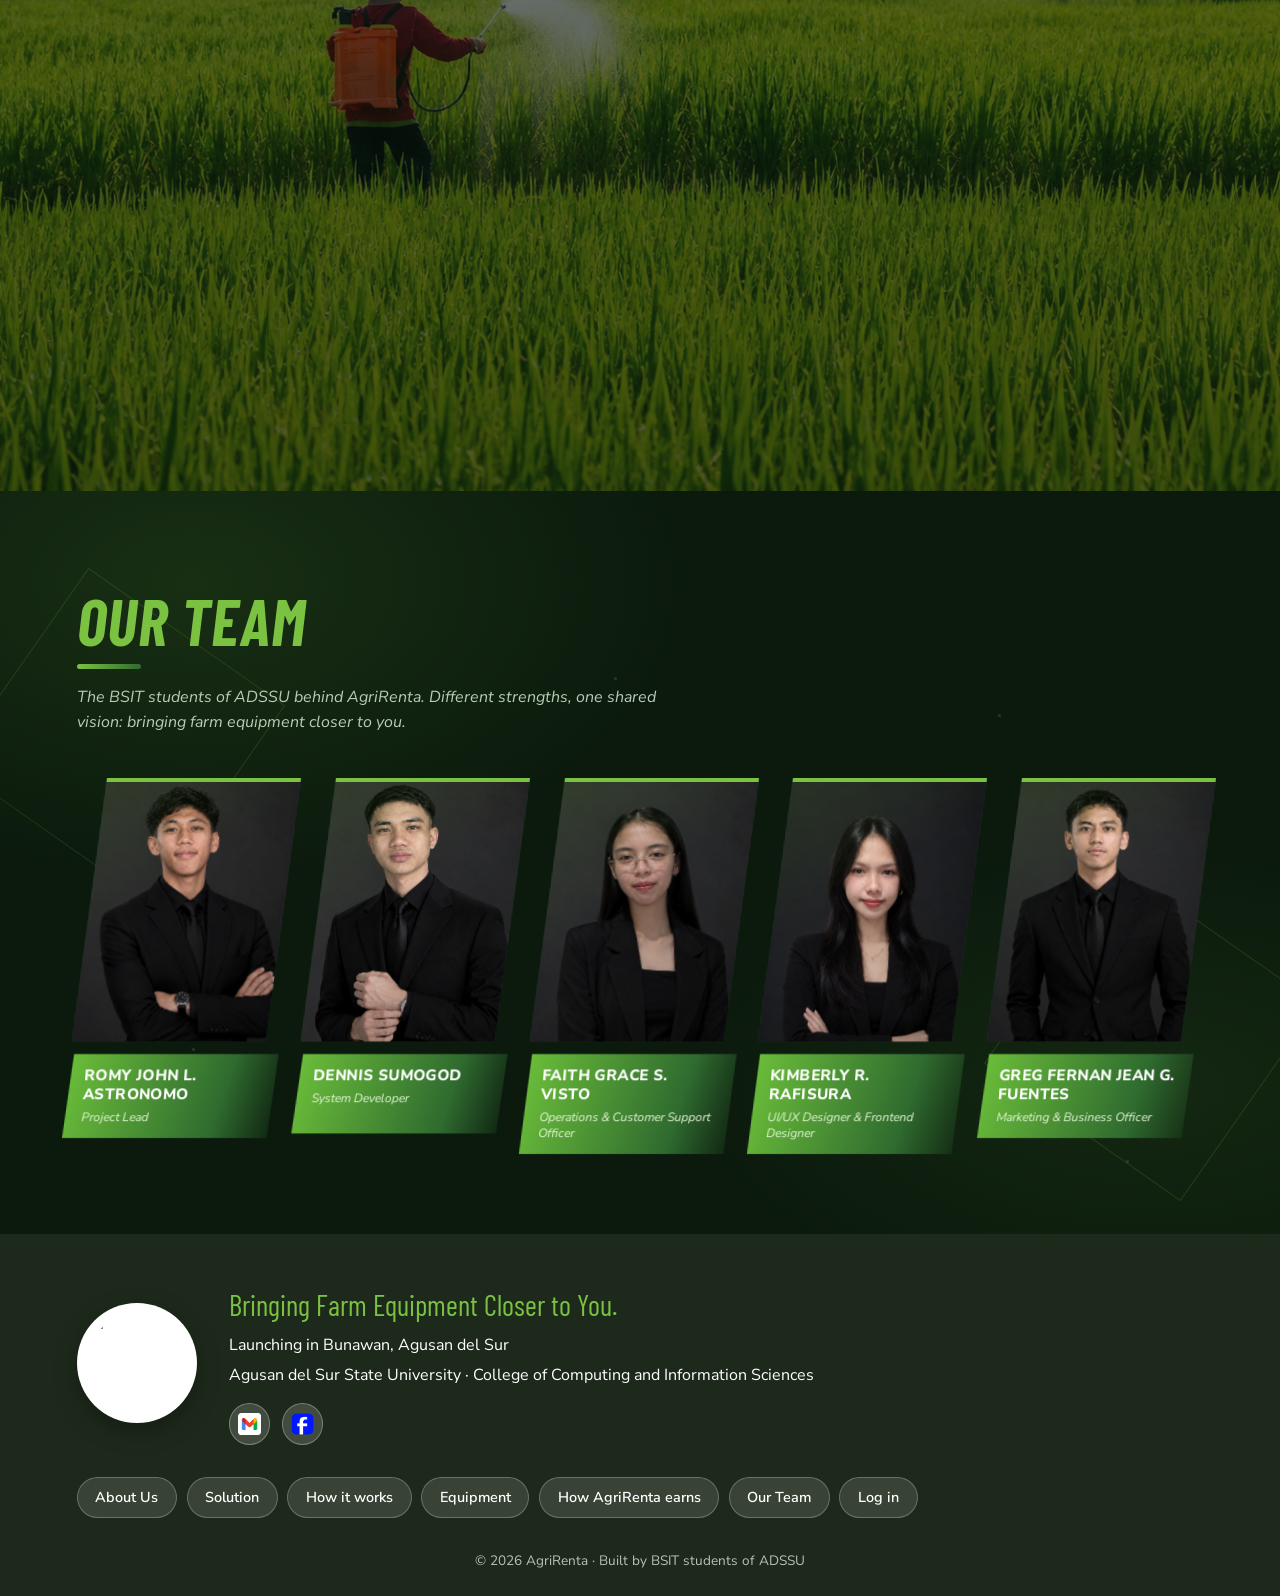
==== commit 96e5d8ae: "Update video and logo sources in index.html" ====
--- a/index.html
+++ b/index.html
@@ -34,12 +34,12 @@
 
       <!-- ===== HERO BACKGROUND VIDEO (loops) =====
            DIRI IBUTANG ANG NAME SA VIDEO: usba ang src kung lain ang filename -->
-      <video class="hero-video" id="heroVideo" autoplay muted loop playsinline preload="auto"
-             src="background%20video%20for%20firstpage.mp4"></video>
+      <video class="hero-video" id="heroVideo" autoplay muted loop playsinline preload="none"
+             poster="images/harves.webp" data-src="background%20video%20for%20firstpage.mp4"></video>
 
       <!-- LOGO (first page only) -->
       <a href="#home" class="logo-badge" aria-label="AgriRenta">
-        <img src="logo.png" alt="AgriRenta logo">
+        <img src="logo.webp" alt="AgriRenta logo">
       </a>
 
       <!-- DARK OVERLAY -->
@@ -381,7 +381,7 @@
   <!-- FOOTER -->
   <footer class="footer" id="footer">
     <div class="footer-inner">
-      <img class="footer-logo" src="logo.png" alt="AgriRenta logo">
+      <img class="footer-logo" src="logo.webp" alt="AgriRenta logo">
       <div class="footer-info">
         <p class="footer-tag">Bringing Farm Equipment Closer to You.</p>
         <p>Launching in Bunawan, Agusan del Sur</p>
--- a/style.css
+++ b/style.css
@@ -81,7 +81,6 @@
   position: relative;
   overflow: hidden;
   isolation: isolate;
-  background: linear-gradient(180deg, #3a7a2e, var(--forest));
 }
 
 /* Background slideshow */
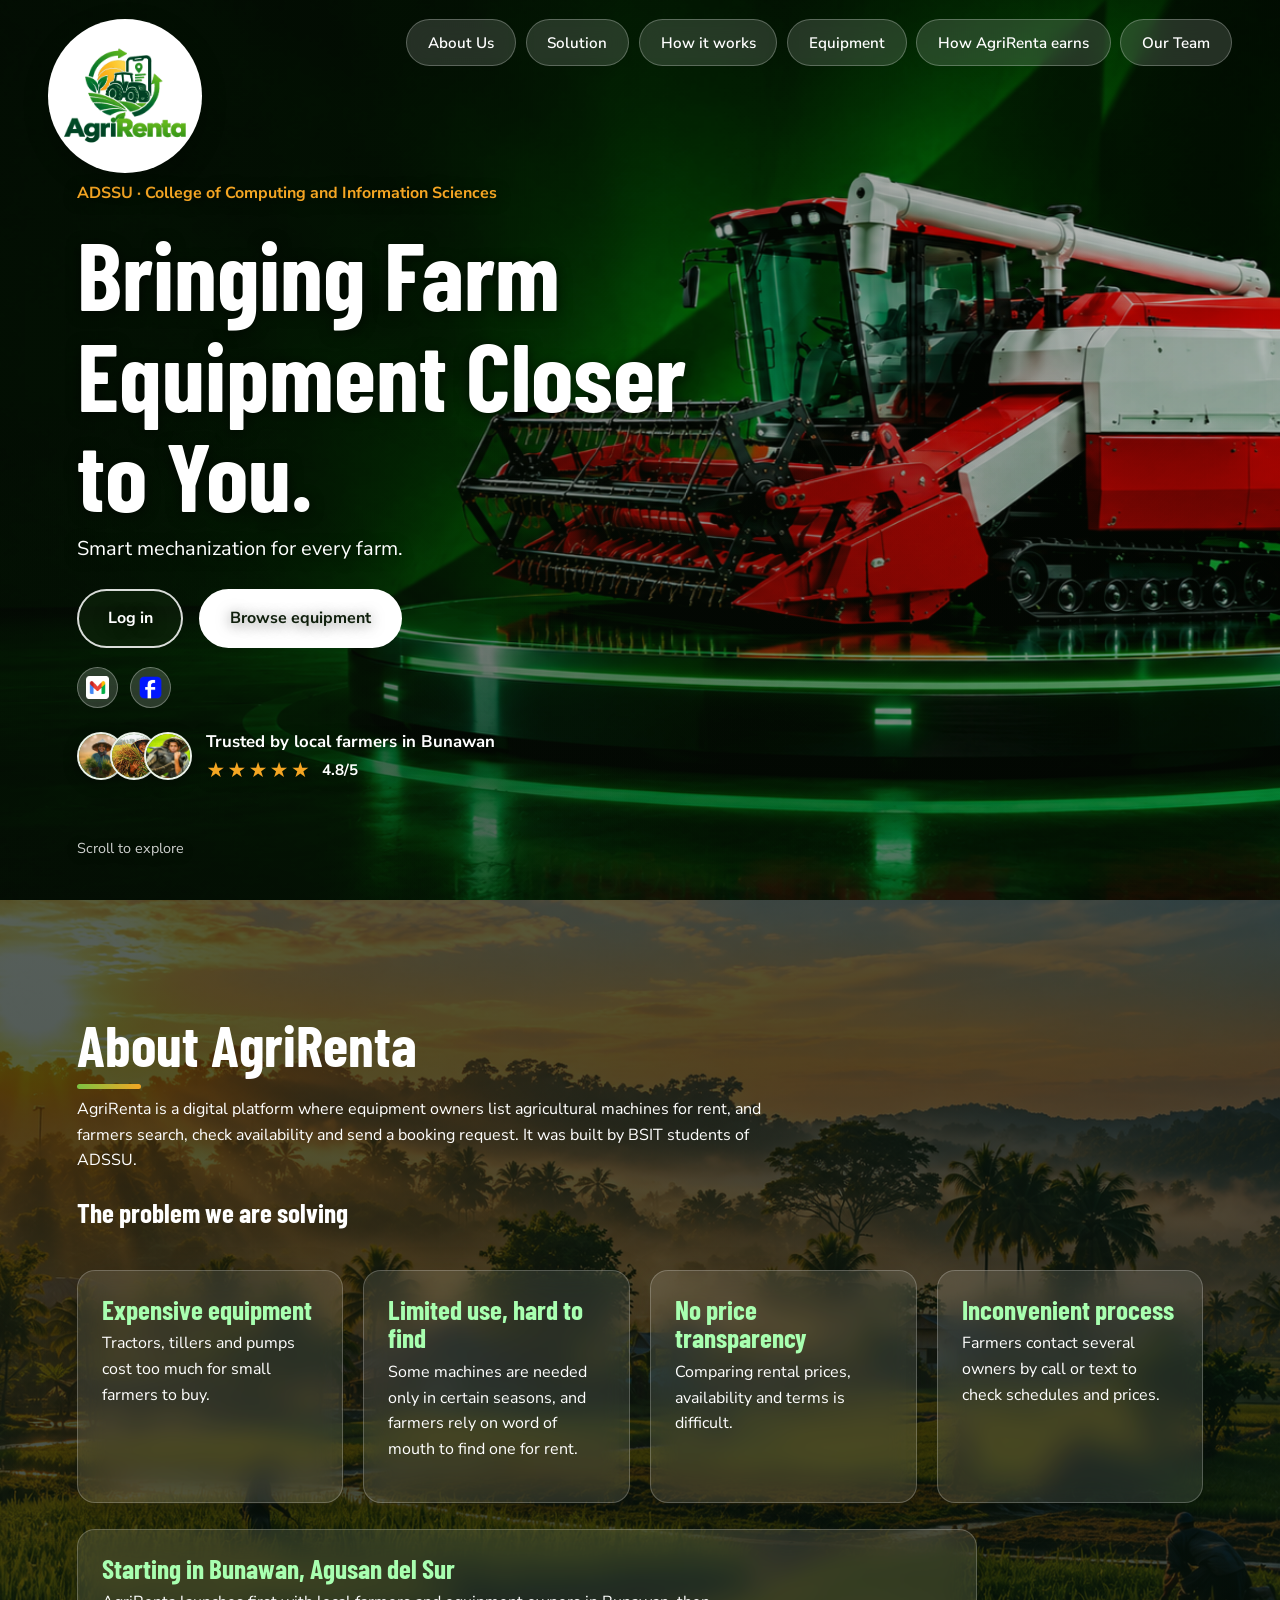
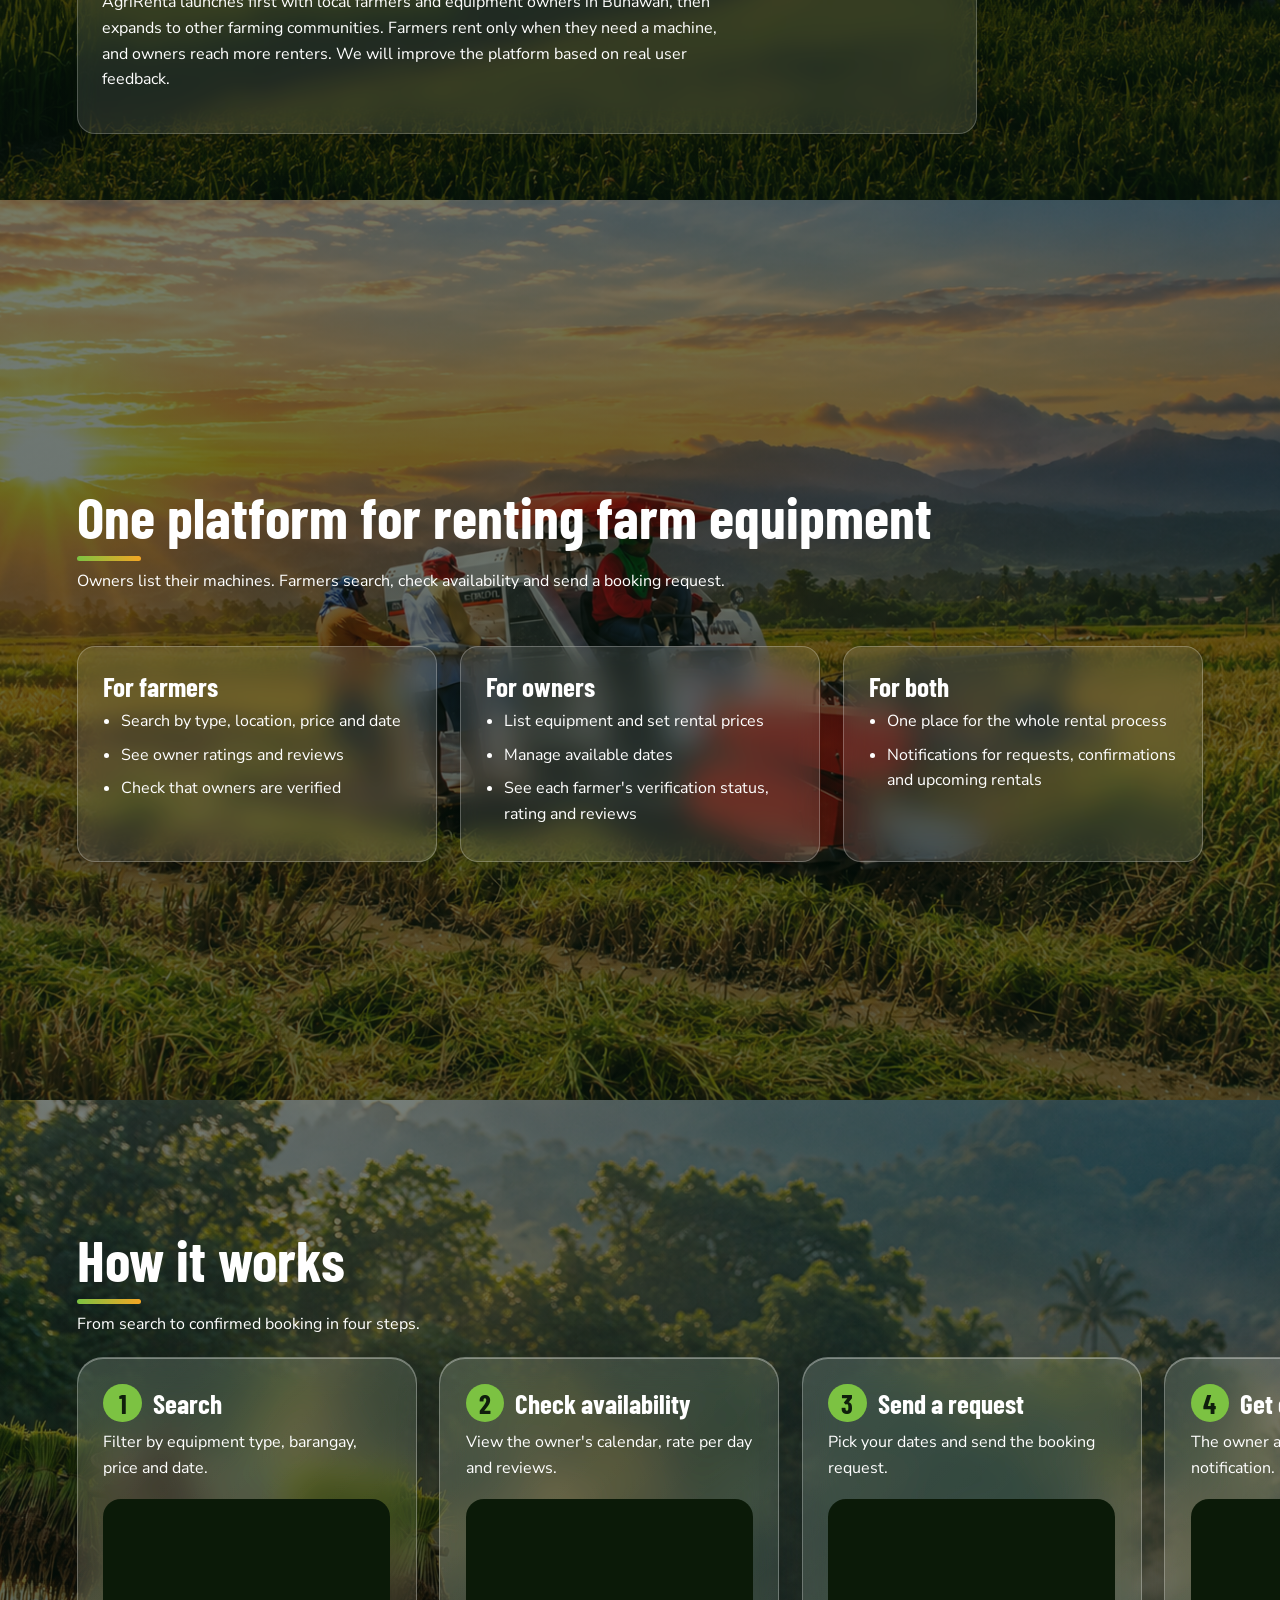
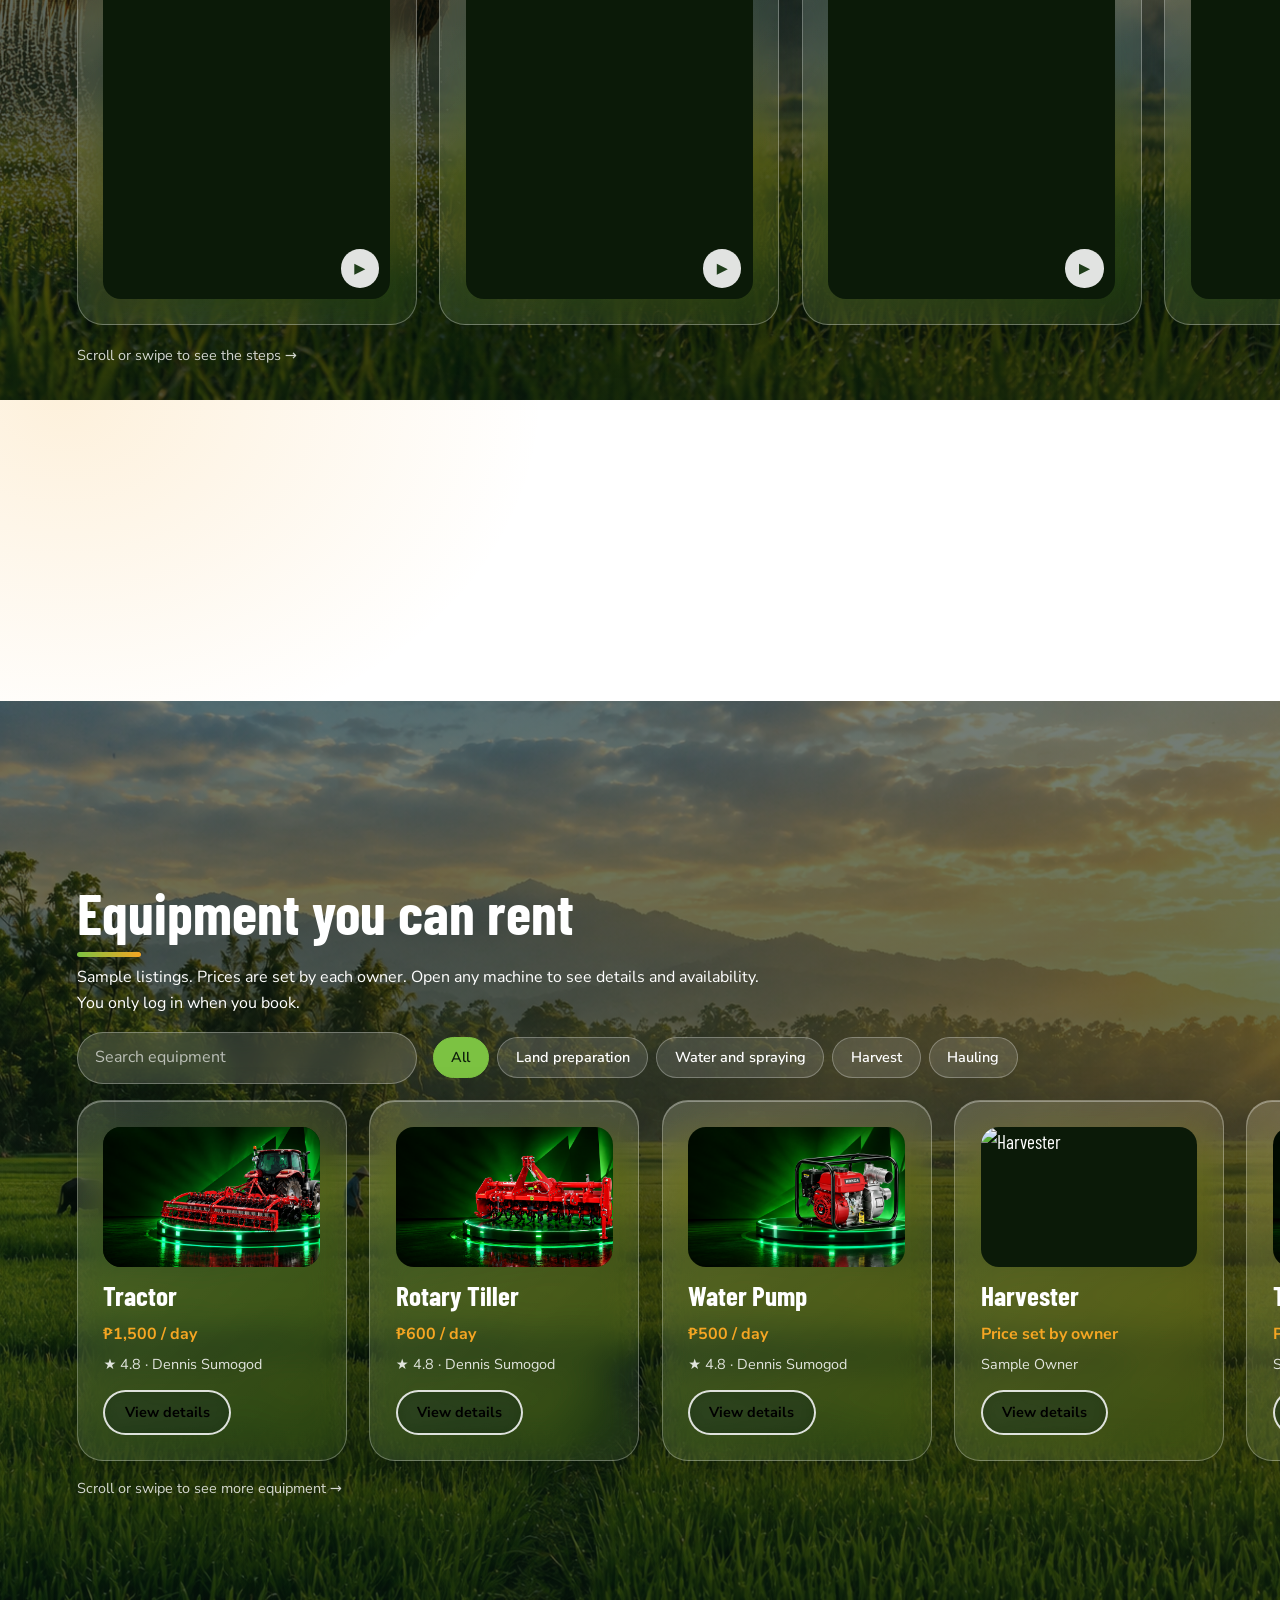
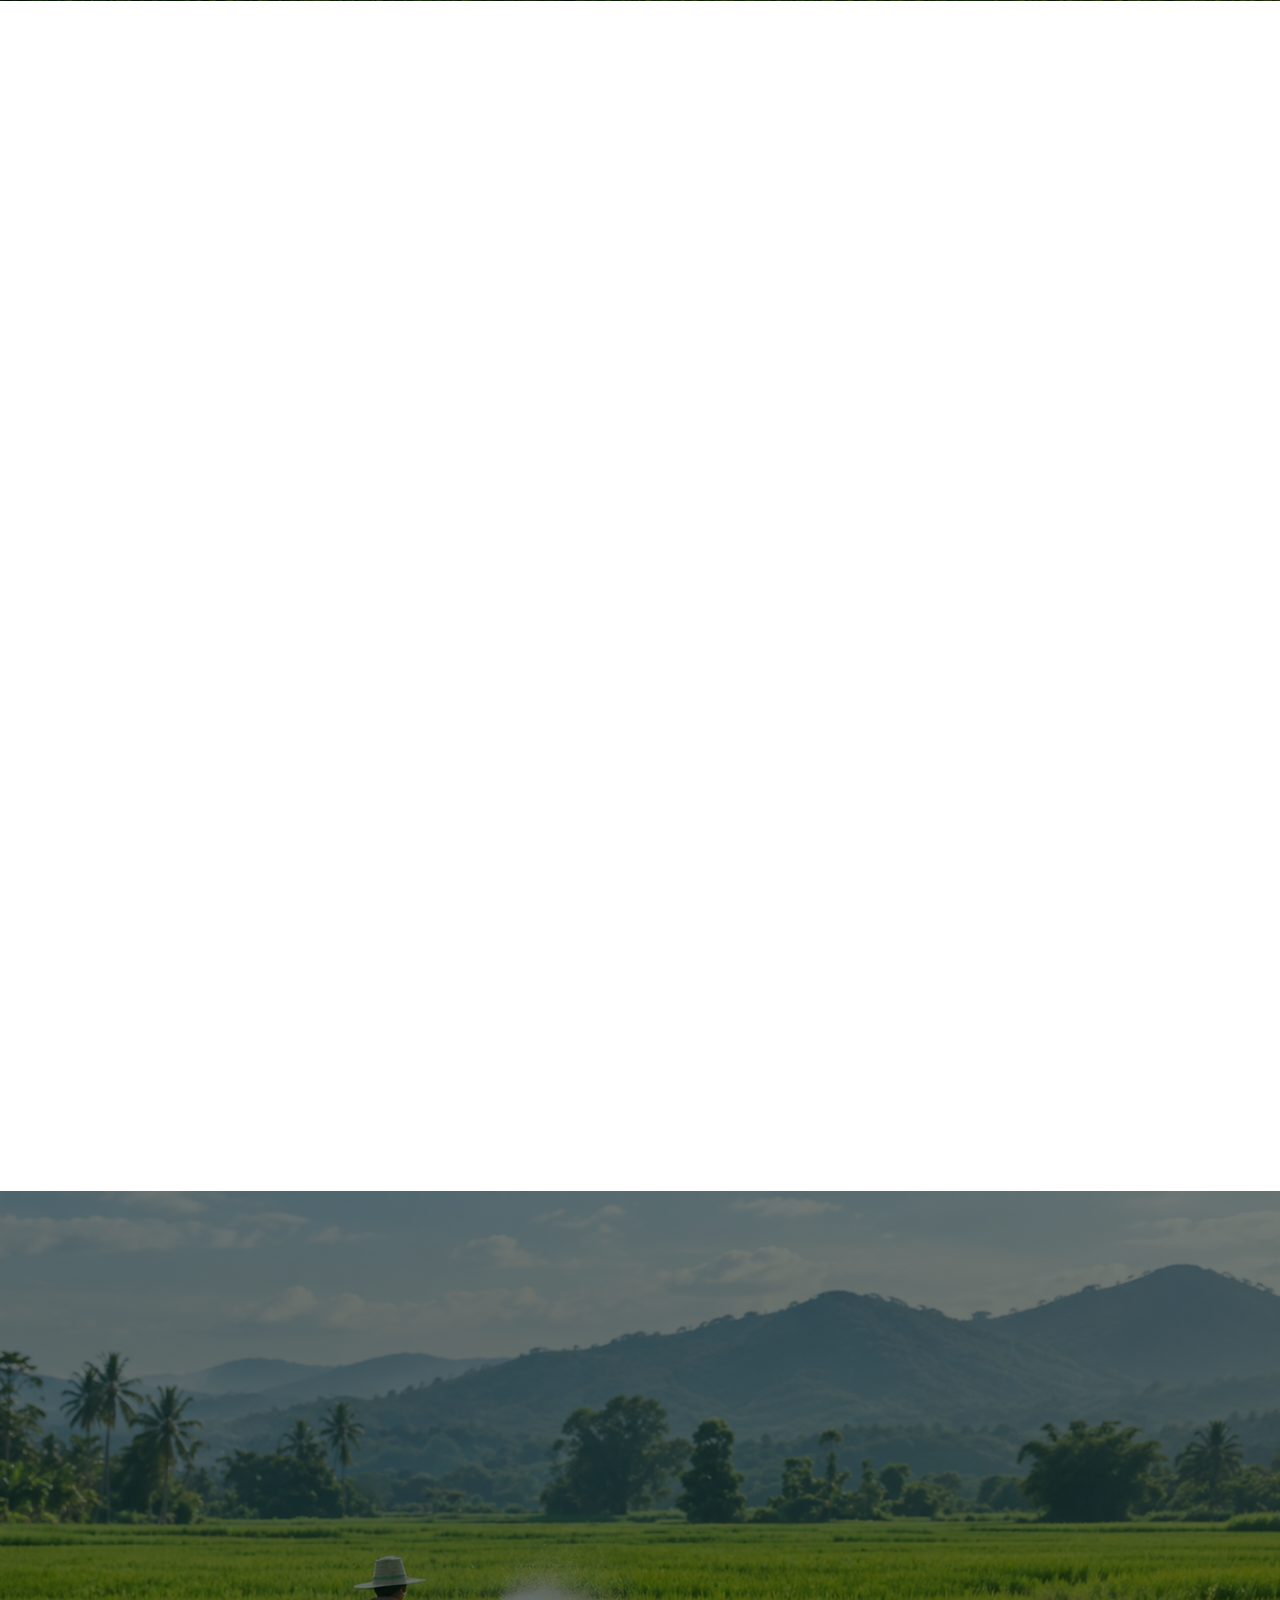
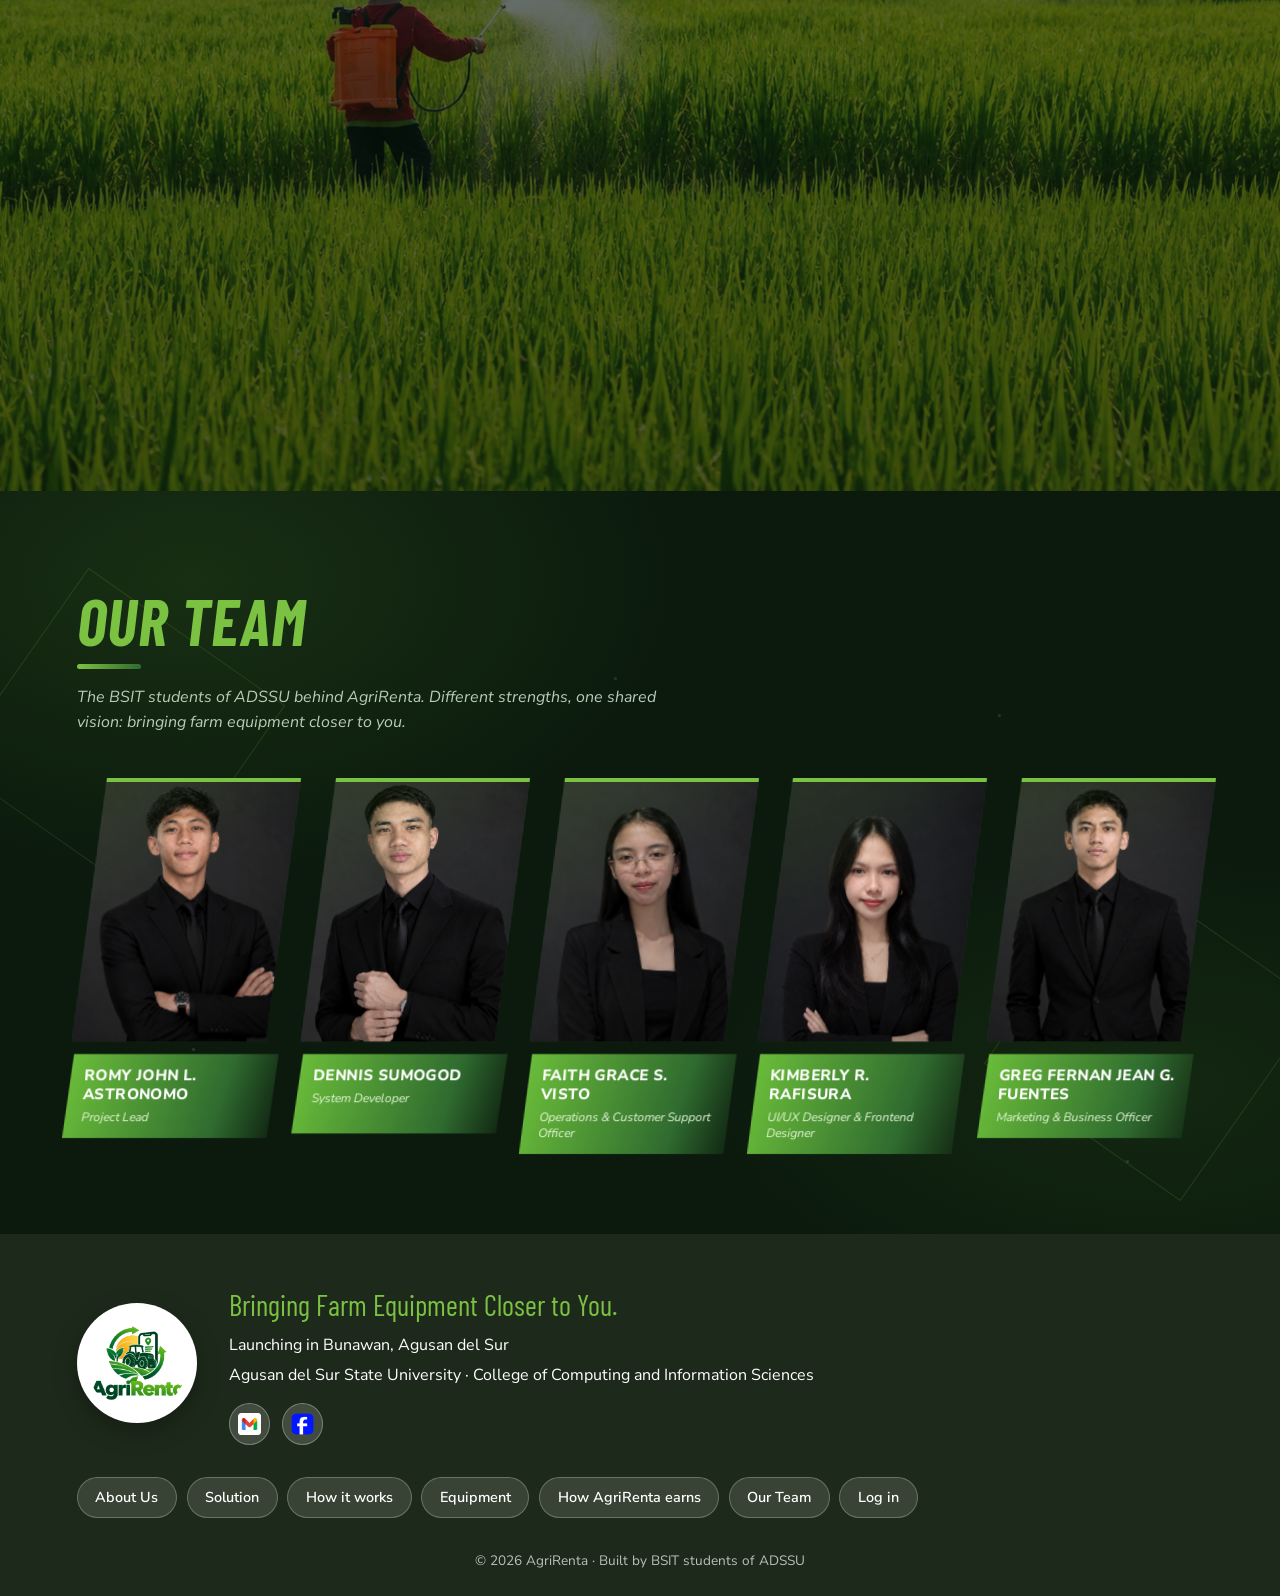
==== commit 79fda970: "Update index.html" ====
--- a/index.html
+++ b/index.html
@@ -35,11 +35,11 @@
       <!-- ===== HERO BACKGROUND VIDEO (loops) =====
            DIRI IBUTANG ANG NAME SA VIDEO: usba ang src kung lain ang filename -->
       <video class="hero-video" id="heroVideo" autoplay muted loop playsinline preload="none"
-             poster="images/harves.webp" data-src="background%20video%20for%20firstpage.mp4"></video>
+             poster="images/harves.png" data-src="background%20video%20for%20firstpage.mp4"></video>
 
       <!-- LOGO (first page only) -->
       <a href="#home" class="logo-badge" aria-label="AgriRenta">
-        <img src="logo.webp" alt="AgriRenta logo">
+        <img src="logo.png" alt="AgriRenta logo">
       </a>
 
       <!-- DARK OVERLAY -->
@@ -381,7 +381,7 @@
   <!-- FOOTER -->
   <footer class="footer" id="footer">
     <div class="footer-inner">
-      <img class="footer-logo" src="logo.webp" alt="AgriRenta logo">
+      <img class="footer-logo" src="logo.png" alt="AgriRenta logo">
       <div class="footer-info">
         <p class="footer-tag">Bringing Farm Equipment Closer to You.</p>
         <p>Launching in Bunawan, Agusan del Sur</p>
